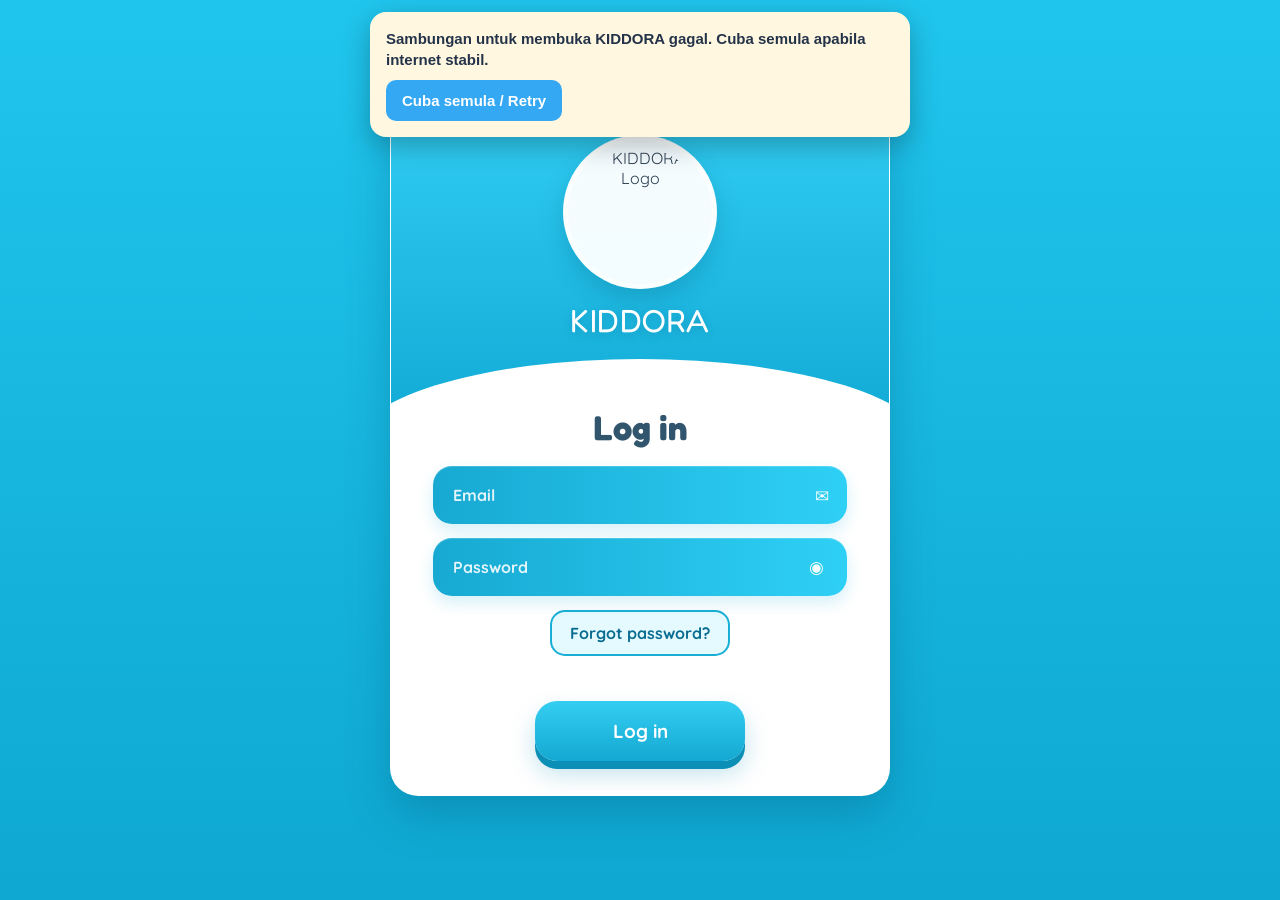
==== index.html @ 29994ead "Update index.html" ====
<!DOCTYPE html>
<html lang="en">
<head>
    <meta charset="UTF-8">
    <meta name="viewport" content="width=device-width, initial-scale=1.0, maximum-scale=1.0, user-scalable=no">
    <title>KIDDORA - Kids Education App</title>
    <!-- KIDDORA Unified Voice: semua suara BM & English guna suara jelas yang sama -->
    <script src="scripts/app-01.js"></script>
<script src="audio/suara-melayu-01.js"></script>
<script src="audio/suara-melayu-02.js"></script>
<script src="audio/suara-melayu-03.js"></script>
<script src="audio/suara-melayu-04.js"></script>
<script src="audio/suara-melayu-05.js"></script>
<script src="audio/suara-melayu-06.js"></script>
<script src="audio/suara-melayu-07.js"></script>
<script src="audio/suara-melayu-08.js"></script>
<script src="audio/suara-melayu-09.js"></script>
<script src="audio/suara-melayu-10.js"></script>
<script src="audio/suara-melayu-11.js"></script>
<script src="audio/suara-melayu-12.js"></script>
<script src="audio/suara-melayu-13.js"></script>
<script src="audio/suara-melayu-14.js"></script>
<script src="audio/suara-melayu-15.js"></script>
<script src="audio/suara-melayu-16.js"></script>
<script src="audio/suara-melayu-17.js"></script>
<script src="audio/suara-melayu-18.js"></script>
<script src="audio/suara-melayu-19.js"></script>
<script src="audio/suara-melayu-20.js"></script>
<script src="audio/suara-melayu-21.js"></script>
<script src="audio/suara-melayu-22.js"></script>
<script src="audio/suara-melayu-23.js"></script>
<script src="audio/suara-melayu-24.js"></script>
<script src="audio/suara-melayu-25.js"></script>
<script src="audio/suara-melayu-26.js"></script>
<script src="audio/suara-melayu-27.js"></script>
<script src="audio/suara-melayu-28.js"></script>
<script src="audio/suara-melayu-29.js"></script>
<script src="audio/suara-melayu-30.js"></script>
<script src="audio/suara-melayu-31.js"></script>
<script src="audio/suara-melayu-32.js"></script>
<script src="audio/suara-melayu-33.js"></script>
<script src="scripts/app-02.js"></script>

    <!-- KIDDORA Home Screen / PWA Icon -->
    <link rel="apple-touch-icon" sizes="180x180" href="icon-180.png">
    <link rel="icon" type="image/png" sizes="192x192" href="icon-192.png">
    <link rel="icon" type="image/png" sizes="512x512" href="icon-512.png">
    <link rel="manifest" href="manifest.json">
    <meta name="apple-mobile-web-app-capable" content="yes">
    <meta name="apple-mobile-web-app-status-bar-style" content="default">
    <meta name="apple-mobile-web-app-title" content="KIDDORA">
    <meta name="theme-color" content="#35A8F4">
    <!-- Google Fonts -->
    <link href="https://fonts.googleapis.com/css2?family=Fredoka+One&family=Quicksand:wght@500;700&display=swap" rel="stylesheet">
    <link rel="stylesheet" href="styles/app-01.css">
<style id="body-label-exercise-style">
#lb-picture{position:relative;width:100%;max-width:1100px;margin:16px auto;isolation:isolate;container-type:inline-size;line-height:0}
#lb-picture>img{width:100%;height:auto;display:block;user-select:none;pointer-events:none;border-radius:16px}
#lb-picture .lb-target{position:absolute;box-sizing:border-box;border:2px dashed #7750c9;border-radius:12px;background:#fff;color:#67449d;display:flex;flex-direction:column;align-items:center;justify-content:center;padding:0 2px;line-height:1.05;font:700 clamp(9px,2.3cqw,18px)/1.05 Quicksand,sans-serif;cursor:pointer;z-index:2;margin:0;box-shadow:0 0 0 2px white;min-width:0;min-height:0;transform:none}
#lb-picture .lb-target small{font-size:.72em;margin-top:2px}
#lb-picture .lb-target.lb-filled{border:2px solid #398e39;background:#eaffdf;color:#194d19;cursor:default}
#lb-picture .lb-target.lb-over{background:#f3e5ff;border-style:solid;box-shadow:0 0 0 3px #bd9af2}
#lb-picture .lb-target.lb-wrong{background:#ffe0e0;border-color:#dd3d3d}
#lb-bank{display:flex;flex-wrap:wrap;gap:10px;justify-content:center;background:#f3ecff;padding:16px;border-radius:18px;margin:10px auto 22px;max-width:1100px}
.lb-choice{touch-action:none;user-select:none;border:2px solid #8e64dc;border-radius:12px;background:white;color:#48277e;font:700 16px Quicksand,sans-serif;padding:10px 14px;cursor:grab;display:flex;flex-direction:column;align-items:center;gap:3px;box-shadow:0 3px 0 #d2b9f4}
.lb-choice small{font-size:12px;font-weight:600}.lb-choice[aria-pressed="true"]{background:#e0ceff;outline:3px solid #703cc4}.lb-choice:disabled{opacity:.45;cursor:default;box-shadow:none}.lb-ghost{position:fixed;z-index:2147483647;pointer-events:none;transform:translate(-50%,-50%);box-shadow:0 5px 20px #0003}#lb-message{min-height:2.5em;font-weight:700;color:#583490}#label-body-screen .action-btn{margin:5px}

body.lb-wide .main-content .container{max-width:none!important;width:100%!important;box-sizing:border-box}
body.lb-wide #label-body-screen{max-width:none!important;width:100%!important;padding:12px 4px!important;box-sizing:border-box}
#lb-picture{max-width:none!important;margin:10px auto!important}
#lb-bank{max-width:none!important;position:sticky;bottom:0;z-index:10;border:2px solid #d7bffa;max-height:26vh;overflow-y:auto;padding:12px;box-sizing:border-box}
#lb-picture .lb-target{cursor:default;font-size:clamp(10px,2.6cqw,28px)}
#lb-done[hidden]{display:none!important}#lb-done{position:fixed;inset:0;z-index:2147483646;background:#1b104bbd;display:flex;align-items:center;justify-content:center;text-align:center}
#lb-done .pz-pop-card{background:white;border:6px solid #b88aff;border-radius:30px;padding:35px 55px;box-shadow:0 15px 65px #0004;color:#6839c2;font:700 clamp(26px,5vw,56px) 'Fredoka One',sans-serif;animation:lb-pop .3s ease-out}
#lb-done .pz-stars{font-size:clamp(30px,6vw,65px);margin-bottom:15px}
@keyframes lb-pop{from{transform:scale(.65)}to{transform:scale(1)}}
@media(max-width:600px){body.lb-wide .main-content,body.lb-wide .main-content .container{padding-left:2px!important;padding-right:2px!important}#lb-bank{gap:7px;padding:8px}.lb-choice{font-size:15px;padding:10px 12px}#lb-done .pz-pop-card{padding:25px}}

#label-body-screen .lb-choice{touch-action:none!important;-webkit-user-select:none!important;user-select:none!important;-webkit-touch-callout:none;pointer-events:auto!important}
#lb-picture .lb-target{pointer-events:auto!important;touch-action:none}
.lb-choice.lb-dragging{opacity:.35}
.lb-ghost{pointer-events:none!important;touch-action:none!important;transform:translate(-50%,-50%)!important;margin:0!important;opacity:1!important;cursor:grabbing!important}
#lb-picture .lb-target.lb-over{background:#d8f9c7;border:3px solid #48a329;box-shadow:0 0 0 4px #9aeb71}
body.lb-wide{overscroll-behavior:none}

/* Match the uploaded reference, scoped to the label activity. */
#label-body-screen #lb-picture{aspect-ratio:573 / 849;overflow:hidden;border-radius:18px;background:#fff}
#label-body-screen #lb-picture>img{position:absolute;width:102.792321%;max-width:none;height:auto;left:-1.396161%;top:-17.432273%;border-radius:0}
#label-body-screen #lb-picture .lb-target{border:2px dashed #7925c7;border-radius:clamp(8px,2.6cqw,22px);background:#f9f3ff;box-shadow:0 0 0 2px #fff;font-size:clamp(10px,3.5cqw,34px);padding:0 3px}
#label-body-screen #lb-picture .lb-target.lb-filled{border:2px solid #398e39;background:#eaffdf;color:#194d19}
#label-body-screen #lb-picture .lb-target.lb-over{background:#d8f9c7;border:3px solid #48a329;box-shadow:0 0 0 4px #9aeb71}
#label-body-screen #lb-picture .lb-target.lb-wrong{background:#ffe0e0;border-color:#dd3d3d}
</style>
<style id="eh-style">
html.eh-lock, html.eh-lock body { overflow: hidden !important; }
#emergency-hero:not([open]), #emergency-hero [hidden] { display: none !important; }
#emergency-hero {
  --eh-ink: #08265a;
  --eh-art: url('[data-uri]');
  box-sizing: border-box; position: fixed; inset: 0; margin: 0;
  width: 100%; max-width: none; height: 100%; height: 100dvh; max-height: none;
  overflow: auto; overscroll-behavior: contain; padding: 0; border: 0;
  background: #087dbd; color: var(--eh-ink);
  font: 700 16px Quicksand, system-ui, sans-serif; text-align: center;
}
#emergency-hero::backdrop { background: #08265a; }
#emergency-hero *, #emergency-hero *::before { box-sizing: border-box; }
#emergency-hero button { font: inherit; cursor: pointer; touch-action: manipulation; }
#emergency-hero button:focus-visible { outline: 3px solid #08265a; outline-offset: 2px; }
#emergency-hero .eh-board {
  width: min(100%, 590px); min-height: 100%; margin: auto; position: relative; isolation: isolate;
  background: linear-gradient(#09a5ec, #67d4ff 60%, #fbebd6 92%);
  box-shadow: 0 0 55px #03386569;
}
#eh-play {
  display: grid; gap: clamp(6px, 1.25dvh, 12px);
  min-height: 100dvh; align-content: center;
  padding: env(safe-area-inset-top) clamp(9px, 2.6vw, 20px) max(5px, env(safe-area-inset-bottom));
}
#emergency-hero .eh-header {
  display: grid; grid-template-columns: 1fr 2.5fr 1fr; align-items: center;
  margin-inline: calc(-1 * clamp(9px, 2.6vw, 20px)); padding-inline: clamp(8px, 2vw, 16px);
  isolation: isolate; position: relative;
}
#emergency-hero .eh-header::before {
  content: ''; position: absolute; inset: 65% 0 auto; height: 13%;
  background: repeating-linear-gradient(125deg, #24324c 0 12px, #ffdc41 12px 24px);
  box-shadow: 0 3px 0 #063d7066; z-index: -1;
}
#emergency-hero .eh-logo, #emergency-hero .eh-vehicle { background-image: var(--eh-art); background-repeat: no-repeat; }
#emergency-hero .eh-logo { justify-self: center; width: clamp(115px, 41vw, 190px); aspect-ratio: 280 / 172; background-size: 257.14286% 744.18605%; background-position: 50.00000% 0.00000%; }
#emergency-hero .eh-tools { display: flex; gap: 5px; justify-content: flex-end; }
#emergency-hero .eh-round {
  display: grid; place-content: center; padding: 0; justify-self: start;
  width: clamp(36px, 10vw, 49px); height: clamp(36px, 10vw, 49px);
  border: 3px solid #fff; border-radius: 50%; color: white;
  font-size: clamp(19px, 5.4vw, 28px); text-shadow: 0 2px 2px #052d5b77;
  box-shadow: 0 3px 0 #093b7180, inset 0 0 0 2px #fff6;
}
#emergency-hero .eh-back { background: linear-gradient(#ff6b56, #d91824); }
#emergency-hero .eh-sound { background: linear-gradient(#7869ff, #4732cd); }
#emergency-hero .eh-help { background: linear-gradient(#ffde52, #f4a404); }
#emergency-hero .eh-meter { display: grid; grid-template-columns: 1fr auto; gap: clamp(7px, 3vw, 20px); align-items: stretch; }
#emergency-hero .eh-progress, #emergency-hero .eh-score {
  border: 2px solid white; box-shadow: 0 3px 0 #0050987d, inset 0 -3px 0 #b6c8da;
}
#emergency-hero .eh-progress { padding: 0 9px 5px; border-radius: 21px; background: #fcfdff; }
#emergency-hero .eh-progress-line { display: flex; justify-content: space-between; align-items: center; gap: 5px; }
#eh-question-label { background: #ffda28; border-radius: 15px; padding: 1px 10px; font-size: .79em; }
#eh-count { font-family: 'Fredoka One', system-ui, sans-serif; }
#eh-steps { display: grid; grid-template-columns: repeat(10, 1fr); gap: 3px; margin-top: 4px; }
#eh-steps i { height: clamp(6px, 1.1dvh, 10px); border-radius: 20px; background: #bdcbd8; }
#eh-steps .eh-current { background: linear-gradient(#fff080, #faaa08); box-shadow: inset 0 0 0 1px #e48b09; }
#eh-steps .eh-passed { background: #40b879; }
#emergency-hero .eh-score {
  display: flex; align-items: center; justify-content: center; gap: 7px; min-width: clamp(53px, 15vw, 93px);
  padding: 0 7px; border: 3px solid #ffdc47; border-radius: 15px;
  background: linear-gradient(#1764c8, #0b2c76); color: white;
  font: 400 clamp(17px, 5.5vw, 28px) 'Fredoka One', system-ui, sans-serif;
  box-shadow: 0 3px 0 #b77415, inset 0 0 0 2px #071f5d;
}
#emergency-hero .eh-score span { color: #ffdc42; text-shadow: 0 2px 0 #ca740b; }
#emergency-hero .eh-prompt {
  display: flex; align-items: center; justify-content: center; gap: 6px;
  background: #fffbef; margin: 0; padding: 5px 7px; border: 3px solid #f0474d;
  outline: 2px solid #fff; border-radius: 22px; box-shadow: 0 4px 0 #12628e8c;
  font: 400 clamp(14px, 3.8vw, 22px)/1.15 'Fredoka One', system-ui, sans-serif;
}
#emergency-hero .eh-prompt span:first-child { font-size: 1.5em; }
#emergency-hero .eh-scene {
  display: grid; grid-template-rows: minmax(0, 1fr) auto;
  height: clamp(156px, 46dvh, 450px); overflow: hidden; margin: 0;
  border: 4px solid #ffda31; outline: 2px solid white; border-radius: clamp(17px, 5vw, 30px);
  background: #0d3758; box-shadow: 0 5px 0 #17699595;
}
#eh-image { display: block; width: 100%; height: 100%; object-fit: contain; background: #146093; }
#eh-situation {
  background: #fff6cd; padding: 4px 7px; font-size: clamp(12px, 3.4vw, 17px); line-height: 1.15;
}
#emergency-hero .eh-answers { display: grid; grid-template-columns: repeat(3, minmax(0, 1fr)); gap: clamp(5px, 1.5vw, 11px); }
#emergency-hero .eh-answers button {
  --eh-choice: #0765c7; --eh-dark: #064280;
  display: grid; grid-template-rows: auto 1fr; justify-items: stretch; min-width: 0;
  background: linear-gradient(#fff, #fff8ee); padding: 4px;
  border: 3px solid var(--eh-choice); outline: 2px solid white;
  border-radius: clamp(13px, 4vw, 25px); color: white;
  box-shadow: 0 4px 0 var(--eh-dark), inset 0 0 0 2px #fff;
}
#emergency-hero .eh-answers button[data-answer="fire"] { --eh-choice: #d82331; --eh-dark: #93131d; }
#emergency-hero .eh-answers button[data-answer="ambulance"] { --eh-choice: #087e29; --eh-dark: #04551f; }
#emergency-hero .eh-answers b {
  display: grid; place-items: center; min-height: 26px; padding: 3px 2px; border-radius: 14px;
  background: var(--eh-choice); font: 400 clamp(10px, 3vw, 17px)/1.1 'Fredoka One', system-ui, sans-serif;
}
#emergency-hero .eh-vehicle { display: block; width: min(100%, 17dvh); justify-self: center; }
#emergency-hero .eh-police { aspect-ratio: 211 / 128; background-size: 341.23223% 1000.00000%; background-position: 5.10806% 83.24653%; }
#emergency-hero .eh-fire { aspect-ratio: 199 / 128; background-size: 361.80905% 1000.00000%; background-position: 50.09597% 83.24653%; }
#emergency-hero .eh-ambulance { aspect-ratio: 203 / 128; background-size: 354.67980% 1000.00000%; background-position: 94.58414% 83.24653%; }
#emergency-hero .eh-answers button[data-wrong] { box-shadow: 0 0 0 3px #e14746, inset 0 0 0 2px #fff; }
#emergency-hero .eh-footer { display: grid; grid-template-columns: 1fr auto; align-items: center; }
#eh-message { margin: 0; padding-left: 35px; font-size: .88em; }
#eh-language {
  border: 2px solid #fff; border-radius: 15px; background: #0b4c99; color: white; min-width: 42px; min-height: 32px;
}
#eh-popup {
  position: fixed; inset: 0; z-index: 1; display: grid; place-items: center;
  padding: 14px; background: #072b5ba1;
}
#emergency-hero .eh-popup-card {
  width: min(100%, 370px); padding: 20px; border-radius: 28px;
  background: #fff7df; border: 5px solid #ffd332; box-shadow: 0 8px 0 #bd801b, 0 16px 36px #05224576;
}
#eh-popup-icon { font-size: 45px; }
#eh-popup-title { margin: 5px 0; font: 400 clamp(23px, 8vw, 39px) 'Fredoka One', system-ui, sans-serif; }
#eh-popup-copy { margin: 8px 0 12px; }
#eh-popup-copy:empty { display: none; }
#emergency-hero .eh-popup-card button {
  display: block; width: 100%; margin-top: 9px; padding: 9px; min-height: 44px;
  border-radius: 16px; border: 2px solid #fff; background: #0b5bbb; color: white;
}
#emergency-hero .eh-popup-card #eh-popup-back { color: var(--eh-ink); background: #ffdc42; }
@media (orientation: landscape) and (max-height: 540px) {
  #emergency-hero .eh-board { width: min(100%, 730px); }
  #eh-play { grid-template-columns: 1.2fr 1fr; grid-template-rows: auto auto auto 1fr auto; align-content: start; }
  #emergency-hero .eh-header { grid-column: 1 / -1; }
  #emergency-hero .eh-logo { width: 110px; }
  #emergency-hero .eh-meter, #emergency-hero .eh-prompt, #emergency-hero .eh-answers, #emergency-hero .eh-footer { grid-column: 2; }
  #emergency-hero .eh-scene { grid-column: 1; grid-row: 2 / 6; height: clamp(150px, 70dvh, 330px); }
  #emergency-hero .eh-answers { align-self: end; }
}
</style>
</head>
<body class="login-mode">

    <!-- MOBILE TOGGLE BUTTON -->
    <button class="mobile-toggle" id="mobile-toggle-btn" type="button" aria-label="Open menu" aria-controls="sidebar" aria-expanded="false" onclick="toggleSidebar(event)">☰</button>

    <!-- BACKGROUND MUSIC: IKON SPEAKER SENTIASA ADA PADA SETIAP PAPARAN -->
    <button id="bg-music-toggle" type="button" aria-label="Turn background music on or off" title="Background Music" onclick="toggleBgMusic()">🔊</button>

    <!-- SIDEBAR -->
    <div class="sidebar" id="sidebar">
        <div class="sidebar-logo">
            <img src="https://i.imgur.com/TIS0Z4X.jpeg" alt="KIDDORA Logo">
        </div>
        <div class="sidebar-title">KIDDORA</div>
        <div class="sidebar-subtitle">Kids Education App</div>
        <!-- OVERLAY / BACKDROP SKRIN BELAKANG -->

        <!-- BUTTON PILIHAN BAHASA -->
        <div class="sidebar-language-container">
            <span>🌐 Language / Bahasa</span>
            <div class="sidebar-lang-buttons">
                <button id="lang-btn-en" class="lang-btn active" onclick="playClickSound(); setGlobalLanguage('en')">English</button>
                <button id="lang-btn-ms" class="lang-btn" onclick="playClickSound(); setGlobalLanguage('ms')">Melayu</button>
            </div>
        </div>

        <audio id="login-welcome-audio" preload="auto" src="audio/asset-23873aac38ac7875.mp3"></audio>
        <!-- AUDIO ELEMENT -->
        <audio id="bg-music-player" loop preload="auto">
            <source src="audio/asset-f86a0e446eec4a29.mp3" type="audio/mpeg">
        </audio>
        <ul class="nav-menu" id="nav-menu" style="display: none;">
            <li class="nav-item active" id="nav-home-text" onclick="playClickSound(); navigateTo('home-screen', this)">
                📚 Home
            </li>
            <li class="nav-item" id="nav-profile-text" onclick="playClickSound(); navigateTo('profile-view-screen', this)">
                👤 Profiles
            </li>
            <li class="nav-item" id="nav-scores-text" onclick="playClickSound(); navigateTo('scores-screen', this)">
                🏆 Scores
            </li>
            <li class="nav-item" id="nav-install-text" onclick="playClickSound(); navigateTo('install-app-screen', this)">
                📲 Add this app to home screen
            </li>
            <a href="https://wa.me/60196818139" target="_blank" class="nav-item whatsapp-btn" onclick="playClickSound(); closeSidebar();">
                💬 WhatsApp 
            </a>
            <li class="nav-item logout-btn" id="nav-logout-text" onclick="playClickSound(); logout()">
                🚪 Logout
            </li>
        </ul>
    </div>

    <!-- MAIN CONTENT AREA -->
    <div class="sidebar-overlay" id="sidebar-overlay" onclick="closeSidebar()"></div>
    <div class="main-content">
        <div class="container">

            <!-- 1. LOGIN SCREEN -->
            <div id="login-screen" class="card active login-kiddora-card">
                <div class="login-hero">
                    <div class="login-logo-wrap">
                        <img src="https://i.imgur.com/TIS0Z4X.jpeg" alt="KIDDORA Logo">
                    </div>
                    <div class="login-brand">KIDDORA</div>
                </div>

                <div class="login-form-area">
                    <h1 class="login-title">Log in</h1>

                    <div class="login-field">
                        <input type="email" id="login-email" class="form-input" placeholder="Email" autocomplete="email" aria-label="Email">
                        <span class="login-field-icon">✉</span>
                    </div>

                    <div class="login-field">
                        <input type="password" id="login-password" class="form-input" placeholder="Password" autocomplete="current-password" aria-label="Password">
                        <button type="button" class="login-field-icon password-toggle" aria-label="Show or hide password" onclick="toggleLoginPassword()">◉</button>
                    </div>

                    <div class="forgot-password-row">
                        <button type="button" id="forgot-password-btn" class="forgot-password-btn" onclick="playClickSound(); handleForgotPassword()">Forgot password?</button>
                    </div>
                    <p id="forgot-password-status" class="forgot-password-status" role="status" aria-live="polite"></p>
                    <button class="login-submit" onclick="playClickSound(); handleLogin()">Log in</button>
                </div>
            </div>

            <!-- 2. PROFILE SELECTION SCREEN -->
            <div id="profile-selection-screen" class="card">
                <h2>Who is Learning Today? 🧒👧</h2>
                <p style="color: #444; font-weight: 700; margin-top: 5px;">Select a kid profile or add a new one.</p>
                
                <div class="profile-list-box" id="profile-selection-list"></div>

                <div style="margin-top: 20px; border-top: 2px dashed rgba(0,0,0,0.15); padding-top: 15px;">
                    <h3 style="color: #333;">Add New Kid Profile</h3>
                    <div class="input-group">
                        <input type="text" id="new-profile-name" class="form-input" placeholder="Enter kid name..." maxlength="20">
                    </div>
                    <button class="action-btn" style="display:inline-block;" onclick="playClickSound(); addNewProfile()">Add Profile ➕</button>
                </div>
            </div>

            <!-- 3. HOME SCREEN -->
            <div id="home-screen" class="card">
                <div class="home-header">
                    <img src="https://i.imgur.com/TIS0Z4X.jpeg" alt="KIDDORA Logo" class="home-app-logo">
                    <h2 class="home-intro-title" id="home-greeting">Hi Kid! 👋</h2>
                    
                   

                    <p class="home-intro-subtitle" id="home-subtitle-text">Pick a fun module below to start learning!</p>
                </div>

                <div class="topic-grid">
                    <button class="topic-btn" onclick="playClickSound(); openABCMenu()">
                        <img src="https://i.imgur.com/XQM6gzO.jpeg" alt="ABC Character">
                    </button>
                    <button class="topic-btn" onclick="playClickSound(); open123Menu()">
                        <img src="https://i.imgur.com/wCYEQ1v.jpeg" alt="Number 123">
                    </button>
                    <button class="topic-btn" onclick="playClickSound(); openAnimalMenu()">
                        <img src="https://i.imgur.com/ikz5Mwy.jpeg" alt="Animal">
                    </button>
                    <button class="topic-btn" onclick="playClickSound(); openColourMenu()">
                        <img src="https://i.imgur.com/h4uIaWT.jpeg" alt="Colour">
                    </button>
                    <button class="topic-btn" onclick="playClickSound(); openBodyPartMenu()">
                        <img src="https://i.imgur.com/TetkDJI.jpeg" alt="Body Part">
                    </button>
                    <button class="topic-btn" onclick="playClickSound(); openShapeMenu()" aria-label="Shape">
                        <img src="https://i.imgur.com/fvlduDc.jpeg" alt="Shape">
                    </button>
                    <button class="topic-btn" type="button" onclick="playClickSound(); openTransportMenu()" aria-label="Transport">
                        <img src="https://i.imgur.com/th93Z82.jpeg" alt="Transport">
                    </button>
                    <button class="topic-btn" type="button" onclick="playClickSound(); openFoodMenu()" aria-label="Food">
                        <img src="https://i.imgur.com/jkLpmgg.jpeg" alt="Food">
                    </button>
                    <button class="topic-btn" type="button" onclick="playClickSound(); openJobsMenu()" aria-label="Jobs & Profession">
                        <img src="https://i.imgur.com/8Ydw8ml.jpeg" alt="Jobs & Profession">
                    </button>
                    <button class="topic-btn" type="button" onclick="playClickSound(); openColouringMenu()" aria-label="Colouring">
                        <img src="https://i.imgur.com/iVfjkWt.jpeg" alt="Colouring">
                    </button>
                    <button class="topic-btn" type="button" onclick="playClickSound(); openSpaceAdventure()" aria-label="Space Adventure"><img src="https://i.imgur.com/SfSGq5V.jpeg" alt="Space Adventure"></button>
<button class="topic-btn" type="button" onclick="playClickSound(); openPuzzleModule()" aria-label="Puzzle">
                        <img src="https://i.imgur.com/LPiXmPE.jpeg" alt="Puzzle">
                    </button>
                
<button class="topic-btn" type="button" id="kiddyreads-open" aria-label="KiddyReads">
    <img src="https://i.imgur.com/iAMEAgl.jpeg" alt="KiddyReads">
</button>
<button class="topic-btn" type="button" id="eh-open" aria-label="Emergency Hero">
    <img src="[data-uri]" alt="Emergency Hero">
</button>
<button class="topic-btn" type="button" id="lme-module-button" data-lme-open="true" aria-label="Little Money Explorer"><img src="[data-uri]" alt="Little Money Explorer"></button>
</div>
            </div>


            <div id="jobs-menu-screen" class="card">
                <h2 class="jobs-heading" id="jobs-menu-title">Jobs & Profession 👩‍⚕️</h2>
                <p id="jobs-menu-desc">Choose an activity!</p>
                <div class="transport-menu-grid">
                    <button class="transport-menu-btn" onclick="playClickSound(); startJobsLearn()" aria-label="Jobs"><img src="https://i.imgur.com/Wfb2jD6.jpeg" alt="Jobs"></button>
                    <button class="transport-menu-btn" onclick="playClickSound(); startJobsQuiz('choose')" aria-label="Choose the correct job"><img src="https://i.imgur.com/HKVlnKW.jpeg" alt="Choose the correct job"></button>
                    <button class="transport-menu-btn" onclick="playClickSound(); startJobsQuiz('who')" aria-label="Who am I?"><img src="https://i.imgur.com/uT8eBj3.jpeg" alt="Who am I?"></button>
                </div>
                <button class="action-btn home-btn" onclick="playClickSound(); navigateTo('home-screen')">Back to Home 🏠</button>
            </div>
            <div id="jobs-learn-screen" class="card">
                <h2 class="jobs-heading" id="jobs-learn-title">Jobs</h2>
                <p id="jobs-progress"></p>
                <div class="flashcard-box">
                    <div class="flashcard-img-container"><img id="jobs-image" src="" alt="Job"></div>
                    <div class="flashcard-text" id="jobs-caption"></div>
                    <button class="sound-btn" onclick="speakCurrentJob()">🔊 Listen / Dengar</button>
                </div>
                <div class="flashcard-nav">
                    <button class="action-btn" id="jobs-prev" onclick="playClickSound(); moveJobsLearn(-1)">⬅ Prev</button>
                    <button class="action-btn home-btn" onclick="playClickSound(); openJobsMenu()">Back ↩️</button>
                    <button class="action-btn" id="jobs-next" onclick="playClickSound(); moveJobsLearn(1)">Next ➡</button>
                </div>
            </div>
            <div id="jobs-quiz-screen" class="card">
                <h2 class="jobs-heading" id="jobs-quiz-title"></h2>
                <p id="jobs-quiz-status"></p>
                <div class="transport-guess-grid" id="jobs-quiz-grid"></div>
                <button class="action-btn home-btn" onclick="playClickSound(); openJobsMenu()">Back ↩️</button>
            </div>
            <div class="jobs-pop" id="jobs-pop" hidden role="status" aria-live="polite">
                <div class="jobs-pop-inner"><img id="jobs-pop-image" alt=""><strong id="jobs-pop-name"></strong></div>
            </div>

            <!-- COLOURING MODULE (added) -->
            <div id="colouring-menu-screen" class="card">
                <h2 class="clr-heading" id="clr-menu-title">Colouring 🖍️</h2>
                <p class="clr-sub" id="clr-menu-desc">Choose a theme to colour!</p>
                <div class="clr-grid" id="clr-theme-grid"></div>
                <button class="action-btn home-btn" id="clr-menu-back" type="button" onclick="playClickSound(); navigateTo('home-screen')">Back to Home 🏠</button>
            </div>
            <div id="colouring-pick-screen" class="card">
                <h2 class="clr-heading" id="clr-pick-title"></h2>
                <p class="clr-sub" id="clr-pick-desc">Choose a picture!</p>
                <div class="clr-grid clr-pic-grid" id="clr-pic-grid"></div>
                <button class="action-btn home-btn" type="button" onclick="playClickSound(); openColouringMenu()">Back ↩️</button>
            </div>
            <div id="colouring-draw-screen" class="card">
                <div class="clr-draw">
                    <div class="clr-bar" role="toolbar" aria-label="Colouring tools">
                        <button type="button" class="clr-ibtn" id="clr-draw-back"><span>↩️</span><b>Back</b></button>
                        <button type="button" class="clr-ibtn clr-tool active" data-tool="brush"><span>🖌️</span><b id="clr-t-brush">Brush</b></button>
                        <button type="button" class="clr-ibtn clr-tool" data-tool="fill"><span>🪣</span><b id="clr-t-fill">Tap-Fill</b></button>
                        <button type="button" class="clr-ibtn clr-tool" data-tool="eraser"><span>🧽</span><b id="clr-t-eraser">Eraser</b></button>
                        <button type="button" class="clr-ibtn" id="clr-size-btn"><span><i class="clr-size-dot" id="clr-size-dot"></i></span><b id="clr-t-size">Size</b></button>
                        <button type="button" class="clr-ibtn clr-colour-btn" id="clr-colour-btn"><span><i class="clr-cur" id="clr-cur"></i></span><b id="clr-t-colour">Colour</b></button>
                        <button type="button" class="clr-ibtn" id="clr-undo"><span>↶</span><b id="clr-t-undo">Undo</b></button>
                        <button type="button" class="clr-ibtn" id="clr-clear"><span>🗑️</span><b id="clr-t-clear">Clear</b></button>
                    </div>
                    <div class="clr-stage-wrap" id="clr-stage-wrap">
                        <div class="clr-stage" id="clr-stage">
                            <canvas id="clr-paint" width="1000" height="1000"></canvas>
                            <canvas id="clr-lines" width="1000" height="1000"></canvas>
                        </div>
                    </div>
                </div>
                <div class="clr-pop" id="clr-pop" hidden>
                    <div class="clr-pop-box" role="dialog" aria-modal="true" aria-labelledby="clr-pop-title">
                        <div class="clr-pop-title" id="clr-pop-title">Pick a colour 🎨</div>
                        <div class="clr-palette" id="clr-palette"></div>
                        <button type="button" class="action-btn" id="clr-pop-close">OK ✔️</button>
                    </div>
                </div>
            </div>
            <!-- END COLOURING MODULE -->

            <!-- ABC MODULE MENU SCREEN -->
            <div id="abc-menu-screen" class="card">
                <h2 style="color: #ffff00; font-family: 'Fredoka One', cursive;" id="abc-menu-title">ABC Modules 🔤</h2>
                <p style="color: #000000; font-weight: 700; margin-top: 5px;" id="abc-menu-desc">Choose your preferred activity to learn the alphabet!</p>
                
                <div class="abc-menu-grid">
                    <button class="abc-sub-btn abc-image-btn" onclick="playClickSound(); startABC()" aria-label="Learn ABC">
                        <img src="https://i.imgur.com/fyaaTIo.jpeg" alt="Learn ABC">
                        <span id="abc-main-icon" style="display:none;">🇬🇧 / 🇲🇾</span>
                        <span id="abc-dynamic-btn-text" style="display:none;">Learn ABC</span>
                    </button>
                    <button class="abc-sub-btn abc-image-btn" onclick="playClickSound(); openMatchLettersCountScreen()" aria-label="Match the Letters">
                        <img src="https://i.imgur.com/6TJk4XH.jpeg" alt="Match the Letters">
                        <span style="display:none;">🔠 ➔ 🔤</span>
                        <span id="match-letters-menu-text" style="display:none;">Match the Letters</span>
                    </button>
                    <button class="abc-sub-btn abc-image-btn" onclick="playClickSound(); startFindLetterModule()" aria-label="Find the Letter">
                        <img src="https://i.imgur.com/d1wtdH5.jpeg" alt="Find the Letter">
                        <span style="display:none;">🍎 ➔ 🔤</span>
                        <span id="find-letter-menu-text" style="display:none;">Find the Letter</span>
                    </button>
                    <button class="abc-sub-btn abc-image-btn" onclick="playClickSound(); startSpellItRight()" aria-label="Spell it Right">
                        <img src="https://i.imgur.com/T2THSLa.jpeg" alt="Spell it Right">
                        <span style="display:none;">🔊 🔤</span>
                        <span style="display:none;">Spell it Right</span>
                    </button>

                    <button class="abc-sub-btn abc-image-btn" onclick="playClickSound(); kiddoraTrace.abc.open()" aria-label="ABC Tracing">
                        <img src="https://i.imgur.com/Njh66tz.jpeg" alt="ABC Tracing">
                        <span style="display:none;">ABC Tracing</span>
                    </button>
                    <button class="abc-sub-btn abc-image-btn" onclick="playClickSound(); startCompleteABC()" aria-label="Complete the ABC">
                        <img src="https://i.imgur.com/uapKKll.jpeg" alt="Complete the ABC">
                        <span style="display:none;">Complete the ABC</span>
                    </button>
                    <button class="abc-sub-btn abc-image-btn" onclick="playClickSound(); startChooABC()" aria-label="Choo-Choo ABC">
                        <img src="https://i.imgur.com/ggyCTZS.jpeg" alt="Choo-Choo ABC">
                    </button>
                    <button class="abc-sub-btn abc-image-btn" onclick="playClickSound(); openBijakSukuKataMenu()" aria-label="Bijak Suku Kata">
                        <img src="https://i.imgur.com/0DEjycu.jpeg" alt="Bijak Suku Kata">
                        <span style="display:none;">Bijak Suku Kata</span>
                    </button>

                </div>
    
                <br>
                <button class="action-btn home-btn" id="abc-back-home-btn" onclick="playClickSound(); navigateTo('home-screen')">Back to Home 🏠</button>
            </div>

            <!-- BIJAK SUKU KATA ACTIVITY MENU -->
            <div id="bijak-suku-kata-menu-screen" class="card">
                <h2 id="suku-menu-title" style="color:#ffff00;font-family:'Fredoka One',cursive;text-shadow:2px 2px 0 #5E17EB;">Bijak Suku Kata 📖</h2>
                <p id="suku-menu-desc" style="color:#111;font-weight:800;margin:6px 0;">Pilih aktiviti yang ingin dimainkan.</p>
                <div class="suku-activity-grid">
                    <button id="suku-activity2-btn" class="suku-activity-btn" type="button" onclick="playClickSound(); startBijakSukuKata2()">Aktiviti 1</button>
                </div>
                <button id="suku-menu-back" class="action-btn home-btn" onclick="playClickSound(); openABCMenu()">Kembali ke ABC 🔤</button>
            </div>

            <!-- BIJAK SUKU KATA: AKTIVITI 1 -->
            <div id="bijak-suku-kata-2-screen" class="card">
                <div class="suku2-match-layout">
                    <div class="quiz-header suku2-topbar">
                        <span id="suku2-title">Aktiviti 1</span>
                        <span id="suku2-set-label">Set <span id="suku2-set-progress">1 / 5</span></span>
                        <span>⭐ <span id="suku2-score">0</span></span>
                    </div>
                    <p id="suku2-instruction" class="suku2-instruction">Tarik suku kata kedua yang betul untuk melengkapkan perkataan!</p>
                    <div id="suku2-board" class="suku2-board">

                    </div>
                    <div id="suku2-message" style="min-height:28px;font-weight:800;margin-top:10px;color:#334155;"></div>
                </div>
                <button id="suku2-back" class="action-btn home-btn" onclick="playClickSound(); openBijakSukuKataMenu()">Kembali ↩️</button>
            </div>
            <div id="suku-pop" class="suku-pop"><div id="suku-pop-inner" class="suku-pop-inner"></div></div>

            <!-- COMPLETE THE ABC SCREEN -->
            <div id="complete-abc-screen" class="card">
                <h2 id="complete-abc-title" style="color:#ffff00;font-family:'Fredoka One',cursive;text-shadow:2px 2px 0 #5E17EB;">Complete the ABC 🔤</h2>
                <p id="complete-abc-instruction" style="color:#111;font-weight:800;margin:6px 0;">Drag the missing letters into the correct boxes.</p>
                <div id="complete-abc-progress" class="complete-abc-progress">Question 1 / 5</div>
                <div class="complete-abc-board">
                    <div id="complete-abc-route-label" class="complete-abc-route-label">Help the bee reach the hive!</div>
                    <div id="complete-abc-path" class="complete-abc-path"></div>
                    <div id="complete-options-title" class="complete-options-title">Drag the letters into the empty circles</div>
                    <div id="complete-abc-options" class="complete-abc-options"></div>
                </div>
                <div id="complete-abc-message" style="min-height:28px;font-weight:800;color:#365314;margin:8px 0;"></div>
                <button class="action-btn home-btn" id="complete-abc-back" onclick="playClickSound(); openABCMenu()">Back to ABC 🔤</button>
            </div>

            <!-- SPELL IT RIGHT SCREEN -->
            <div id="spell-it-right-screen" class="card">
                <h2 style="color:#ffff00;font-family:'Fredoka One',cursive;text-shadow:2px 2px 0 #5E17EB;">Spell it Right ✏️</h2>
                <p style="color:#111;font-weight:800;margin:6px 0 14px;">Listen carefully, then spell the word.</p>

                <div id="spell-count-selection" class="spell-card">
                    <h3 style="font-family:'Fredoka One',cursive;color:#5E17EB;font-size:1.45rem;">Choose Number of Questions</h3>
                    <p style="font-weight:800;margin-top:6px;">How many words do you want to spell?</p>
                    <div class="spell-count-grid">
                        <button class="spell-count-btn" onclick="beginSpellSession(5)">5</button>
                        <button class="spell-count-btn" onclick="beginSpellSession(10)">10</button>
                        <button class="spell-count-btn" onclick="beginSpellSession(15)">15</button>
                        <button class="spell-count-btn" onclick="beginSpellSession(20)">20</button>
                    </div>
                </div>

                <div id="spell-game-area" style="display:none;">
                    <div class="spell-topbar">
                        <span>Word <span id="spell-progress">1 / 5</span></span>
                        <span>⭐ <span id="spell-score">0</span></span>
                    </div>

                    <div class="spell-card">
                        <div id="spell-picture" class="spell-picture" aria-label="word picture"><img src="" alt=""></div>
                        <div id="spell-learning-word" class="spell-learning-word"></div>
                        <div id="spell-instruction" class="spell-instruction"></div>

                        <button class="sound-btn" onclick="replaySpellWord()">🔊 Hear again</button>

                        <div id="spell-answer-slots" class="spell-answer-slots"></div>
                        <div id="spell-letter-bank" class="spell-letter-bank"></div>
                        <div id="spell-feedback" class="spell-feedback"></div>

                        <button id="spell-next-btn" class="action-btn" style="display:none;" onclick="nextSpellWord()">Next ➡</button>
                        <button id="spell-retry-btn" class="action-btn" style="display:none;background:#7ED957;box-shadow:0 5px 0 #4fa837;" onclick="resetCurrentSpellAttempt()">Try Again 🔄</button>
                    </div>
                </div>

                <button class="action-btn home-btn" onclick="playClickSound(); openABCMenu()">Back to ABC 🔤</button>
            </div>




            <!-- ABC TRACING SCREEN -->
            <div id="abc-tracing-screen" class="card">
                <h2 style="color:#ffff00;font-family:'Fredoka One',cursive;text-shadow:2px 2px 0 #5E17EB;">ABC Tracing ✏️</h2>
                <p style="color:#111;font-weight:800;margin:6px 0 10px;">Trace the dotted letter with your finger or mouse.</p>

                <div class="tracing-toolbar">
                    <button id="trace-uppercase-btn" class="trace-case-btn active" onclick="setTraceCase('upper')">ABC • Uppercase</button>
                    <button id="trace-lowercase-btn" class="trace-case-btn" onclick="setTraceCase('lower')">abc • Lowercase</button>
                </div>

                <div class="tracing-board">
                    <div id="trace-letter-display" class="trace-letter-display">Uppercase A</div>
                    <div class="trace-canvas-wrap" id="trace-canvas-wrap">
                        <canvas id="abc-trace-guide"></canvas>
                        <canvas id="abc-trace-draw"></canvas>
                    </div>

                    <div class="trace-nav-row">
                        <button class="action-btn home-btn" onclick="previousTraceLetter()">⬅ Previous</button>
                        <div class="trace-progress" id="trace-progress">A • 1 / 26</div>
                        <button class="action-btn" onclick="nextTraceLetter()">Next ➡</button>
                        <button class="action-btn trace-clear-btn" onclick="clearTraceDrawing()">🧽 Clear</button>
                    </div>
                </div>

                <button class="action-btn home-btn" onclick="playClickSound(); openABCMenu()">Back to ABC 🔤</button>
            </div>

                        <!-- 123 MODULE MENU SCREEN -->
            <div id="num123-menu-screen" class="card">
                <h2 id="num123-menu-title" style="color:#FFDE59;font-family:'Fredoka One',cursive;text-shadow:2px 2px 0 #5E17EB;">123 Module 🔢</h2>
                <p id="num123-menu-desc" style="color:#111;font-weight:800;margin-top:5px;">Choose a fun number activity!</p>
                <div class="num123-menu-grid">
                    <button class="num123-menu-btn" onclick="playClickSound(); startLearn123()" aria-label="Learn 123">
                        <img src="https://i.imgur.com/ieRpdVr.jpeg" alt="Learn 123">
                    </button>
                    <button class="num123-menu-btn" onclick="playClickSound(); startMatchNumber()" aria-label="Match the Number">
                        <img src="https://i.imgur.com/AdML2d9.jpeg" alt="Match the Number">
                    </button>
                    <button class="num123-menu-btn" onclick="playClickSound(); startLetsCount()" aria-label="Let's Count">
                        <img src="https://i.imgur.com/TG1VQD3.jpeg" alt="Let's Count">
                    </button>
                    <button class="num123-menu-btn" onclick="playClickSound(); startFindNumber()" aria-label="Find the Number">
                        <img src="https://i.imgur.com/BORHmid.jpeg" alt="Find the Number">
                    </button>
                    <button class="num123-menu-btn" onclick="playClickSound(); kiddoraTrace.num.open()" aria-label="123 Tracing">
                        <img src="https://i.imgur.com/m1Qh3mO.jpeg" alt="123 Tracing">
                    </button>
                    <button class="num123-menu-btn" onclick="playClickSound(); startAddThemUp()" aria-label="Add Them Up">
                        <img src="https://i.imgur.com/2HkHYvL.jpeg" alt="Add Them Up">
                    </button>
                    <button class="num123-menu-btn" onclick="playClickSound(); startChoo123()" aria-label="Choo Choo 123">
                        <img src="https://i.imgur.com/1ue9Ka8.jpeg" alt="Choo Choo 123">
                    </button>
                    <button class="num123-menu-btn" onclick="playClickSound(); openTakingAwayCountScreen()" aria-label="Taking Away">
                        <img src="https://i.imgur.com/JPautVP.jpeg" alt="Taking Away">
                    </button>
                    <button class="num123-menu-btn" onclick="playClickSound(); openColumnMath('addition')" aria-label="Addition"><img src="https://i.imgur.com/CbOQujc.jpeg" alt="Addition"></button>
                    <button class="num123-menu-btn" onclick="playClickSound(); openColumnMath('subtraction')" aria-label="Subtraction"><img src="https://i.imgur.com/HoZ9lCi.jpeg" alt="Subtraction"></button>
                </div>
                <button class="action-btn home-btn" id="num123-home-btn" onclick="playClickSound(); navigateTo('home-screen')">Back to Home 🏠</button>
            </div>

            <!-- COLUMN ADDITION AND SUBTRACTION -->
            <div id="column-count-screen" class="card">
                <h2 id="column-count-title">Addition ➕</h2>
                <p id="column-count-prompt" style="font-weight:900">Choose the number of questions</p>
                <div class="question-count-grid">
                    <button class="count-btn" onclick="startColumnMath(5)">5</button><button class="count-btn" onclick="startColumnMath(10)">10</button>
                    <button class="count-btn" onclick="startColumnMath(15)">15</button><button class="count-btn" onclick="startColumnMath(20)">20</button>
                </div>
                <button class="action-btn home-btn" onclick="open123Menu()" id="column-count-back">Back ↩️</button>
            </div>
            <div id="column-math-screen" class="card">
                <h2 id="column-math-title">Addition ➕</h2>
                <div class="num-progress-pill" id="column-progress"></div>
                <p id="column-instruction" class="column-instruction"></p>
                <div class="column-board">
                    <div class="column-row"><span></span><span id="column-top-ten"></span><span id="column-top-one"></span></div>
                    <div class="column-row column-bottom"><span id="column-sign"></span><span id="column-bottom-ten"></span><span id="column-bottom-one"></span></div>
                    <div class="column-row column-answer"><span>&nbsp;</span><button type="button" id="column-tens" class="column-digit" onclick="selectColumnDigit('tens')" aria-label="Tens" disabled></button><button type="button" id="column-ones" class="column-digit active" onclick="selectColumnDigit('ones')" aria-label="Ones"></button></div>
                </div>
                <p id="column-hint" class="column-hint"></p>
                <div id="column-number-board" class="column-number-board" aria-label="Number board"></div>
                <button id="column-check" class="action-btn" onclick="checkColumnMath()">Check ✅</button>
                <button class="action-btn home-btn" id="column-back" onclick="open123Menu()">Back ↩️</button>
            </div>
            <div id="column-modal" class="column-overlay" role="dialog" aria-modal="true" aria-labelledby="column-modal-title" hidden>
                <div class="column-dialog"><h2 id="column-modal-title"></h2><p id="column-modal-answer"></p><div id="column-modal-actions"></div></div>
            </div>
            <!-- 123 TRACING SCREEN -->
            <div id="num123-tracing-screen" class="card">
                <h2 style="color:#ffff00;font-family:'Fredoka One',cursive;text-shadow:2px 2px 0 #5E17EB;">123 Tracing ✏️</h2>
                <p style="color:#111;font-weight:800;margin:6px 0 10px;">Trace the dotted number with your finger or mouse.</p>

                <div class="tracing-board">
                    <div id="num-trace-display" class="trace-letter-display">Number 1</div>
                    <div class="trace-canvas-wrap" id="num-trace-canvas-wrap">
                        <canvas id="num-trace-guide"></canvas>
                        <canvas id="num-trace-draw"></canvas>
                    </div>

                    <div class="trace-nav-row">
                        <button class="action-btn home-btn" onclick="previousTraceNumber()">⬅ Previous</button>
                        <div class="trace-progress" id="num-trace-progress">1 • 1 / 10</div>
                        <button class="action-btn" onclick="nextTraceNumber()">Next ➡</button>
                        <button class="action-btn trace-clear-btn" onclick="clearNumberTraceDrawing()">🧽 Clear</button>
                    </div>
                </div>

                <button class="action-btn home-btn" onclick="playClickSound(); open123Menu()">Back to 123 🔢</button>
            </div>

            <!-- LEARN 123 SCREEN -->
            <div id="learn123-screen" class="card">
                <h2 id="learn123-title" style="color:#5E17EB;font-family:'Fredoka One',cursive;">Learn 123 🔢</h2>
                <div class="num-progress-pill" id="learn123-progress">Number 1 of 20</div>
                <div class="learn123-board">
                    <div class="learn123-number" id="learn123-number" onclick="speakLearn123()">1</div>
                    <div class="learn123-word" id="learn123-word">One</div>
                    <div class="learn123-dots" id="learn123-dots"></div>
                    <button class="sound-btn" id="learn123-listen-btn" onclick="speakLearn123()">🔊 Listen</button>
                </div>
                <div class="flashcard-nav">
                    <button class="action-btn" id="learn123-prev" style="background:#E74C3C;box-shadow:0 5px 0 #922B21;" onclick="playClickSound(); prevLearn123()">⬅ Prev</button>
                    <button class="action-btn home-btn" id="learn123-back-btn" onclick="playClickSound(); open123Menu()">Back ↩️</button>
                    <button class="action-btn" id="learn123-next" style="background:var(--primary-green);box-shadow:0 5px 0 #4d9d31;" onclick="playClickSound(); nextLearn123()">Next ➡</button>
                </div>
            </div>

            <!-- MATCH THE NUMBER SCREEN -->
            <div id="match123-screen" class="card">
                <h2 id="match123-title" style="color:#5E17EB;font-family:'Fredoka One',cursive;">Match the Number 🔢</h2>
                <div class="num-progress-pill"><span id="match123-progress">Question 1 of 5</span> · ⭐ <span id="match123-score">0</span></div>
                <p class="match123-tip" id="match123-tip">Tap the objects to hear counting, then drag the object box to the correct number.</p>
                <div class="match123-stage">
                    <div class="match123-object-box" id="match123-object-box"></div>
                    <div class="match123-number-list" id="match123-number-list"></div>
                </div>
                <button class="action-btn home-btn" id="match123-back-btn" onclick="playClickSound(); open123Menu()">Back ↩️</button>
            </div>

            <!-- LET'S COUNT SCREEN -->
            <div id="lets-count-screen" class="card">
                <h2 id="count123-title" style="color:#5E17EB;font-family:'Fredoka One',cursive;">Let's Count 🍎</h2>
                <div class="num-progress-pill"><span id="count123-progress">Question 1 of 10</span> · ⭐ <span id="count123-score">0</span></div>
                <div class="count123-equation" id="count123-equation">2 + 3 = ?</div>
                <p id="count123-instruction" style="font-weight:800;color:#444;">Drag the apples into each box. Then choose the answer!</p>
                <div class="count123-workspace">
                    <div class="count123-bank" id="count123-bank"></div>
                    <div class="count123-groups">
                        <div class="count123-dropzone" id="count123-zone-a" data-zone="a"><div class="count123-drop-label" id="count123-label-a">Drag 2 apples here</div></div>
                        <div class="count123-dropzone" id="count123-zone-b" data-zone="b"><div class="count123-drop-label" id="count123-label-b">Drag 3 apples here</div></div>
                    </div>
                    <div class="count123-status" id="count123-status"></div>
                    <button class="count123-reset" id="count123-reset-btn" onclick="resetCount123Drag()">↻ Reset Apples</button>
                    <div class="count123-answers" id="count123-answers"></div>
                </div>
                <button class="action-btn home-btn" id="count123-back-btn" onclick="playClickSound(); open123Menu()">Back ↩️</button>
            </div>

            <!-- ADD THEM UP SCREEN -->
            <div id="add-them-up-screen" class="card">
                <h2 id="addup-title" style="color:#5E17EB;font-family:'Fredoka One',cursive;">Add Them Up! ➕</h2>
                <div class="num-progress-pill"><span id="addup-progress">Set 1 / 5</span> · ⭐ <span id="addup-score">0</span></div>
                <div class="addup-board">
                    <p class="addup-instruction" id="addup-instruction">Count the objects. Drag the correct number into each answer box.</p>
                    <div class="addup-questions" id="addup-questions"></div>
                    <div class="addup-answer-bank" id="addup-answer-bank"></div>
                    <div class="addup-status" id="addup-status"></div>
                </div>
                <button class="action-btn home-btn" id="addup-back-btn" onclick="playClickSound(); open123Menu()">Back ↩️</button>
            </div>

            <!-- CHOO-CHOO ABC -->
            <div id="chooabc-screen" class="card">
                <h2 id="lb-title" style="color:#5E17EB;font-family:'Fredoka One',cursive;">🚂 Choo-Choo ABC</h2>
                <div class="num-progress-pill"><span id="chooabc-progress">Question 1 / 5</span> · ⭐ <span id="chooabc-score">0</span></div>
                <div class="choo-board">
                    <p class="choo-instruction" id="chooabc-instruction">Drag the letters into the empty carriages in order.</p>
                    <div class="choo-train" id="chooabc-train"></div>
                </div>
                <div class="choo-bank" id="chooabc-bank"></div>
                <div class="choo-status" id="chooabc-status" role="status" aria-live="polite"></div>
                <button class="action-btn home-btn" id="chooabc-back-btn" onclick="playClickSound(); openABCMenu()">Back ↩️</button>
            </div>

            <!-- CHOO CHOO 123 -->
            <div id="choo123-screen" class="card">
                <h2 style="color:#5E17EB;font-family:'Fredoka One',cursive;">🚂 Choo Choo 123</h2>
                <div class="num-progress-pill"><span id="choo-progress">Question 1 / 5</span> · ⭐ <span id="choo-score">0</span></div>
                <div class="choo-board">
                    <p class="choo-instruction" id="choo-instruction">Drag the numbers into the empty carriages in order.</p>
                    <div class="choo-train" id="choo-train"></div>
                </div>
                <div class="choo-bank" id="choo-bank"></div>
                <div class="choo-status" id="choo-status" role="status" aria-live="polite"></div>
                <button class="action-btn home-btn" id="choo-back-btn" onclick="playClickSound(); open123Menu()">Back ↩️</button>
            </div>

            <!-- TAKING AWAY QUESTION COUNT -->
            <div id="taking-away-count-screen" class="card">
                <h2 id="takeaway-count-title" style="color:#5E17EB;font-family:'Fredoka One',cursive;">Taking Away ➖</h2>
                <p id="takeaway-count-text" style="font-weight:900;">Choose the number of questions</p>
                <div class="question-count-grid">
                    <button class="count-btn" onclick="playClickSound(); startTakingAway(5)">5</button>
                    <button class="count-btn" onclick="playClickSound(); startTakingAway(10)">10</button>
                    <button class="count-btn" onclick="playClickSound(); startTakingAway(15)">15</button>
                    <button class="count-btn" onclick="playClickSound(); startTakingAway(20)">20</button>
                </div>
                <button class="action-btn home-btn" id="takeaway-count-back" onclick="playClickSound(); open123Menu()">Back ↩️</button>
            </div>

            <!-- TAKING AWAY SCREEN -->
            <div id="taking-away-screen" class="card">
                <h2 id="takeaway-title" style="color:#5E17EB;font-family:'Fredoka One',cursive;">Taking Away ➖</h2>
                <div class="num-progress-pill"><span id="takeaway-progress">Set 1 / 5</span> · ⭐ <span id="takeaway-score">0</span></div>
                <div class="takeaway-board">
                    <p class="takeaway-instruction" id="takeaway-instruction">Drag the objects into the basket. Count what remains, then drag the correct answer into the box.</p>
                    <div class="takeaway-questions" id="takeaway-questions"></div>
                    <div class="takeaway-answer-bank" id="takeaway-answer-bank"></div>
                    <div class="takeaway-status" id="takeaway-status"></div>
                </div>
                <button class="action-btn home-btn" id="takeaway-back-btn" onclick="playClickSound(); open123Menu()">Back ↩️</button>
            </div>

            <!-- FIND THE NUMBER SCREEN -->
            <div id="find123-screen" class="card">
                <h2 id="find123-title" style="color:#5E17EB;font-family:'Fredoka One',cursive;">Find the Number 🔎</h2>
                <div class="num-progress-pill"><span id="find123-progress">Question 1 / 20</span> · ⭐ <span id="find123-score">0</span></div>
                <div class="find123-board">
                    <div class="find123-question" id="find123-question">Which one is number two?</div>
                    <button class="sound-btn" id="find123-listen-btn" onclick="speakFind123Question()">🔊 Listen</button>
                    <div class="find123-options" id="find123-options"></div>
                </div>
                <button class="action-btn home-btn" id="find123-back-btn" onclick="playClickSound(); open123Menu()">Back ↩️</button>
            </div>

            

            <!-- COLOUR MODULE MENU SCREEN -->
            <div id="colour-menu-screen" class="card">
                <h2 id="colour-menu-title" style="color:#FFDE59;font-family:'Fredoka One',cursive;text-shadow:2px 2px 0 #5E17EB;">Colour Module 🎨</h2>
                <p id="colour-menu-desc" style="color:#111;font-weight:800;margin-top:5px;">Choose a fun colour activity!</p>
                <div class="colour-menu-grid">
                    <button class="colour-menu-btn" type="button" onclick="playClickSound(); startPairSocks()" aria-label="Pair the Socks"><img src="https://i.imgur.com/Gu8qUZX.jpeg" alt="Pair the Socks" onerror="this.style.display='none'"></button>
                    <button class="colour-menu-btn crayon-topic-button" type="button" onclick="playClickSound(); startMatchCrayon()" aria-label="Match the Crayon"><img src="https://i.imgur.com/HkmOQcW.jpeg" alt="" onerror="this.style.display='none'"></button>
                    <button class="colour-menu-btn" onclick="playClickSound(); startLearnColour()" aria-label="Learn Colour"><img src="https://i.imgur.com/IDy8xfB.jpeg" alt="Learn Colour"></button>
                    <button class="colour-menu-btn" onclick="playClickSound(); startPopBalloon()" aria-label="Pop the Balloon"><img src="https://i.imgur.com/8IJqqXN.jpeg" alt="Pop the Balloon"></button>
                    <button class="colour-menu-btn" onclick="playClickSound(); startMatchColour()" aria-label="Match the Colour"><img src="https://i.imgur.com/gcLU4jh.jpeg" alt="Match the Colour"></button>
                    <button class="colour-menu-btn" onclick="playClickSound(); startFindColour()" aria-label="Find the Colour"><img src="https://i.imgur.com/1tkkVaG.jpeg" alt="Find the Colour"></button>
                    <button class="colour-menu-btn" onclick="playClickSound(); startMatchPaint()" aria-label="Match the Paint"><img src="https://i.imgur.com/9Wr0IGb.jpeg" alt="Match the Paint"></button>
                </div>
                <button class="action-btn home-btn" id="colour-home-btn" onclick="playClickSound(); navigateTo('home-screen')">Back to Home 🏠</button>
            </div>

            <div id="learn-colour-screen" class="card">
                <h2 id="learn-colour-title" style="color:#5E17EB;font-family:'Fredoka One',cursive;">Learn Colour 🎨</h2>
                <div class="colour-progress" id="learn-colour-progress">Colour 1 of 10</div>
                <div class="colour-board">
                    <div id="learn-colour-swatch" class="learn-colour-swatch"></div>
                    <div id="learn-colour-name" class="learn-colour-name">Red</div>
                    <button id="learn-colour-listen" class="sound-btn" onclick="speakLearnColour()">🔊 Listen</button>
                </div>
                <div class="flashcard-nav">
                    <button class="action-btn" id="learn-colour-prev" style="background:#E74C3C;box-shadow:0 5px 0 #922B21;" onclick="playClickSound(); prevLearnColour()">⬅ Prev</button>
                    <button class="action-btn home-btn" id="learn-colour-back" onclick="playClickSound(); openColourMenu()">Back ↩️</button>
                    <button class="action-btn" id="learn-colour-next" style="background:var(--primary-green);box-shadow:0 5px 0 #4d9d31;" onclick="playClickSound(); nextLearnColour()">Next ➡</button>
                </div>
            </div>

            <div id="pop-balloon-screen" class="card">
                <h2 id="pop-balloon-title" style="color:#5E17EB;font-family:'Fredoka One',cursive;">Pop the Balloon 🎈</h2>
                <div class="colour-progress"><span id="pop-balloon-progress">Question 1 / 10</span> · ⭐ <span id="pop-balloon-score">0</span></div>
                <div class="colour-board">
                    <div id="pop-balloon-question" class="colour-question">Pop the red balloon!</div>
                    <button id="pop-balloon-listen" class="sound-btn" onclick="speakPopBalloonQuestion()">🔊 Listen</button>
                    <div id="balloon-field" class="balloon-field"></div>
                </div>
                <button class="action-btn home-btn" id="pop-balloon-back" onclick="playClickSound(); openColourMenu()">Back ↩️</button>
            </div>

            <div id="match-colour-screen" class="card">
                <h2 id="match-colour-title" style="color:#5E17EB;font-family:'Fredoka One',cursive;">Match the Colour 🎨</h2>
                <div class="colour-progress"><span id="match-colour-progress">Set 1 / 2</span> · ⭐ <span id="match-colour-score">0</span></div>
                <p id="match-colour-instruction" style="font-weight:800;color:#444;">Drag a colour word to the correct colour.</p>
                <div class="match-wrapper colour-match-wrapper" id="colour-match-wrapper">
                    <canvas id="colour-match-canvas" class="match-canvas"></canvas>
                    <div class="match-container colour-match-container">
                        <div id="colour-match-left" class="match-column colour-match-col"></div>
                        <div id="colour-match-right" class="match-column colour-match-col"></div>
                    </div>
                </div>
                <button class="action-btn home-btn" id="match-colour-back" onclick="playClickSound(); openColourMenu()">Back ↩️</button>
            </div>

            <div id="match-paint-screen" class="card">
                <h2 id="match-paint-title">Match the Paint 🎨</h2>
                <div class="colour-progress" id="match-paint-progress">Set 1 / 5 · ⭐ 0</div>
                <p id="match-paint-instruction">Drag a paint tube onto another tube to swap their places and match the colours below.</p>
                <div id="match-paint-board" class="paint-board" style="background:#ffebbd;border:4px solid #dfa45c;border-radius:26px;box-shadow:0 8px 0 #c88d49,0 16px 28px #725b4460"></div>
                <p id="match-paint-feedback" aria-live="polite"></p>
                <button class="action-btn home-btn" onclick="playClickSound(); openColourMenu()">Back ↩️</button>
            </div>

            <div id="pair-socks-screen" class="card">
                <h2 id="pair-socks-title">Pair the Socks 🧦</h2>
                <div class="colour-progress" id="pair-socks-progress">Set 1 / 3</div>
                <p id="pair-socks-instruction">Drag a sock onto another sock to swap them. Match all nine pairs!</p>
                <div id="pair-socks-board" class="socks-board" aria-label="Eighteen socks hanging on three clotheslines"></div>
                <p id="pair-socks-feedback" aria-live="polite"></p>
                <button class="action-btn home-btn" onclick="playClickSound(); openColourMenu()">Back ↩️</button>
            </div>

            <div id="match-crayon-screen" class="card">
                <h2 id="crayon-title">Match the Crayon 🖍️</h2>
                <div class="colour-progress" id="crayon-progress">Question 1 / 5</div>
                <p id="crayon-instruction">Drag each crayon into the box above its matching colour.</p>
                <div class="crayon-stage">
                    <div class="crayon-box" aria-label="Crayon box with five colour slots">
                        <span class="crayon-box-side left" aria-hidden="true"></span><span class="crayon-box-side right" aria-hidden="true"></span>
                        <div id="crayon-slots" class="crayon-slot-row"></div>
                        <div class="crayon-box-cover" aria-hidden="true"></div>
                        <div class="crayon-box-front"><div id="crayon-front-colours" class="crayon-front-colours"></div></div>
                    </div>
                    <div id="crayon-bank" class="crayon-bank" aria-label="Crayons to match"></div>
                </div>
                <p id="crayon-feedback" class="crayon-feedback" aria-live="polite"></p>
                <button class="action-btn home-btn" onclick="playClickSound(); openColourMenu()">Back ↩️</button>
            </div>

            <div id="find-colour-screen" class="card">
                <h2 id="find-colour-title" style="color:#5E17EB;font-family:'Fredoka One',cursive;">Find the Colour 🔎</h2>
                <div class="colour-progress"><span id="find-colour-progress">Question 1 / 10</span> · ⭐ <span id="find-colour-score">0</span></div>
                <div class="colour-board">
                    <div id="find-colour-question" class="colour-question">Which one is red?</div>
                    <button id="find-colour-listen" class="sound-btn" onclick="speakFindColourQuestion()">🔊 Listen</button>
                    <div id="find-colour-options" class="find-colour-options"></div>
                </div>
                <button class="action-btn home-btn" id="find-colour-back" onclick="playClickSound(); openColourMenu()">Back ↩️</button>
            </div>



            <!-- BODY PART MODULE -->
            <div id="body-part-menu-screen" class="card">
                <h2 id="body-menu-title" style="color:#5E17EB;font-family:'Fredoka One',cursive;">Body Part Module 🧒</h2>
                <p id="body-menu-desc" style="color:#111;font-weight:800;margin-top:5px;">Choose a body part activity!</p>
                <div class="body-menu-grid">
                    <button class="body-menu-btn" onclick="playClickSound(); startLearnBodyPart()" aria-label="Learn the Body Part">
                        <img src="https://i.imgur.com/hme8ZmC.jpeg" alt="Learn the Body Part">
                    </button>
                    <button class="body-menu-btn" onclick="playClickSound(); startChooseBodyPart()" aria-label="Choose the Body Part">
                        <img src="https://i.imgur.com/cOFXTxN.jpeg" alt="Choose the Body Part">
                    </button>
                    <button class="body-menu-btn" onclick="playClickSound(); openMatchBodyCountScreen()" aria-label="Match the Body Part">
                        <img src="https://i.imgur.com/zFSPyNc.jpeg" alt="Match the Body Part">
                    </button>
                    <button class="body-menu-btn" type="button" onclick="playClickSound(); openBodyLabelExercise()" aria-label="Label the Body Part"><img src="https://i.imgur.com/a2fnp6s.jpeg" alt="Label the Body Part"></button>
                </div>
                <button class="action-btn home-btn" id="body-menu-back" onclick="playClickSound(); navigateTo('home-screen')">Back to Home 🏠</button>
            </div>

            <div id="learn-body-screen" class="card">
                <h2 id="learn-body-title" style="color:#5E17EB;font-family:'Fredoka One',cursive;">Learn the Body Part 🧒</h2>
                <div class="body-progress" id="learn-body-progress">Body Part 1 / 15</div>
                <div class="body-learn-card"><div class="body-learn-visual" id="body-learn-visual">👀</div><div class="body-learn-name" id="body-learn-name">Eyes</div><div class="body-learn-desc" id="body-learn-desc"></div><button class="sound-btn" id="body-learn-listen" onclick="speakCurrentBodyPart()">🔊 Listen</button></div>
                <div class="flashcard-nav"><button class="action-btn" onclick="playClickSound(); prevBodyPart()">⬅ Prev</button><button class="action-btn home-btn" onclick="playClickSound(); openBodyPartMenu()">Back ↩️</button><button class="action-btn" style="background-color:var(--primary-green);box-shadow:0 5px 0 #5aa33d" onclick="playClickSound(); nextBodyPart()">Next ➡</button></div>
            </div>

            <div id="choose-body-screen" class="card">
                <h2 id="choose-body-title" style="color:#5E17EB;font-family:'Fredoka One',cursive;">Choose the Body Part 🔎</h2>
                <div class="body-progress"><span id="choose-body-progress">Question 1 / 10</span> · ⭐ <span id="choose-body-score">0</span></div>
                <div class="body-question" id="choose-body-question">Which one is the nose?</div><button class="sound-btn" id="choose-body-listen" onclick="speakChooseBodyQuestion()">🔊 Listen</button>
                <div class="find-body-grid" id="choose-body-options"></div>
                <button class="action-btn home-btn" onclick="playClickSound(); openBodyPartMenu()">Back ↩️</button>
            </div>

            <!-- MATCH THE BODY PART SET SELECTION SCREEN -->
            <div id="match-body-count-screen" class="card">
                <h2 id="match-body-count-title" style="color:#5E17EB;font-family:'Fredoka One',cursive;">Match the Body Part 🧩</h2>
                <p id="match-body-count-desc" style="color:#444;font-weight:700;margin-top:5px;">Select how many pages/sets you want to play:</p>
                <div class="question-count-grid">
                    <button class="count-btn" onclick="playClickSound(); startMatchBody(5)">5</button>
                    <button class="count-btn" onclick="playClickSound(); startMatchBody(10)">10</button>
                    <button class="count-btn" onclick="playClickSound(); startMatchBody(15)">15</button>
                    <button class="count-btn" onclick="playClickSound(); startMatchBody(20)">20</button>
                </div>
                <br>
                <button class="action-btn home-btn" id="match-body-count-back" onclick="playClickSound(); openBodyPartMenu()">Back ↩️</button>
            </div>

            <!-- MATCH THE BODY PART GAME SCREEN -->
            <div id="match-body-game-screen" class="card">
                <div class="quiz-header">
                    <span id="match-body-header-title">Match Body Part</span>
                    <span><span id="match-body-page-label">Page</span>: <span id="match-body-current-page">1</span>/<span id="match-body-total-pages">5</span></span>
                    <span><span id="match-body-score-label">Score</span>: <span id="match-body-score">0</span></span>
                </div>
                <p style="font-weight:700;color:#444;margin-bottom:15px;" id="match-body-instruction">Drag a line from the body part name to the correct picture!</p>
                <div class="match-wrapper" id="match-body-wrapper">
                    <canvas id="match-body-canvas" class="match-canvas"></canvas>
                    <div class="match-container">
                        <div class="match-column" id="match-body-left-column"></div>
                        <div class="match-column" id="match-body-right-column"></div>
                    </div>
                </div>
                <div class="quiz-action-container" style="margin-top:20px;">
                    <button id="match-body-next-btn" class="action-btn" style="display:none;background-color:var(--primary-green);box-shadow:0 5px 0 #5aa33d,0 8px 20px rgba(0,0,0,.15);" onclick="playClickSound(); nextMatchBodyPage()">Next Page ➔</button>
                    <button class="action-btn home-btn" id="match-body-back" onclick="playClickSound(); openBodyPartMenu()">Back ↩️</button>
                </div>
            </div>

            <div id="label-body-screen" class="card">
<h2 style="color:#5E17EB;font-family:'Fredoka One',cursive">Label the Body Part 🏷️</h2>
<p id="lb-instruction">Seret jawapan ke kotak anggota badan yang betul.</p>
<div class="body-progress" id="lb-progress" aria-live="polite">0 / 14</div>
<div id="lb-picture"><img draggable="false" alt="Kanak-kanak dengan anak panah menunjukkan 14 anggota badan / Child with arrows pointing to 14 body parts" src="[data-uri]"></div>
<p id="lb-message" role="status" aria-live="polite">Pilih jawapan di bawah / Choose an answer below</p>
<div id="lb-bank" aria-label="Pilihan jawapan / Answer choices"></div>
<button class="action-btn clear-btn" type="button" id="lb-reset" onclick="openBodyLabelExercise()">Ulang 🔄</button>
<button class="action-btn home-btn" type="button" id="lb-back" onclick="stopBodyLabelExercise()">Kembali ↩️</button>
</div>


            <!-- ANIMAL MODULE MENU SCREEN -->
            <div id="animal-menu-screen" class="card">
                <h2 style="color: #7ED957; font-family: 'Fredoka One', cursive;" id="animal-menu-title">Animal Module 🦁</h2>
                <p style="color: #000000; font-weight: 700; margin-top: 5px;" id="animal-menu-desc">Choose an activity to explore the animal kingdom!</p>
                
                <div class="abc-menu-grid">
                    <button class="abc-sub-btn abc-image-btn" onclick="playClickSound(); openLearnAnimalCategoryScreen()" aria-label="Learn Animal">
                        <img src="https://i.imgur.com/yLhIlZr.jpeg" alt="Learn Animal">
                        <span id="learn-animal-btn-text" style="display:none;">1) Learn Animal</span>
                    </button>
                    <button class="abc-sub-btn abc-image-btn" onclick="playClickSound(); openMatchAnimalCountScreen()" aria-label="Match the Animals">
                        <img src="https://i.imgur.com/aKbStTW.jpeg" alt="Match the Animals">
                        <span id="match-animal-btn-text" style="display:none;">2) Match the Animal</span>
                    </button>
                    <button class="abc-sub-btn abc-image-btn" onclick="playClickSound(); openFindAnimalCountScreen()" aria-label="Find the Animals">
                        <img src="https://i.imgur.com/HgSkVGn.jpeg" alt="Find the Animals">
                        <span id="find-animal-btn-text" style="display:none;">3) Find the Animal</span>
                    </button>
                    <button class="abc-sub-btn abc-image-btn" onclick="playClickSound(); startCompleteAnimal()" aria-label="Complete the Animal">
                        <img src="https://i.imgur.com/BH5D2zB.jpeg" alt="Complete the Animal">
                        <span id="complete-animal-btn-text" style="display:none;">4) Complete the Animal</span>
                    </button>
                </div>
    
                <br>
                <button class="action-btn home-btn" onclick="playClickSound(); navigateTo('home-screen')">Back to Home 🏠</button>
            </div>

            <!-- LEARN ANIMAL CATEGORIES SCREEN -->
            <div id="learn-animal-cat-screen" class="card">
                <h2 style="color: #5E17EB; font-family: 'Fredoka One', cursive;">Learn Animal Categories 🐾</h2>
                <p style="color: #444; font-weight: 700; margin-top: 5px;">Select a category to learn animal names!</p>

                <div class="animal-cat-grid" id="animal-categories-container">
                    <!-- Populated dynamically -->
                </div>

                <br>
                <button class="action-btn home-btn" onclick="playClickSound(); openAnimalMenu()">Back ↩️</button>
            </div>

            <!-- LEARN ANIMAL FLASHCARD SCREEN -->
            <div id="learn-animal-flash-screen" class="card">
                <h2 id="animal-cat-display-title" style="color: #333; margin-bottom: 5px; font-family: 'Fredoka One', cursive;">Haiwan Ladang</h2>
                <p style="color: #444; font-weight: 700; font-size: 0.9rem;" id="animal-flash-progress">Animal 1 of 14</p>

                <div class="flashcard-box">
                    <div class="flashcard-img-container" style="width: 220px; height: 220px;">
                        <img id="animal-flash-image" src="" alt="Animal Image">
                    </div>
                    <div class="flashcard-text" id="animal-flash-name-bm" style="color: #5E17EB; font-size: 2rem;">Lembu</div>
                    <div style="font-size: 1.3rem; font-weight: 700; color: #777; margin-top: -5px;" id="animal-flash-name-en">Cow</div>
                    <button class="sound-btn" onclick="playAnimalFlashSound()">🔊 Listen / Dengar</button>
                </div>

                <div class="flashcard-nav">
                    <button class="action-btn" style="background-color: #E74C3C; box-shadow: 0 5px 0 #922B21, 0 8px 20px rgba(0,0,0,0.15);" onclick="playClickSound(); prevAnimalFlash() " id="prev-animal-btn">⬅ Prev</button>
                    <button class="action-btn home-btn" onclick="playClickSound(); openLearnAnimalCategoryScreen()">Back ↩️</button>
                    <button class="action-btn" style="background-color: var(--primary-green); box-shadow: 0 5px 0 #5aa33d, 0 8px 20px rgba(0,0,0,0.15);" onclick="playClickSound(); nextAnimalFlash()" id="next-animal-btn">Next ➡</button>
                </div>
            </div>

            <!-- MATCH ANIMAL SET SELECTION SCREEN -->
            <div id="match-animal-count-screen" class="card">
                <h2 style="color: #5E17EB; font-family: 'Fredoka One', cursive;">Match the Animal 🖼️</h2>
                <p style="color: #444; font-weight: 700; margin-top: 5px;">Select how many pages/sets you want to play:</p>
                
                <div class="question-count-grid">
                    <button class="count-btn" onclick="playClickSound(); startMatchAnimal(5)">5</button>
                    <button class="count-btn" onclick="playClickSound(); startMatchAnimal(10)">10</button>
                    <button class="count-btn" onclick="playClickSound(); startMatchAnimal(15)">15</button>
                    <button class="count-btn" onclick="playClickSound(); startMatchAnimal(20)">20</button>
                </div>
    
                <br>
                <button class="action-btn home-btn" onclick="playClickSound(); openAnimalMenu()">Back ↩️</button>
            </div>

            <!-- MATCH ANIMAL GAME SCREEN -->
            <div id="match-animal-game-screen" class="card">
                <div class="quiz-header">
                    <span>Match Animal</span>
                    <span>Page: <span id="match-animal-current-page">1</span>/<span id="match-animal-total-pages">5</span></span>
                    <span>Score: <span id="match-animal-score">0</span></span>
                </div>
                <p style="font-weight: 700; color: #444; margin-bottom: 15px;" id="match-animal-instruction">Tarik garis (drag) dari Nama Haiwan ke Gambar Haiwan yang betul!</p>

                <div class="match-wrapper" id="match-animal-wrapper">
                    <canvas id="match-animal-canvas" class="match-canvas"></canvas>
                    <div class="match-container">
                        <div class="match-column" id="match-animal-left-column"></div>
                        <div class="match-column" id="match-animal-right-column"></div>
                    </div>
                </div>

                <div class="quiz-action-container" style="margin-top: 20px;">
                    <button id="match-animal-next-btn" class="action-btn" style="display:none; background-color: var(--primary-green); box-shadow: 0 5px 0 #5aa33d, 0 8px 20px rgba(0,0,0,0.15);" onclick="playClickSound(); nextMatchAnimalPage()">Next Page ➔</button>
                    <button class="action-btn home-btn" onclick="playClickSound(); openAnimalMenu()">Back ↩️</button>
                </div>
            </div>

            <!-- COMPLETE THE ANIMAL: 22 unique animal pictures across five sets -->
            <div id="complete-animal-screen" class="card">
                <h2 id="complete-animal-title" style="color:#5E17EB;font-family:'Fredoka One',cursive;">Complete the Animal 🐾</h2>
                <p id="complete-animal-instruction">Drag the right half to complete the animal on the left.</p>
                <p><span id="complete-animal-set-label">Set</span> <span id="complete-animal-set">1</span>/5 · <span id="complete-animal-matched">0</span>/<span id="complete-animal-set-size">5</span></p>
                <div class="complete-animal-board">
                    <div id="complete-animal-left" class="complete-animal-column"></div>
                    <div id="complete-animal-right" class="complete-animal-column"></div>
                </div>
                <div class="quiz-action-container"><button class="action-btn home-btn" onclick="playClickSound(); leaveCompleteAnimal()" id="complete-animal-back">Back ↩️</button></div>
            </div>

            <!-- FIND ANIMAL SET SELECTION SCREEN -->
            <div id="find-animal-count-screen" class="card">
                <h2 style="color: #5E17EB; font-family: 'Fredoka One', cursive;">Find the Animal 🔍</h2>
                <p style="color: #444; font-weight: 700; margin-top: 5px;">Select how many questions you want to play:</p>
                
                <div class="question-count-grid">
                    <button class="count-btn" onclick="playClickSound(); startFindAnimal(5)">5</button>
                    <button class="count-btn" onclick="playClickSound(); startFindAnimal(10)">10</button>
                    <button class="count-btn" onclick="playClickSound(); startFindAnimal(15)">15</button>
                    <button class="count-btn" onclick="playClickSound(); startFindAnimal(20)">20</button>
                </div>
    
                <br>
                <button class="action-btn home-btn" onclick="playClickSound(); openAnimalMenu()">Back ↩️</button>
            </div>

            <!-- FIND ANIMAL GAME SCREEN -->
            <div id="find-animal-game-screen" class="card">
                <div class="quiz-header">
                    <span>Find the Animal</span>
                    <span>Question: <span id="find-animal-q-num">1</span>/<span id="find-animal-total-q">5</span></span>
                    <span>Score: <span id="find-animal-score">0</span></span>
                </div>

                <div style="display: flex; align-items: center; justify-content: center; gap: 10px; margin-bottom: 10px;">
                    <div id="find-animal-question-text" class="question-box" style="margin: 0; width: 100%;">Yang mana satu Ayam?</div>
                    <button class="sound-btn" style="padding: 10px; font-size: 1.1rem; margin-top: 0;" onclick="playFindAnimalQuestionAudio()">🔊</button>
                </div>

                <div class="find-animal-grid" id="find-animal-cards-container">
                    <!-- 4 Animal Cards will be dynamically inserted -->
                </div>

                <div class="quiz-action-container">
                    <button id="find-animal-next-btn" class="action-btn" style="display:none; background-color: var(--primary-green); box-shadow: 0 5px 0 #5aa33d, 0 8px 20px rgba(0,0,0,0.15);" onclick="playClickSound(); nextFindAnimalQuestion()">Next Question ➔</button>
                    <button class="action-btn home-btn" onclick="playClickSound(); openAnimalMenu()">Back ↩️</button>
                </div>
            </div>

            <!-- MATCH LETTERS SET SELECTION SCREEN -->
            <div id="match-count-screen" class="card">
                <h2 style="color: #5E17EB; font-family: 'Fredoka One', cursive;" id="match-count-title">Match the Letters 🔠</h2>
                <p style="color: #444; font-weight: 700; margin-top: 5px;" id="match-count-desc">Select how many pages/sets you want to play:</p>
                
                <div class="question-count-grid">
                    <button class="count-btn" onclick="playClickSound(); startMatchLetters(5)"><span id="set-5-text">5</span></button>
                    <button class="count-btn" onclick="playClickSound(); startMatchLetters(10)"><span id="set-10-text">10</span></button>
                    <button class="count-btn" onclick="playClickSound(); startMatchLetters(15)"><span id="set-15-text">15</span></button>
                    <button class="count-btn" onclick="playClickSound(); startMatchLetters(20)"><span id="set-20-text">20</span></button>
                </div>
    
                <br>
                <button class="action-btn home-btn" id="match-count-back-btn" onclick="playClickSound(); openABCMenu()">Back ↩️</button>
            </div>

            <!-- MATCH LETTERS GAME SCREEN (DRAG & SUAUKAN LINE CANVAS) -->
            <div id="match-game-screen" class="card">
                <div class="quiz-header">
                    <span id="match-header-title">Match Letters</span>
                    <span><span id="match-page-label">Page</span>: <span id="match-current-page">1</span>/<span id="match-total-pages">5</span></span>
                    <span><span id="match-score-label">Score</span>: <span id="match-score">0</span></span>
                </div>
                <p id="match-instruction-desc" style="font-weight: 700; color: #444; margin-bottom: 15px;">Suaikan huruf kecil di sebelah kiri dengan huruf besar di sebelah kanan dengan menarik garis (drag)!</p>

                <!-- CONTAINER INTERAKTIF UNTUK SUAIAKAN KOTAK & LUKIS GARIS -->
                <div class="match-wrapper" id="match-wrapper">
                    <canvas id="match-canvas" class="match-canvas"></canvas>
                    <div class="match-container">
                        <div class="match-column" id="match-left-column"></div>
                        <div class="match-column" id="match-right-column"></div>
                    </div>
                </div>

                <div class="quiz-action-container" style="margin-top: 20px;">
                    <button id="match-next-btn" class="action-btn" style="display:none; background-color: var(--primary-green); box-shadow: 0 5px 0 #5aa33d, 0 8px 20px rgba(0,0,0,0.15);" onclick="playClickSound(); nextMatchPage()"><span id="match-next-page-text">Next Page ➔</span></button>
                    <button class="action-btn home-btn" id="match-home-btn" onclick="playClickSound(); openABCMenu()">Back ↩️</button>
                </div>
            </div>

            <!-- FIND THE LETTER GAME SCREEN -->
            <div id="find-letter-screen" class="card">
                <div class="quiz-header">
                    <span id="find-header-title">Find the Letter 🍎</span>
                    <span><span id="find-round-label">Round</span>: <span id="find-round-num">1</span>/5</span>
                    <span><span id="find-score-label">Score</span>: <span id="find-score">0</span></span>
                </div>
                
                <div style="display: flex; align-items: center; justify-content: center; gap: 10px; margin-bottom: 5px;">
                    <p id="find-instruction-text" style="font-weight: 700; font-size: 1.1rem; color: #2C3E50;">Tolong masukkan huruf A ke dalam bakul</p>
                    <button class="sound-btn" style="padding: 5px 12px; font-size: 0.9rem;" onclick="playFindInstructionAudio()">🔊</button>
                </div>

                <div class="apple-tree-container">
                    <div class="tree-canopy"></div>
                    <div class="tree-trunk"></div>
                    <div class="apples-grid" id="apples-grid-container"></div>
                    <div class="basket-area" id="basket-area-container"></div>
                </div>

                <div class="quiz-action-container" style="margin-top: 15px;">
                    <button id="find-next-round-btn" class="action-btn" style="display:none; background-color: var(--primary-green); box-shadow: 0 5px 0 #5aa33d, 0 8px 20px rgba(0,0,0,0.15);" onclick="playClickSound(); nextFindRound()"><span id="find-next-round-text">Next ➔</span></button>
                    <button class="action-btn home-btn" id="find-back-btn" onclick="playClickSound(); openABCMenu()">Back ↩️</button>
                </div>
            </div>

            <!-- ABC INTERACTIVE FLASHCARD SCREEN -->
            <div id="abc-flashcard-screen" class="card">
                <h2 id="abc-screen-title" style="color: #333; margin-bottom: 5px; font-family: 'Fredoka One', cursive;">Learn ABC</h2>
                <p style="color: #444; font-weight: 700; font-size: 0.9rem;" id="abc-progress-indicator">Letter A of Z</p>

                <div class="flashcard-box">
                    <div class="flashcard-letter" id="abc-letter">A</div>
                    <div class="flashcard-img-container">
                        <img id="abc-image" src="" alt="ABC Item">
                    </div>
                    <div class="flashcard-text" id="abc-caption">A for Apple</div>
                    <button class="sound-btn" id="abc-sound-btn" onclick="playABCSound()">🔊 Listen / Dengar</button>
                </div>

                <div class="flashcard-nav">
                    <button class="action-btn" style="background-color: #E74C3C; box-shadow: 0 5px 0 #922B21, 0 8px 20px rgba(0,0,0,0.15);" onclick="playClickSound(); prevABCLetter()" id="prev-abc-btn">⬅ Prev</button>
                    <button class="action-btn home-btn" id="abc-flash-back-btn" onclick="playClickSound(); openABCMenu()">Back ↩️</button>
                    <button class="action-btn" style="background-color: var(--primary-green); box-shadow: 0 5px 0 #5aa33d, 0 8px 20px rgba(0,0,0,0.15);" onclick="playClickSound(); nextABCLetter()" id="next-abc-btn">Next ➡</button>
                </div>
            </div>

            <!-- LESSON SCREEN -->
            <div id="lesson-screen" class="card">
                <h2 style="color: #333; font-family: 'Fredoka One', cursive;" id="lesson-main-title">Lesson Time! 📖</h2>
                <div class="lesson-box">
                    <div class="lesson-title" id="lesson-title">Topic Title</div>
                    <div class="lesson-desc" id="lesson-desc">Lesson explanation content goes here...</div>
                    <div class="lesson-example">
                        <strong id="lesson-examples-label">Examples:</strong>
                        <div id="lesson-examples">Examples go here...</div>
                    </div>
                </div>
                <button class="action-btn" id="lesson-choose-q-btn" style="display:inline-block; background-color: var(--primary-green); box-shadow: 0 5px 0 #5aa33d, 0 8px 20px rgba(0,0,0,0.15);" onclick="playClickSound(); proceedToQuestionCount()">Choose Questions 🚀</button>
                <br>
                <button class="action-btn home-btn" id="lesson-home-btn" style="margin-top: 10px;" onclick="playClickSound(); navigateTo('home-screen')">Home 🏠</button>
            </div>

            <!-- SCREEN PILIH BILANGAN SOALAN -->
            <div id="count-selection-screen" class="card">
                <h2 style="color: #5E17EB; font-family: 'Fredoka One', cursive;" id="count-sel-title">Select Question Count 📝</h2>
                <p style="color: #444; font-weight: 700; margin-top: 5px;" id="count-sel-desc">How many questions would you like to answer?</p>
                
                <div class="question-count-grid">
                    <button class="count-btn" onclick="playClickSound(); startQuizWithCount(5)"><span id="q-5-text">5 Questions</span></button>
                    <button class="count-btn" onclick="playClickSound(); startQuizWithCount(10)"><span id="q-10-text">10 Questions</span></button>
                </div>
                <br>
                <button class="action-btn home-btn" id="count-sel-back-btn" onclick="playClickSound(); openABCMenu()">Back ↩️</button>
            </div>

            <!-- PROFILES & ACCOUNT MANAGEMENT SCREEN -->
            <div id="profile-view-screen" class="card">
                <h2 style="font-family: 'Fredoka One', cursive; color: #333;" id="profile-acc-title">Account & Profiles 👤</h2>
                <div class="profile-card-details">
                    <p><strong id="acc-email-label">Account Email:</strong> <span id="acc-email-val" style="color: #5E17EB;">-</span></p>
                    <p><strong id="active-kid-label">Active Kid Profile:</strong> <span id="active-profile-val" style="color: #FF5757; font-weight: bold;">-</span></p>
                </div>

                <button class="action-btn" id="switch-add-prof-btn" style="display:none; background-color: var(--primary-purple); box-shadow: 0 5px 0 #8d5cc4, 0 8px 20px rgba(0,0,0,0.15); width: 100%; margin-bottom: 15px;" onclick="playClickSound(); showScreen('profile-selection-screen')">Switch / Add Profiles 🔄</button>
                
                <div style="background: rgba(240, 244, 248, 0.95); padding: 15px; border-radius: 15px; border: 2px solid var(--primary-blue); text-align: left; margin-bottom: 15px;">
                    <h3 style="color: #2C3E50; font-size: 1.1rem; margin-bottom: 8px;" id="manage-prof-title">✏️ Manage Profiles (Edit / Delete)</h3>
                    <div id="manage-profiles-list" style="max-height: 150px; overflow-y: auto; margin-top: 10px;"></div>
                </div>

                <div style="background: rgba(255, 249, 196, 0.95); padding: 15px; border-radius: 15px; border: 2px dashed #FBC02D; text-align: left; margin-bottom: 15px; box-shadow: 0 6px 15px rgba(0,0,0,0.08);">
                    <h3 style="color: #D35400; font-size: 1.1rem; margin-bottom: 8px;" id="change-pass-title">🔐 Change Password</h3>
                    <div class="input-group" style="margin: 10px 0;">
                        <label for="current-password-input" id="curr-pass-label">Current Password</label>
                        <input type="password" id="current-password-input" class="form-input" placeholder="Enter current password">
                    </div>
                    <div class="input-group" style="margin: 10px 0;">
                        <label for="new-password-input" id="new-pass-label">New Password (Min. 6 characters)</label>
                        <input type="password" id="new-password-input" class="form-input" placeholder="Enter new password">
                    </div>
                    <button class="action-btn" id="update-pass-btn" style="background-color: #E67E22; box-shadow: 0 5px 0 #B9770E, 0 8px 20px rgba(0,0,0,0.15); width: 100%; margin-top: 5px;" onclick="playClickSound(); handlePasswordChange()">Update Password 🔑</button>
                </div>

                <button class="action-btn home-btn" id="profile-home-btn" style="width: 100%; margin: 0;" onclick="playClickSound(); navigateTo('home-screen')">Back to Home 🏠</button>
            </div>

            <!-- SCORES HISTORY SCREEN -->
            <div id="scores-screen" class="card">
                <h2 style="color: #333; font-family: 'Fredoka One', cursive;" id="scores-history-title">🏆 Quiz Attempt History</h2>
                <p style="color: #444; font-weight: 700; margin-top: 5px;" id="scores-history-desc">Records of every quiz session completed!</p>
                
                <div class="table-container">
                    <table class="record-table">
                        <thead>
                            <tr>
                                <th id="th-no">No.</th>
                                <th id="th-module">Module</th>
                                <th id="th-score">Score (%)</th>
                                <th id="th-date">Date & Time</th>
                            </tr>
                        </thead>
                        <tbody id="score-records-body"></tbody>
                    </table>
                </div>
                <br>
                <button class="action-btn home-btn" id="scores-home-btn" onclick="playClickSound(); navigateTo('home-screen')">Back to Home 🏠</button>
                <button class="action-btn clear-btn" id="clear-history-btn" onclick="playClickSound(); clearHistory()">Clear History 🗑️</button>
            </div>




            <!-- TRANSPORT MODULE MENU SCREEN -->
            <!-- FOOD MODULE MENU -->
            <div id="food-menu-screen" class="card">
                <h2 id="food-menu-title" style="color:#7ED957;font-family:'Fredoka One',cursive;">Food Module 🍎🥕</h2>
                <p id="food-menu-desc" style="color:#111;font-weight:800;margin-top:5px;">Choose a fun food activity!</p>
                <div class="abc-menu-grid">
                    <button class="abc-sub-btn abc-image-btn" onclick="playClickSound(); startLearnFood('fruit')" aria-label="Fruit">
                        <img src="https://i.imgur.com/SoeEBF6.jpeg" alt="Fruit">
                    </button>
                    <button class="abc-sub-btn abc-image-btn" onclick="playClickSound(); startLearnFood('vegetable')" aria-label="Vegetable">
                        <img src="https://i.imgur.com/Kwz0y34.jpeg" alt="Vegetable">
                    </button>
                    <button class="abc-sub-btn abc-image-btn" onclick="playClickSound(); startSortFood()" aria-label="Fruit or Vegetable?">
                        <img src="https://i.imgur.com/o2W4ZTq.jpeg" alt="Fruit or Vegetable?">
                    </button>
                </div>
                <button class="action-btn home-btn" id="food-menu-home-btn" onclick="playClickSound(); navigateTo('home-screen')">Back to Home 🏠</button>
            </div>

            <!-- LEARN FRUIT / VEGETABLE: same flashcard format as Learn Animal -->
            <div id="learn-food-screen" class="card">
                <h2 id="learn-food-title" style="color:#333;margin-bottom:5px;font-family:'Fredoka One',cursive;">Learn Fruit 🍎</h2>
                <p id="learn-food-progress" style="color:#444;font-weight:700;font-size:.9rem;">Fruit 1 of 10</p>
                <div class="flashcard-box">
                    <div class="flashcard-img-container" style="width:220px;height:220px;">
                        <img id="learn-food-image" src="" alt="Food Image" referrerpolicy="no-referrer">
                    </div>
                    <div class="flashcard-text" id="learn-food-name-bm" style="color:#5E17EB;font-size:2rem;">Epal</div>
                    <div id="learn-food-name-en" style="font-size:1.3rem;font-weight:700;color:#777;margin-top:-5px;">Apple</div>
                    <button class="sound-btn" id="learn-food-listen" onclick="playFoodSound()">🔊 Listen / Dengar</button>
                </div>
                <div class="flashcard-nav">
                    <button class="action-btn" id="prev-food-btn" style="background-color:#E74C3C;box-shadow:0 5px 0 #922B21,0 8px 20px rgba(0,0,0,.15);" onclick="playClickSound(); prevFoodFlash()">⬅ Prev</button>
                    <button class="action-btn home-btn" id="learn-food-back" onclick="playClickSound(); openFoodMenu()">Back ↩️</button>
                    <button class="action-btn" id="next-food-btn" style="background-color:var(--primary-green);box-shadow:0 5px 0 #5aa33d,0 8px 20px rgba(0,0,0,.15);" onclick="playClickSound(); nextFoodFlash()">Next ➡</button>
                </div>
            </div>

            <!-- FRUIT OR VEGETABLE: same format and box sizes as Sort the Transport -->
            <div id="sort-food-screen" class="card">
                <h2 id="sort-food-title" style="color:#FFDE59;font-family:'Fredoka One',cursive;text-shadow:2px 2px 0 #123F7A;">Fruit or Vegetable? 🍎🥕</h2>
                <p id="sort-food-desc" style="color:#111;font-weight:800;margin:6px 0 8px;">Drag all 4 real pictures into the correct box.</p>
                <div class="transport-sort-status">
                    <span><span id="sort-food-set-label">Set</span>: <span id="sort-food-set">1</span>/5</span>
                    <span><span id="sort-food-left-label">Left</span>: <span id="sort-food-left">6</span></span>
                </div>
                <div class="transport-sort-bank" id="food-sort-bank"></div>
                <div class="transport-sort-zones" style="grid-template-columns:repeat(2,minmax(0,1fr));">
                    <div class="transport-sort-zone food-sort-zone" data-cat="fruit"><div class="transport-zone-title" id="food-zone-fruit">🍎 Fruit</div><div class="transport-zone-items"></div></div>
                    <div class="transport-sort-zone food-sort-zone" data-cat="vegetable"><div class="transport-zone-title" id="food-zone-vegetable">🥕 Vegetable</div><div class="transport-zone-items"></div></div>
                </div>
                <div class="transport-feedback" id="sort-food-feedback"></div>
                <button class="action-btn home-btn" id="sort-food-back" onclick="playClickSound(); openFoodMenu()">Back ↩️</button>
            </div>

            <div id="transport-menu-screen" class="card">
                <h2 id="transport-menu-title" style="color:#FFDE59;font-family:'Fredoka One',cursive;text-shadow:2px 2px 0 #123F7A;">Transport Module 🚗</h2>
                <p id="transport-menu-desc" style="color:#111;font-weight:800;margin-top:5px;">Choose a fun transport activity!</p>
                <div class="transport-menu-grid">
                    <button class="transport-menu-btn" onclick="playClickSound(); openLearnTransportCategoryScreen()" aria-label="Let's Learn Transport">
                        <img src="https://i.imgur.com/zlJPZca.jpeg" alt="Let's Learn Transport">
                    </button>
                    <button class="transport-menu-btn" onclick="playClickSound(); startSortTransport()" aria-label="Sort the Transport">
                        <img src="https://i.imgur.com/8AzPReh.jpeg" alt="Sort the Transport">
                    </button>
                    <button class="transport-menu-btn" onclick="playClickSound(); startGuessTransport()" aria-label="Guess the Transport">
                        <img src="https://i.imgur.com/ZMWtANh.jpeg" alt="Guess the Transport">
                    </button>
                <button class="transport-menu-btn" id="mt-menu-button" type="button" onclick="playClickSound(); startMatchTransport()" aria-label="Match the Transport"><img src="https://i.imgur.com/CXfYR4j.jpeg" alt="Match the Transport" referrerpolicy="no-referrer"></button></div>
                <button class="action-btn home-btn" id="transport-menu-home-btn" onclick="playClickSound(); navigateTo('home-screen')">Back to Home 🏠</button>
            </div>

            
<div id="match-transport-screen" class="card">
<h2 id="mt-title"></h2>
<div class="mt-status"><span id="mt-set"></span><span id="mt-score"></span></div>
<div id="mt-board"><svg id="mt-lines" aria-hidden="true"></svg><div class="mt-column" id="mt-left"></div><div class="mt-column" id="mt-right"></div></div>
<p id="mt-feedback" role="status" aria-live="polite"></p>
<div id="mt-actions"><button id="mt-next" class="action-btn" type="button" hidden></button>
<button id="mt-back" class="action-btn home-btn" type="button"></button></div>
</div>
<!-- LEARN TRANSPORT CATEGORIES -->
            <div id="learn-transport-cat-screen" class="card">
                <h2 id="learn-transport-cat-title" style="color:#5E17EB;font-family:'Fredoka One',cursive;">Let's Learn Transport 🚗✈️🚢</h2>
                <p id="learn-transport-cat-desc" style="color:#111;font-weight:800;margin-top:5px;">Choose a transport category.</p>
                <div class="transport-cat-grid" id="transport-categories-container"></div>
                <button class="action-btn home-btn" id="learn-transport-cat-back" onclick="playClickSound(); openTransportMenu()">Back ↩️</button>
            </div>

            <!-- LEARN TRANSPORT FLASHCARD -->
            <div id="learn-transport-flash-screen" class="card">
                <h2 id="transport-cat-display-title" style="color:#333;margin-bottom:5px;font-family:'Fredoka One',cursive;">Land Transport</h2>
                <p style="color:#444;font-weight:700;font-size:.9rem;" id="transport-flash-progress">Transport 1 of 9</p>
                <div class="flashcard-box">
                    <div class="flashcard-img-container" style="width:220px;height:220px;">
                        <img id="transport-flash-image" src="" alt="Transport Image" referrerpolicy="no-referrer">
                    </div>
                    <div class="flashcard-text" id="transport-flash-name-bm" style="color:#5E17EB;font-size:2rem;">Kereta</div>
                    <div style="font-size:1.3rem;font-weight:700;color:#777;margin-top:-5px;" id="transport-flash-name-en">Car</div>
                    <button class="sound-btn" id="transport-flash-listen" onclick="playTransportFlashSound()">🔊 Listen / Dengar</button>
                </div>
                <div class="flashcard-nav">
                    <button class="action-btn" id="prev-transport-btn" style="background-color:#E74C3C;box-shadow:0 5px 0 #922B21,0 8px 20px rgba(0,0,0,.15);" onclick="playClickSound(); prevTransportFlash()">⬅ Prev</button>
                    <button class="action-btn home-btn" id="transport-flash-back" onclick="playClickSound(); openLearnTransportCategoryScreen()">Back ↩️</button>
                    <button class="action-btn" id="next-transport-btn" style="background-color:var(--primary-green);box-shadow:0 5px 0 #5aa33d,0 8px 20px rgba(0,0,0,.15);" onclick="playClickSound(); nextTransportFlash()">Next ➡</button>
                </div>
            </div>

            <!-- SORT THE TRANSPORT -->
            <div id="sort-transport-screen" class="card">
                <h2 id="sort-transport-title" style="color:#FFDE59;font-family:'Fredoka One',cursive;text-shadow:2px 2px 0 #123F7A;">Sort the Transport 🚗✈️🚢</h2>
                <p id="sort-transport-desc" style="color:#111;font-weight:800;margin:6px 0 8px;">Drag all 6 transport pictures into the correct box.</p>
                <div class="transport-sort-status">
                    <span><span id="sort-transport-set-label">Set</span>: <span id="sort-transport-set">1</span>/5</span>
                    <span><span id="sort-transport-left-label">Left</span>: <span id="sort-transport-left">6</span></span>
                </div>
                <div class="transport-sort-bank" id="transport-sort-bank"></div>
                <div class="transport-sort-zones">
                    <div class="transport-sort-zone" data-cat="land"><div class="transport-zone-title" id="transport-zone-land">🚗 Land</div><div class="transport-zone-items"></div></div>
                    <div class="transport-sort-zone" data-cat="air"><div class="transport-zone-title" id="transport-zone-air">✈️ Air</div><div class="transport-zone-items"></div></div>
                    <div class="transport-sort-zone" data-cat="water"><div class="transport-zone-title" id="transport-zone-water">🚢 Water</div><div class="transport-zone-items"></div></div>
                </div>
                <div class="transport-feedback" id="sort-transport-feedback"></div>
                <button class="action-btn" id="sort-transport-next" style="display:none;background:var(--primary-green);box-shadow:0 5px 0 #4d9d31;" onclick="playClickSound(); nextSortTransportSet()">Next Set ➡</button>
                <button class="action-btn home-btn" id="sort-transport-back" onclick="playClickSound(); openTransportMenu()">Back ↩️</button>
            </div>

            <!-- GUESS THE TRANSPORT -->
            <div id="guess-transport-screen" class="card">
                <h2 id="guess-transport-title" style="color:#FFDE59;font-family:'Fredoka One',cursive;text-shadow:2px 2px 0 #123F7A;">Guess the Transport ✅</h2>
                <p id="guess-transport-desc" style="color:#111;font-weight:800;margin:6px 0 8px;">Look at each picture and tick the correct transport name.</p>
                <div class="transport-guess-status">
                    <span><span id="guess-transport-set-label">Set</span>: <span id="guess-transport-set">1</span>/5</span>
                    <span><span id="guess-transport-score-label">Score</span>: <span id="guess-transport-score">0</span>/20</span>
                </div>
                <div class="transport-guess-grid" id="transport-guess-grid"></div>
                <div class="transport-feedback" id="guess-transport-feedback"></div>
                <button class="action-btn" id="guess-transport-next" style="display:none;background:var(--primary-green);box-shadow:0 5px 0 #4d9d31;" onclick="playClickSound(); nextGuessTransportSet()">Next Set ➡</button>
                <button class="action-btn home-btn" id="guess-transport-back" onclick="playClickSound(); openTransportMenu()">Back ↩️</button>
            </div>


            <!-- SHAPE MODULE MENU SCREEN -->
            <div id="shape-menu-screen" class="card">
                <h2 id="shape-menu-title" style="color:#FFDE59;font-family:'Fredoka One',cursive;text-shadow:2px 2px 0 #5E17EB;">Shape Module 🔷</h2>
                <p id="shape-menu-desc" style="color:#111;font-weight:800;margin-top:5px;">Choose a fun shape activity!</p>
                <div class="shape-menu-grid">
                    <button class="shape-menu-btn" onclick="playClickSound(); startLearnShape()" aria-label="Learn the Shape">
                        <img src="https://i.imgur.com/c2hS0lO.jpeg" alt="Learn the Shape">
                    </button>
                    <button class="shape-menu-btn" onclick="playClickSound(); startMatchShape()" aria-label="Match the Shape">
                        <img src="https://i.imgur.com/4zwKTwi.jpeg" alt="Match the Shape">
                    </button>
                    <button class="shape-menu-btn" onclick="playClickSound(); startDrawShape()" aria-label="Draw the Shape">
                        <img src="https://i.imgur.com/PSLPIgV.jpeg" alt="Draw the Shape">
                    </button>
                    <button class="shape-menu-btn" onclick="playClickSound(); startMatchMe()" aria-label="Match Me">
                        <img src="https://i.imgur.com/sZ9ddY8.jpeg" alt="Match Me">
                    </button>
                </div>
                <button class="action-btn home-btn" id="shape-menu-home-btn" onclick="playClickSound(); navigateTo('home-screen')">Back to Home 🏠</button>
            </div>

            <!-- LEARN THE SHAPE -->
            <div id="learn-shape-screen" class="card">
                <h2 id="learn-shape-title" style="color:#5E17EB;font-family:'Fredoka One',cursive;">Learn the Shape 🔷</h2>
                <div class="shape-progress-pill" id="learn-shape-progress">Shape 1 / 15</div>
                <div class="shape-learn-card">
                    <div class="shape-learn-visual" id="shape-learn-visual"></div>
                    <div class="shape-learn-name" id="shape-learn-name">Square</div>
                    <button class="sound-btn" id="shape-learn-listen" onclick="speakCurrentShape()">🔊 Listen</button>
                </div>
                <div class="flashcard-nav">
                    <button class="action-btn" id="shape-learn-prev" onclick="playClickSound(); prevShape()">⬅ Prev</button>
                    <button class="action-btn home-btn" id="shape-learn-back" onclick="playClickSound(); openShapeMenu()">Back ↩️</button>
                    <button class="action-btn" id="shape-learn-next" style="background:var(--primary-green);box-shadow:0 5px 0 #4d9d31;" onclick="playClickSound(); nextShape()">Next ➡</button>
                </div>
            </div>

            <!-- MATCH THE SHAPE -->
            <div id="match-shape-screen" class="card">
                <h2 id="match-shape-title" style="color:#FFDE59;font-family:'Fredoka One',cursive;text-shadow:2px 2px 0 #5E17EB;">Match the Shape 🔷</h2>
                <p class="shape-match-instruction" id="match-shape-instruction">Match each shape name with the correct shape.</p>
                <div class="shape-match-status">
                    <span><span id="match-shape-round-label">Set</span>: <span id="match-shape-round">1</span>/5</span>
                    <span><span id="match-shape-score-label">Score</span>: <span id="match-shape-score">0</span></span>
                </div>
                <div class="shape-match-wrapper" id="match-shape-wrapper">
                    <canvas class="shape-match-canvas" id="match-shape-canvas"></canvas>
                    <div class="shape-match-container">
                        <div class="shape-match-column left" id="match-shape-left"></div>
                        <div class="shape-match-column right" id="match-shape-right"></div>
                    </div>
                </div>
                <button class="action-btn" id="match-shape-next" style="display:none;" onclick="playClickSound(); nextMatchShapeSet()">Next Set ➡</button>
                <button class="action-btn home-btn" id="match-shape-back" onclick="playClickSound(); openShapeMenu()">Back ↩️</button>
            </div>

            <!-- DRAW THE SHAPE -->
            <div id="draw-shape-screen" class="card">
                <h2 id="draw-shape-title" style="color:#FFDE59;font-family:'Fredoka One',cursive;text-shadow:2px 2px 0 #5E17EB;">Draw the Shape ✏️</h2>
                <p id="draw-shape-desc" style="color:#111;font-weight:800;margin:6px 0 10px;">Trace the dotted shape with your finger or mouse.</p>
                <div class="shape-tracing-board">
                    <div class="shape-trace-name" id="shape-trace-name">Square</div>
                    <div class="shape-trace-canvas-wrap" id="shape-trace-canvas-wrap">
                        <canvas id="shape-trace-guide"></canvas>
                        <canvas id="shape-trace-draw"></canvas>
                    </div>
                    <div class="shape-trace-row">
                        <button class="action-btn home-btn" id="shape-trace-prev" onclick="previousTraceShape()">⬅ Previous</button>
                        <div class="trace-progress" id="shape-trace-progress">1 / 15</div>
                        <button class="action-btn" id="shape-trace-next" onclick="nextTraceShape()">Next ➡</button>
                        <button class="action-btn trace-clear-btn" id="shape-trace-clear" onclick="clearShapeTraceDrawing()">🧽 Clear</button>
                    </div>
                </div>
                <button class="action-btn home-btn" id="shape-draw-back" onclick="playClickSound(); openShapeMenu()">Back to Shape 🔷</button>
            </div>

            <!-- MATCH ME -->
            <div id="match-me-screen" class="card">
                <h2 id="match-me-title" style="color:#FFDE59;font-family:'Fredoka One',cursive;text-shadow:2px 2px 0 #5E17EB;">Match Me 🎨</h2>
                <p class="shape-match-instruction" id="match-me-instruction">Match the coloured shape with the same black-and-white shape.</p>
                <div class="shape-match-status">
                    <span><span id="match-me-round-label">Set</span>: <span id="match-me-round">1</span>/5</span>
                    <span><span id="match-me-score-label">Score</span>: <span id="match-me-score">0</span></span>
                </div>
                <div class="shape-match-wrapper" id="match-me-wrapper">
                    <canvas class="shape-match-canvas" id="match-me-canvas"></canvas>
                    <div class="shape-match-container">
                        <div class="shape-match-column left" id="match-me-left"></div>
                        <div class="shape-match-column right" id="match-me-right"></div>
                    </div>
                </div>
                <button class="action-btn" id="match-me-next" style="display:none;" onclick="playClickSound(); nextMatchMeSet()">Next Set ➡</button>
                <button class="action-btn home-btn" id="match-me-back" onclick="playClickSound(); openShapeMenu()">Back ↩️</button>
            </div>

            <!-- QUIZ SCREEN -->

            <!-- ADD APP TO HOME SCREEN TUTORIAL -->
            <div id="install-app-screen" class="card">
                <div class="install-tutorial-wrap">
                    <h2 id="install-title" class="home-intro-title">📲 Add this app to Home Screen</h2>
                    <p id="install-desc" class="home-intro-subtitle">Choose your device and follow the simple steps below.</p>
                    <div class="install-device-tabs">
                        <button id="install-ios-btn" class="install-device-btn active" onclick="playClickSound(); showInstallGuide('ios')">🍎 iOS / iPhone</button>
                        <button id="install-android-btn" class="install-device-btn" onclick="playClickSound(); showInstallGuide('android')">🤖 Android</button>
                    </div>
                    <div id="install-ios-guide" class="install-guide active">
                        <div class="install-step"><span class="install-step-number">1</span><p id="ios-step-1">Open this link using the Safari browser! 🌐</p><img src="https://i.imgur.com/18WLT7x.jpeg" alt="iOS Safari tutorial step 1"></div>
                        <div class="install-step"><span class="install-step-number">2</span><p id="ios-step-2">Tap the Share button at the bottom of the screen. ↗️</p><img src="https://i.imgur.com/5WQwodj.jpeg" alt="iOS Share tutorial step 2"></div>
                        <div class="install-step"><span class="install-step-number">3</span><p id="ios-step-3">Scroll down and select “Add to Home Screen”. 📱</p><img src="https://i.imgur.com/9WefyQN.jpeg" alt="iOS Add to Home Screen tutorial step 3"></div>
                        <div class="install-step"><span class="install-step-number">4</span><p id="ios-step-4">Tap Add in the top right corner! 🎉</p><img src="https://i.imgur.com/lnhQmkv.jpeg" alt="iOS Add tutorial step 4"></div>
                    </div>
                    <div id="install-android-guide" class="install-guide">
                        <div class="install-step"><span class="install-step-number">1</span><p id="android-step-1">Open this link using the Google Chrome browser! 🌐 Tap the Menu icon (three dots) in the top right corner. 👆</p><img src="https://i.imgur.com/sdo0zoH.jpeg" alt="Android Chrome tutorial step 1"></div>
                        <div class="install-step"><span class="install-step-number">2</span><p id="android-step-2">Select “Install” or “Create shortcut”. 🌟</p><img src="https://i.imgur.com/1RynpbK.jpeg" alt="Android install tutorial step 2"></div>
                        <div class="install-step"><span class="install-step-number">3</span><p id="android-step-3">Select “Install”. 😍</p><img src="https://i.imgur.com/BgHQuJj.jpeg" alt="Android install tutorial step 3"></div>
                        <div class="install-step"><span class="install-step-number">4</span><p id="android-step-4">Tap Install to confirm. Yay! 🥳</p><img src="https://i.imgur.com/LlqzTlh.jpeg" alt="Android confirm install tutorial step 4"></div>
                    </div>
                    <button id="install-home-btn" class="action-btn home-btn" onclick="playClickSound(); showScreen('home-screen')">Back to Home 🏠</button>
                </div>
            </div>

            <div id="quiz-screen" class="card">
                <div class="quiz-header">
                    <span id="topic-title">Module</span>
                    <span><span id="quiz-q-label">Question</span>: <span id="question-num">1</span>/<span id="total-q-num">10</span></span>
                    <span><span id="quiz-score-label">Score</span>: <span id="current-score">0</span></span>
                </div>

                <div id="question-text" class="question-box">Question content goes here...</div>

                <div id="options-container" class="options-grid"></div>

                <div class="quiz-action-container">
                    <button id="next-btn" class="action-btn" style="display:none;" onclick="playClickSound(); nextQuestion()"><span id="quiz-next-btn-text">Next Question ➔</span></button>
                    <button class="action-btn home-btn" id="quiz-home-btn" onclick="playClickSound(); confirmBackToHome()">Home 🏠</button>
                </div>
            </div>

            <!-- RESULT SCREEN -->
            <div id="result-screen" class="card">
                <h2 style="font-family: 'Fredoka One', cursive; color: #333;" id="result-title">Awesome Job! 🎉</h2>
                <p style="font-weight: 700; color: #444;" id="result-desc">You have completed the quiz!</p>
                <div class="result-score" id="final-score">0%</div>
                <div class="completion-time" id="completion-time">📅 Completed on: -</div>
                <p id="feedback-message" style="font-weight: 700; color: #333;"></p>
                <br>
                <button class="action-btn home-btn" id="result-menu-btn" style="display:inline-block;" onclick="playClickSound(); navigateTo('home-screen')">Back to Menu 🏠</button>
            </div>

        </div>
    </div>

    <div id="kiddora-load-error" role="alert" aria-live="assertive">
      <span id="kiddora-load-error-text"></span><br>
      <button type="button" onclick="location.reload()">Cuba semula / Retry</button>
    </div>
    <script src="scripts/app-03.js"></script>
    <!-- FIREBASE SDKs -->
    <script type="module" src="scripts/app-04.js"></script>

    <script src="scripts/app-05-transport-20261024.js"></script>


<!-- UNIVERSAL ACTIVITY COMPLETION POPUP: uses the same theme as Bijak Suku Kata -->
<div id="universal-completion-pop" class="suku-pop" aria-hidden="true">
  <div class="suku-pop-inner" style="max-width:560px;width:calc(100% - 30px);">
    <div id="universal-completion-title" style="font-size:clamp(2rem,7vw,3.6rem);margin-bottom:12px;">🎉 DONE! 🎉</div>
    <div id="universal-completion-detail" style="font-family:'Quicksand',sans-serif;font-size:1.05rem;color:#2C3E50;margin-bottom:18px;font-weight:800;"></div>
    <button id="universal-completion-close" class="action-btn home-btn" type="button" style="font-size:1rem;">Close ✖️</button>
  </div>
</div>
<script src="scripts/app-06.js"></script>

<link rel="stylesheet" href="styles/app-02.css">
<div id="topic-image-loader" role="dialog" aria-modal="true" aria-live="polite" aria-labelledby="topic-loader-title">
  <div class="loading-card">
    <svg class="monster" viewBox="0 0 180 180" role="img" aria-label="Blue jumping monster" xmlns="http://www.w3.org/2000/svg">
      <ellipse cx="89" cy="165" rx="55" ry="8" fill="#252d7b" opacity=".25"/>
      <path d="M49 66 Q38 36 53 24 Q65 39 71 48 Q91 36 111 47 Q117 31 135 26 Q139 48 126 69 Q145 89 135 127 Q129 150 105 154 L70 154 Q43 147 39 123 Q32 87 49 66Z" fill="#28a8f6" stroke="#0a69c9" stroke-width="5"/>
      <path d="M45 104 Q16 87 17 110 Q22 123 42 122 M135 104 Q165 85 163 107 Q160 124 138 122" fill="#28a8f6" stroke="#0a69c9" stroke-width="5"/>
      <path d="M67 151 L59 166 L80 164 L83 152 M101 152 L105 165 L124 165 L114 147" fill="#178ee8" stroke="#0a69c9" stroke-width="4"/>
      <ellipse cx="69" cy="86" rx="15" ry="19" fill="white"/><ellipse cx="109" cy="86" rx="15" ry="19" fill="white"/>
      <circle cx="72" cy="88" r="6" fill="#203056"/><circle cx="107" cy="88" r="6" fill="#203056"/>
      <path d="M64 113 Q90 142 116 112 Q94 120 64 113Z" fill="#1b3167" stroke="#1160ae" stroke-width="3"/>
      <path d="M76 117 L81 128 L87 119 M98 119 L105 128 L109 117" fill="white"/>
      <ellipse cx="49" cy="107" rx="9" ry="5" fill="#ff93d5" opacity=".7"/><ellipse cx="129" cy="107" rx="9" ry="5" fill="#ff93d5" opacity=".7"/>
    </svg>
    <h2 class="loader-title" id="topic-loader-title">Loading pictures...</h2>
    <p class="loader-detail" id="topic-loader-detail">Getting the activity ready</p>
    <div class="loader-track" role="progressbar" aria-valuemin="0" aria-valuemax="100" aria-valuenow="0" id="topic-loader-progress"><div class="loader-fill" id="topic-loader-fill"></div></div>
    <div class="loader-count" id="topic-loader-count">0 / 0</div>
    <div class="loader-actions" id="topic-loader-actions"><button type="button" id="topic-loader-retry">Try again</button><button type="button" class="loader-continue" id="topic-loader-continue">Open activity</button></div>
  </div>
</div>
<script src="scripts/app-07.js"></script>
<!-- COLOURING MODULE (added): styles + logic, self-contained -->
<link rel="stylesheet" href="styles/app-03.css">
<script src="scripts/app-08.js"></script>
<!-- END COLOURING MODULE -->

<!-- PUZZLE MODULE: external image URLs; existing modules are unchanged. -->
<link rel="stylesheet" href="styles/app-04.css">
<div id="pz-pop" role="dialog" aria-modal="true" aria-labelledby="pz-pop-title" hidden><div class="pz-pop-card"><div class="pz-stars">🌟 🎉 🌟</div><div id="pz-pop-title">Excellent!</div></div></div>
<script src="scripts/app-09.js"></script>
<script id="puzzle-home-icon-fix">
(function(){
'use strict';
const button=document.getElementById('pz-home');
if(!button)return;
// Use the same plain text, emoji and button classes as the Animal module.
const animalHome=document.querySelector('#animal-menu-screen .action-btn.home-btn');
const label='Back to Home 🏠';
function matchAnimalHome(){
 const classes=animalHome?animalHome.className:'action-btn home-btn';
 if(button.className!==classes)button.className=classes;
 if(button.textContent!==label||button.children.length)button.textContent=label;
}
new MutationObserver(matchAnimalHome).observe(button,{childList:true,characterData:true,subtree:true});
matchAnimalHome();
})();
</script>
<style id="puzzle-home-plain-style">
/* The house is already part of the button text, matching the Animal module. */
#pz-home::before,#pz-home::after{content:none!important;display:none!important}
</style>
<!-- END PUZZLE MODULE -->

<!-- SPACE ADVENTURE: isolated module, all learning assets drawn locally. -->
<link rel="stylesheet" href="styles/app-05.css">
<script id="space-data" type="application/json">{"planets": [{"id": "mercury", "ms": "Utarid", "en": "Mercury", "diameter": 4879, "colour": "#a49a91", "facts": [{"ms": "Planet paling dekat dengan Matahari.", "en": "The closest planet to the Sun."}, {"ms": "Planet paling kecil dalam Sistem Suria.", "en": "The smallest planet in the Solar System."}, {"ms": "Mengelilingi Matahari dalam kira-kira 88 hari Bumi.", "en": "Travels around the Sun in about 88 Earth days."}, {"ms": "Permukaannya berbatu dan mempunyai banyak kawah.", "en": "Its rocky surface has many craters."}, {"ms": "Tiada bulan semula jadi.", "en": "It has no natural moons."}], "narration": {"ms": ["Hai, penjelajah kecil! Astro di sini! Jom melawat Utarid.", "Kita singgah di Utarid, planet yang paling dekat dengan Matahari.", "Comelnya saiz Utarid! Inilah planet paling kecil dalam Sistem Suria.", "Lajunya perjalanan kita! Utarid mengelilingi Matahari dalam kira-kira 88 hari Bumi.", "Lihat permukaannya. Utarid berbatu dan dipenuhi banyak kawah.", "Cuba cari bulannya. Utarid sebenarnya tidak mempunyai bulan semula jadi!", "Walaupun paling dekat dengan Matahari, Utarid bukan planet paling panas. Zuhrah ialah planet paling panas.", "Hebat, kan? Jom teroka planet lain!"], "en": ["Hello, little explorer! Astro here! Let’s visit Mercury.", "Our first stop is Mercury, the closest planet to the Sun.", "Look how small it is! Mercury is the smallest planet in the Solar System.", "Mercury travels around the Sun in just about 88 Earth days.", "Look at its rocky surface. Can you spot all those craters?", "Looking for a moon? Mercury has no natural moons!", "Even though Mercury is closest to the Sun, Venus is the hottest planet.", "Amazing! Let’s explore another planet!"]}, "illustration": "images/asset-c8d3e67b9a3d93c9.webp", "bodyIllustration": "images/asset-0be70d8d8afcef95.webp"}, {"id": "venus", "ms": "Zuhrah", "en": "Venus", "diameter": 12104, "colour": "#e8b76f", "facts": [{"ms": "Planet kedua dari Matahari.", "en": "The second planet from the Sun."}, {"ms": "Planet paling panas dalam Sistem Suria.", "en": "The hottest planet in the Solar System."}, {"ms": "Saiznya hampir sama dengan Bumi.", "en": "It is similar in size to Earth."}, {"ms": "Atmosferanya sangat tebal dan memerangkap haba.", "en": "Its very thick atmosphere traps heat."}, {"ms": "Berputar pada arah bertentangan berbanding kebanyakan planet.", "en": "It spins in the opposite direction to most planets."}], "narration": {"ms": ["Hai, penjelajah kecil! Astro di sini! Jom melawat Zuhrah.", "Jom singgah di Zuhrah, planet kedua dari Matahari.", "Wah, Zuhrah ialah planet paling panas dalam Sistem Suria!", "Saiz Zuhrah hampir sama dengan Bumi, rumah kita.", "Selimut atmosferanya sangat tebal dan memerangkap haba. Itulah sebabnya Zuhrah begitu panas.", "Ada lagi kejutan! Zuhrah berputar pada arah bertentangan berbanding kebanyakan planet.", "Hebat, kan? Jom teroka planet lain!"], "en": ["Hello, little explorer! Astro here! Let’s visit Venus.", "Let’s visit Venus, the second planet from the Sun.", "Here’s a surprise! Venus is the hottest planet in the Solar System.", "Venus is similar in size to our home, Earth.", "Its very thick atmosphere traps heat, making Venus so hot.", "And here’s another surprise! Venus spins in the opposite direction to most planets.", "Amazing! Let’s explore another planet!"]}, "illustration": "images/asset-9fc2bdef0454804a.webp", "bodyIllustration": "images/asset-aff72ba9c7ce9289.webp"}, {"id": "earth", "ms": "Bumi", "en": "Earth", "diameter": 12756, "colour": "#4098ef", "facts": [{"ms": "Planet ketiga dari Matahari.", "en": "The third planet from the Sun."}, {"ms": "Satu-satunya planet yang diketahui mempunyai kehidupan.", "en": "The only planet known to have life."}, {"ms": "Sebahagian besar permukaannya dilitupi air.", "en": "Most of its surface is covered by water."}, {"ms": "Mempunyai satu bulan semula jadi.", "en": "It has one natural moon."}, {"ms": "Mengelilingi Matahari dalam kira-kira 365 hari.", "en": "Travels around the Sun in about 365 days."}], "narration": {"ms": ["Hai, penjelajah kecil! Astro di sini! Jom melawat Bumi.", "Inilah Bumi, rumah kita yang istimewa dan planet ketiga dari Matahari.", "Setakat yang kita tahu, Bumi ialah satu-satunya planet yang mempunyai kehidupan.", "Lihat warna birunya! Sebahagian besar permukaan Bumi dilitupi air.", "Bumi juga mempunyai seorang teman, iaitu satu bulan semula jadi.", "Satu perjalanan Bumi mengelilingi Matahari mengambil masa kira-kira 365 hari.", "Hebat, kan? Jom teroka planet lain!"], "en": ["Hello, little explorer! Astro here! Let’s visit Earth.", "This is Earth, our special home and the third planet from the Sun.", "Earth is the only planet known to have life.", "Look at its blue colour! Most of Earth’s surface is covered by water.", "Earth has a companion too: one natural moon.", "One trip around the Sun takes Earth about 365 days.", "Amazing! Let’s explore another planet!"]}, "illustration": "images/asset-b580088de0f5504c.webp", "bodyIllustration": "images/asset-f43f2cf5dab62e05.webp"}, {"id": "mars", "ms": "Marikh", "en": "Mars", "diameter": 6792, "colour": "#da7456", "facts": [{"ms": "Planet keempat dari Matahari.", "en": "The fourth planet from the Sun."}, {"ms": "Dikenali sebagai Planet Merah.", "en": "Known as the Red Planet."}, {"ms": "Warna merahnya berasal daripada mineral besi berkarat pada permukaan.", "en": "Its reddish colour comes from rusty iron minerals on its surface."}, {"ms": "Mempunyai dua bulan kecil, Phobos dan Deimos.", "en": "It has two small moons, Phobos and Deimos."}, {"ms": "Mempunyai gunung berapi gergasi bernama Olympus Mons.", "en": "It has a giant volcano called Olympus Mons."}], "narration": {"ms": ["Hai, penjelajah kecil! Astro di sini! Jom melawat Marikh.", "Destinasi kita sekarang ialah Marikh, planet keempat dari Matahari.", "Lihat warnanya! Marikh dikenali sebagai Planet Merah.", "Warna kemerahan itu datang daripada mineral besi berkarat pada permukaannya.", "Marikh mempunyai dua bulan kecil. Nama mereka Phobos dan Deimos.", "Wah, di Marikh ada gunung berapi gergasi bernama Olympus Mons!", "Hebat, kan? Jom teroka planet lain!"], "en": ["Hello, little explorer! Astro here! Let’s visit Mars.", "Our next destination is Mars, the fourth planet from the Sun.", "Look at that colour! Mars is known as the Red Planet.", "Its reddish colour comes from rusty iron minerals on its surface.", "Mars has two small moons called Phobos and Deimos.", "And look! Mars has a giant volcano called Olympus Mons.", "Amazing! Let’s explore another planet!"]}, "illustration": "images/asset-fac5025296dae85d.webp", "bodyIllustration": "images/asset-c60d47abb1e43166.webp"}, {"id": "jupiter", "ms": "Musytari", "en": "Jupiter", "diameter": 142984, "colour": "#e2ad89", "facts": [{"ms": "Planet kelima dari Matahari.", "en": "The fifth planet from the Sun."}, {"ms": "Planet paling besar dalam Sistem Suria.", "en": "The largest planet in the Solar System."}, {"ms": "Merupakan planet gergasi gas.", "en": "It is a gas giant."}, {"ms": "Tompok Merah Besarnya ialah ribut gergasi.", "en": "Its Great Red Spot is a giant storm."}, {"ms": "Mempunyai Ganymede, bulan paling besar dalam Sistem Suria.", "en": "It has Ganymede, the largest moon in the Solar System."}], "narration": {"ms": ["Hai, penjelajah kecil! Astro di sini! Jom melawat Musytari.", "Mari berkenalan dengan Musytari, planet kelima dari Matahari.", "Besarnya Musytari! Inilah planet paling besar dalam Sistem Suria.", "Musytari ialah planet gergasi gas.", "Nampak Tompok Merah Besar itu? Itulah ribut gergasi di Musytari.", "Musytari juga ditemani Ganymede, bulan paling besar dalam Sistem Suria.", "Hebat, kan? Jom teroka planet lain!"], "en": ["Hello, little explorer! Astro here! Let’s visit Jupiter.", "Say hello to Jupiter, the fifth planet from the Sun.", "Wow, it is huge! Jupiter is the largest planet in the Solar System.", "Jupiter is a gas giant.", "Can you spot the Great Red Spot? It is a giant storm!", "Jupiter also has Ganymede, the largest moon in the Solar System.", "Amazing! Let’s explore another planet!"]}, "illustration": "images/asset-1ffeaf2ada39a971.webp", "bodyIllustration": "images/asset-60c148555a8ea35c.webp"}, {"id": "saturn", "ms": "Zuhal", "en": "Saturn", "diameter": 120536, "colour": "#ead49c", "facts": [{"ms": "Planet keenam dari Matahari.", "en": "The sixth planet from the Sun."}, {"ms": "Planet kedua paling besar dalam Sistem Suria.", "en": "The second-largest planet in the Solar System."}, {"ms": "Terkenal dengan sistem cincinnya yang jelas kelihatan.", "en": "Famous for its prominent ring system."}, {"ms": "Cincinnya terdiri daripada banyak ketulan ais dan batu.", "en": "Its rings contain many pieces of ice and rock."}, {"ms": "Merupakan planet gergasi gas.", "en": "It is a gas giant."}], "narration": {"ms": ["Hai, penjelajah kecil! Astro di sini! Jom melawat Zuhal.", "Kita sudah sampai di Zuhal, planet keenam dari Matahari.", "Zuhal ialah planet kedua paling besar dalam Sistem Suria.", "Wah, cantiknya cincin Zuhal! Sistem cincinnya jelas kelihatan.", "Cincin itu mengandungi banyak ketulan ais dan batu.", "Seperti Musytari, Zuhal juga merupakan planet gergasi gas.", "Hebat, kan? Jom teroka planet lain!"], "en": ["Hello, little explorer! Astro here! Let’s visit Saturn.", "We have reached Saturn, the sixth planet from the Sun.", "Saturn is the second-largest planet in the Solar System.", "Look at those beautiful rings! Saturn is famous for its prominent ring system.", "Those rings contain many pieces of ice and rock.", "Like Jupiter, Saturn is a gas giant too.", "Amazing! Let’s explore another planet!"]}, "illustration": "images/asset-fd42486b0a158a74.webp", "bodyIllustration": "images/asset-ca5ac1c40ae63042.webp"}, {"id": "uranus", "ms": "Uranus", "en": "Uranus", "diameter": 51118, "colour": "#8ddcde", "facts": [{"ms": "Planet ketujuh dari Matahari.", "en": "The seventh planet from the Sun."}, {"ms": "Merupakan planet gergasi ais.", "en": "It is an ice giant."}, {"ms": "Kelihatan berwarna biru kehijauan.", "en": "It appears blue-green."}, {"ms": "Metana dalam atmosferanya menyumbang kepada warnanya.", "en": "Methane in its atmosphere contributes to its colour."}, {"ms": "Paksi putarannya sangat condong, seolah-olah berputar mengiring.", "en": "Its rotation axis is so tilted that it spins almost on its side."}], "narration": {"ms": ["Hai, penjelajah kecil! Astro di sini! Jom melawat Uranus.", "Jom melawat Uranus, planet ketujuh dari Matahari.", "Uranus ialah planet gergasi ais.", "Lihat warnanya yang biru kehijauan!", "Gas metana dalam atmosferanya menyumbang kepada warna itu.", "Paling menarik, paksi putaran Uranus sangat condong. Ia seolah-olah berputar mengiring!", "Hebat, kan? Jom teroka planet lain!"], "en": ["Hello, little explorer! Astro here! Let’s visit Uranus.", "Let’s explore Uranus, the seventh planet from the Sun.", "Uranus is an ice giant.", "Look at its lovely blue-green colour!", "Methane in its atmosphere contributes to that colour.", "Here is something unusual! Its rotation axis is so tilted that Uranus spins almost on its side.", "Amazing! Let’s explore another planet!"]}, "illustration": "images/asset-6493a86798e22a3f.webp", "bodyIllustration": "images/asset-0acd3ebe479f90c4.webp"}, {"id": "neptune", "ms": "Neptun", "en": "Neptune", "diameter": 49528, "colour": "#4a76df", "facts": [{"ms": "Planet kelapan dari Matahari.", "en": "The eighth planet from the Sun."}, {"ms": "Planet paling jauh dari Matahari antara lapan planet.", "en": "The farthest from the Sun of the eight planets."}, {"ms": "Merupakan planet gergasi ais.", "en": "It is an ice giant."}, {"ms": "Mempunyai angin yang sangat kencang.", "en": "It has extremely strong winds."}, {"ms": "Mengelilingi Matahari dalam kira-kira 165 tahun Bumi.", "en": "Travels around the Sun in about 165 Earth years."}], "narration": {"ms": ["Hai, penjelajah kecil! Astro di sini! Jom melawat Neptun.", "Perjalanan kita membawa kita ke Neptun, planet kelapan dari Matahari.", "Antara lapan planet, Neptunlah yang paling jauh dari Matahari.", "Seperti Uranus, Neptun ialah planet gergasi ais.", "Wah, angin di Neptun sangat kencang!", "Satu perjalanan Neptun mengelilingi Matahari mengambil masa kira-kira 165 tahun Bumi.", "Hebat, kan? Jom teroka planet lain!"], "en": ["Hello, little explorer! Astro here! Let’s visit Neptune.", "Our journey takes us to Neptune, the eighth planet from the Sun.", "Of all eight planets, Neptune is the farthest from the Sun.", "Like Uranus, Neptune is an ice giant.", "Wow! Neptune has extremely strong winds.", "One trip around the Sun takes Neptune about 165 Earth years.", "Amazing! Let’s explore another planet!"]}, "illustration": "images/asset-99e718e7c1d2d071.webp", "bodyIllustration": "images/asset-16ed868f22dcea99.webp"}], "questions": [{"id": "Q01", "ms": "Planet manakah paling dekat dengan Matahari?", "en": "Which planet is closest to the Sun?", "options": [{"id": "Q01-0", "ms": "Utarid", "en": "Mercury"}, {"id": "Q01-1", "ms": "Bumi", "en": "Earth"}, {"id": "Q01-2", "ms": "Marikh", "en": "Mars"}, {"id": "Q01-3", "ms": "Zuhal", "en": "Saturn"}], "correctOptionId": "Q01-0"}, {"id": "Q02", "ms": "Planet manakah paling kecil dalam Sistem Suria?", "en": "Which is the smallest planet in the Solar System?", "options": [{"id": "Q02-0", "ms": "Neptun", "en": "Neptune"}, {"id": "Q02-1", "ms": "Utarid", "en": "Mercury"}, {"id": "Q02-2", "ms": "Zuhrah", "en": "Venus"}, {"id": "Q02-3", "ms": "Uranus", "en": "Uranus"}], "correctOptionId": "Q02-1"}, {"id": "Q03", "ms": "Berapa lama Utarid mengelilingi Matahari?", "en": "How long does Mercury take to orbit the Sun?", "options": [{"id": "Q03-0", "ms": "Kira-kira 365 hari Bumi", "en": "About 365 Earth days"}, {"id": "Q03-1", "ms": "Kira-kira 165 tahun Bumi", "en": "About 165 Earth years"}, {"id": "Q03-2", "ms": "Kira-kira 88 hari Bumi", "en": "About 88 Earth days"}, {"id": "Q03-3", "ms": "Kira-kira 12 tahun Bumi", "en": "About 12 Earth years"}], "correctOptionId": "Q03-2"}, {"id": "Q04", "ms": "Bagaimanakah permukaan Utarid?", "en": "What is Mercury’s surface like?", "options": [{"id": "Q04-0", "ms": "Diliputi hutan", "en": "Covered in forests"}, {"id": "Q04-1", "ms": "Diliputi lautan", "en": "Covered in oceans"}, {"id": "Q04-2", "ms": "Lembut seperti kapas", "en": "Soft like cotton"}, {"id": "Q04-3", "ms": "Berbatu dan berkawah", "en": "Rocky and cratered"}], "correctOptionId": "Q04-3"}, {"id": "Q05", "ms": "Berapakah bilangan bulan semula jadi Utarid?", "en": "How many natural moons does Mercury have?", "options": [{"id": "Q05-0", "ms": "Tiada", "en": "None"}, {"id": "Q05-1", "ms": "Satu", "en": "One"}, {"id": "Q05-2", "ms": "Dua", "en": "Two"}, {"id": "Q05-3", "ms": "Tiga", "en": "Three"}], "correctOptionId": "Q05-0"}, {"id": "Q06", "ms": "Planet manakah paling panas dalam Sistem Suria?", "en": "Which is the hottest planet in the Solar System?", "options": [{"id": "Q06-0", "ms": "Utarid", "en": "Mercury"}, {"id": "Q06-1", "ms": "Zuhrah", "en": "Venus"}, {"id": "Q06-2", "ms": "Marikh", "en": "Mars"}, {"id": "Q06-3", "ms": "Neptun", "en": "Neptune"}], "correctOptionId": "Q06-1"}, {"id": "Q07", "ms": "Zuhrah ialah planet ke berapa dari Matahari?", "en": "What is Venus’s position from the Sun?", "options": [{"id": "Q07-0", "ms": "Pertama", "en": "First"}, {"id": "Q07-1", "ms": "Keempat", "en": "Fourth"}, {"id": "Q07-2", "ms": "Kedua", "en": "Second"}, {"id": "Q07-3", "ms": "Kelapan", "en": "Eighth"}], "correctOptionId": "Q07-2"}, {"id": "Q08", "ms": "Saiz Zuhrah hampir sama dengan planet mana?", "en": "Venus is similar in size to which planet?", "options": [{"id": "Q08-0", "ms": "Musytari", "en": "Jupiter"}, {"id": "Q08-1", "ms": "Zuhal", "en": "Saturn"}, {"id": "Q08-2", "ms": "Neptun", "en": "Neptune"}, {"id": "Q08-3", "ms": "Bumi", "en": "Earth"}], "correctOptionId": "Q08-3"}, {"id": "Q09", "ms": "Apakah yang memerangkap banyak haba di Zuhrah?", "en": "What traps a lot of heat on Venus?", "options": [{"id": "Q09-0", "ms": "Atmosfera yang sangat tebal", "en": "Its very thick atmosphere"}, {"id": "Q09-1", "ms": "Cincin ais", "en": "Icy rings"}, {"id": "Q09-2", "ms": "Hutan yang luas", "en": "Vast forests"}, {"id": "Q09-3", "ms": "Lautan air", "en": "Water oceans"}], "correctOptionId": "Q09-0"}, {"id": "Q10", "ms": "Bagaimanakah arah putaran Zuhrah berbanding kebanyakan planet?", "en": "How does Venus spin compared with most planets?", "options": [{"id": "Q10-0", "ms": "Ia tidak berputar", "en": "It does not spin"}, {"id": "Q10-1", "ms": "Pada arah bertentangan", "en": "In the opposite direction"}, {"id": "Q10-2", "ms": "Arahnya berubah setiap hari", "en": "Its direction changes daily"}, {"id": "Q10-3", "ms": "Sentiasa sama dengan semua planet", "en": "Always the same as every planet"}], "correctOptionId": "Q10-1"}, {"id": "Q11", "ms": "Bumi ialah planet ke berapa dari Matahari?", "en": "What is Earth’s position from the Sun?", "options": [{"id": "Q11-0", "ms": "Pertama", "en": "First"}, {"id": "Q11-1", "ms": "Kedua", "en": "Second"}, {"id": "Q11-2", "ms": "Ketiga", "en": "Third"}, {"id": "Q11-3", "ms": "Kelima", "en": "Fifth"}], "correctOptionId": "Q11-2"}, {"id": "Q12", "ms": "Planet manakah satu-satunya yang diketahui mempunyai kehidupan?", "en": "Which is the only planet known to have life?", "options": [{"id": "Q12-0", "ms": "Utarid", "en": "Mercury"}, {"id": "Q12-1", "ms": "Zuhrah", "en": "Venus"}, {"id": "Q12-2", "ms": "Zuhal", "en": "Saturn"}, {"id": "Q12-3", "ms": "Bumi", "en": "Earth"}], "correctOptionId": "Q12-3"}, {"id": "Q13", "ms": "Apakah yang meliputi sebahagian besar permukaan Bumi?", "en": "What covers most of Earth’s surface?", "options": [{"id": "Q13-0", "ms": "Air", "en": "Water"}, {"id": "Q13-1", "ms": "Pasir", "en": "Sand"}, {"id": "Q13-2", "ms": "Lava", "en": "Lava"}, {"id": "Q13-3", "ms": "Ais sahaja", "en": "Only ice"}], "correctOptionId": "Q13-0"}, {"id": "Q14", "ms": "Berapakah bilangan bulan semula jadi Bumi?", "en": "How many natural moons does Earth have?", "options": [{"id": "Q14-0", "ms": "Tiada", "en": "None"}, {"id": "Q14-1", "ms": "Satu", "en": "One"}, {"id": "Q14-2", "ms": "Dua", "en": "Two"}, {"id": "Q14-3", "ms": "Empat", "en": "Four"}], "correctOptionId": "Q14-1"}, {"id": "Q15", "ms": "Berapa lama Bumi mengelilingi Matahari?", "en": "How long does Earth take to orbit the Sun?", "options": [{"id": "Q15-0", "ms": "Kira-kira 88 hari", "en": "About 88 days"}, {"id": "Q15-1", "ms": "Kira-kira 30 hari", "en": "About 30 days"}, {"id": "Q15-2", "ms": "Kira-kira 365 hari", "en": "About 365 days"}, {"id": "Q15-3", "ms": "Kira-kira 10 hari", "en": "About 10 days"}], "correctOptionId": "Q15-2"}, {"id": "Q16", "ms": "Planet manakah dikenali sebagai Planet Merah?", "en": "Which planet is known as the Red Planet?", "options": [{"id": "Q16-0", "ms": "Zuhal", "en": "Saturn"}, {"id": "Q16-1", "ms": "Bumi", "en": "Earth"}, {"id": "Q16-2", "ms": "Uranus", "en": "Uranus"}, {"id": "Q16-3", "ms": "Marikh", "en": "Mars"}], "correctOptionId": "Q16-3"}, {"id": "Q17", "ms": "Marikh ialah planet ke berapa dari Matahari?", "en": "What is Mars’s position from the Sun?", "options": [{"id": "Q17-0", "ms": "Keempat", "en": "Fourth"}, {"id": "Q17-1", "ms": "Kedua", "en": "Second"}, {"id": "Q17-2", "ms": "Keenam", "en": "Sixth"}, {"id": "Q17-3", "ms": "Kelapan", "en": "Eighth"}], "correctOptionId": "Q17-0"}, {"id": "Q18", "ms": "Apakah yang menyebabkan warna kemerahan Marikh?", "en": "What causes Mars’s reddish colour?", "options": [{"id": "Q18-0", "ms": "Daun merah", "en": "Red leaves"}, {"id": "Q18-1", "ms": "Mineral besi berkarat", "en": "Rusty iron minerals"}, {"id": "Q18-2", "ms": "Lautan merah", "en": "Red oceans"}, {"id": "Q18-3", "ms": "Lampu merah", "en": "Red lights"}], "correctOptionId": "Q18-1"}, {"id": "Q19", "ms": "Apakah nama dua bulan kecil Marikh?", "en": "What are the names of Mars’s two small moons?", "options": [{"id": "Q19-0", "ms": "Titan dan Ganymede", "en": "Titan and Ganymede"}, {"id": "Q19-1", "ms": "Bulan dan Triton", "en": "The Moon and Triton"}, {"id": "Q19-2", "ms": "Phobos dan Deimos", "en": "Phobos and Deimos"}, {"id": "Q19-3", "ms": "Europa dan Titan", "en": "Europa and Titan"}], "correctOptionId": "Q19-2"}, {"id": "Q20", "ms": "Apakah nama gunung berapi gergasi di Marikh?", "en": "What is the giant volcano on Mars called?", "options": [{"id": "Q20-0", "ms": "Gunung Everest", "en": "Mount Everest"}, {"id": "Q20-1", "ms": "Gunung Fuji", "en": "Mount Fuji"}, {"id": "Q20-2", "ms": "Gunung Kinabalu", "en": "Mount Kinabalu"}, {"id": "Q20-3", "ms": "Olympus Mons", "en": "Olympus Mons"}], "correctOptionId": "Q20-3"}, {"id": "Q21", "ms": "Planet manakah paling besar dalam Sistem Suria?", "en": "Which is the largest planet in the Solar System?", "options": [{"id": "Q21-0", "ms": "Musytari", "en": "Jupiter"}, {"id": "Q21-1", "ms": "Bumi", "en": "Earth"}, {"id": "Q21-2", "ms": "Utarid", "en": "Mercury"}, {"id": "Q21-3", "ms": "Marikh", "en": "Mars"}], "correctOptionId": "Q21-0"}, {"id": "Q22", "ms": "Musytari ialah planet ke berapa dari Matahari?", "en": "What is Jupiter’s position from the Sun?", "options": [{"id": "Q22-0", "ms": "Ketiga", "en": "Third"}, {"id": "Q22-1", "ms": "Kelima", "en": "Fifth"}, {"id": "Q22-2", "ms": "Ketujuh", "en": "Seventh"}, {"id": "Q22-3", "ms": "Kelapan", "en": "Eighth"}], "correctOptionId": "Q22-1"}, {"id": "Q23", "ms": "Apakah jenis planet Musytari?", "en": "What type of planet is Jupiter?", "options": [{"id": "Q23-0", "ms": "Planet berbatu", "en": "Rocky planet"}, {"id": "Q23-1", "ms": "Planet kerdil", "en": "Dwarf planet"}, {"id": "Q23-2", "ms": "Gergasi gas", "en": "Gas giant"}, {"id": "Q23-3", "ms": "Bintang", "en": "Star"}], "correctOptionId": "Q23-2"}, {"id": "Q24", "ms": "Apakah sebenarnya Tompok Merah Besar Musytari?", "en": "What is Jupiter’s Great Red Spot?", "options": [{"id": "Q24-0", "ms": "Sebuah gunung", "en": "A mountain"}, {"id": "Q24-1", "ms": "Sebuah lautan", "en": "An ocean"}, {"id": "Q24-2", "ms": "Sebuah kawah", "en": "A crater"}, {"id": "Q24-3", "ms": "Ribut gergasi", "en": "A giant storm"}], "correctOptionId": "Q24-3"}, {"id": "Q25", "ms": "Bulan terbesar dalam Sistem Suria yang mengorbit Musytari ialah?", "en": "Which moon orbiting Jupiter is the largest in the Solar System?", "options": [{"id": "Q25-0", "ms": "Ganymede", "en": "Ganymede"}, {"id": "Q25-1", "ms": "Phobos", "en": "Phobos"}, {"id": "Q25-2", "ms": "Deimos", "en": "Deimos"}, {"id": "Q25-3", "ms": "Bulan Bumi", "en": "Earth’s Moon"}], "correctOptionId": "Q25-0"}, {"id": "Q26", "ms": "Planet manakah terkenal dengan cincinnya yang jelas kelihatan?", "en": "Which planet is famous for its prominent rings?", "options": [{"id": "Q26-0", "ms": "Marikh", "en": "Mars"}, {"id": "Q26-1", "ms": "Zuhal", "en": "Saturn"}, {"id": "Q26-2", "ms": "Bumi", "en": "Earth"}, {"id": "Q26-3", "ms": "Utarid", "en": "Mercury"}], "correctOptionId": "Q26-1"}, {"id": "Q27", "ms": "Zuhal ialah planet ke berapa dari Matahari?", "en": "What is Saturn’s position from the Sun?", "options": [{"id": "Q27-0", "ms": "Keempat", "en": "Fourth"}, {"id": "Q27-1", "ms": "Kelima", "en": "Fifth"}, {"id": "Q27-2", "ms": "Keenam", "en": "Sixth"}, {"id": "Q27-3", "ms": "Ketujuh", "en": "Seventh"}], "correctOptionId": "Q27-2"}, {"id": "Q28", "ms": "Cincin Zuhal mengandungi banyak bahan apa?", "en": "What materials are found in Saturn’s rings?", "options": [{"id": "Q28-0", "ms": "Kayu dan daun", "en": "Wood and leaves"}, {"id": "Q28-1", "ms": "Kertas dan kain", "en": "Paper and cloth"}, {"id": "Q28-2", "ms": "Pasir dan rumput", "en": "Sand and grass"}, {"id": "Q28-3", "ms": "Ais dan batu", "en": "Ice and rock"}], "correctOptionId": "Q28-3"}, {"id": "Q29", "ms": "Planet manakah kedua paling besar dalam Sistem Suria?", "en": "Which is the second-largest planet in the Solar System?", "options": [{"id": "Q29-0", "ms": "Zuhal", "en": "Saturn"}, {"id": "Q29-1", "ms": "Bumi", "en": "Earth"}, {"id": "Q29-2", "ms": "Zuhrah", "en": "Venus"}, {"id": "Q29-3", "ms": "Marikh", "en": "Mars"}], "correctOptionId": "Q29-0"}, {"id": "Q30", "ms": "Apakah jenis planet Zuhal?", "en": "What type of planet is Saturn?", "options": [{"id": "Q30-0", "ms": "Planet berbatu", "en": "Rocky planet"}, {"id": "Q30-1", "ms": "Gergasi gas", "en": "Gas giant"}, {"id": "Q30-2", "ms": "Planet kerdil", "en": "Dwarf planet"}, {"id": "Q30-3", "ms": "Bintang", "en": "Star"}], "correctOptionId": "Q30-1"}, {"id": "Q31", "ms": "Uranus ialah planet ke berapa dari Matahari?", "en": "What is Uranus’s position from the Sun?", "options": [{"id": "Q31-0", "ms": "Kelima", "en": "Fifth"}, {"id": "Q31-1", "ms": "Keenam", "en": "Sixth"}, {"id": "Q31-2", "ms": "Ketujuh", "en": "Seventh"}, {"id": "Q31-3", "ms": "Kelapan", "en": "Eighth"}], "correctOptionId": "Q31-2"}, {"id": "Q32", "ms": "Apakah jenis planet Uranus?", "en": "What type of planet is Uranus?", "options": [{"id": "Q32-0", "ms": "Planet berbatu", "en": "Rocky planet"}, {"id": "Q32-1", "ms": "Planet kerdil", "en": "Dwarf planet"}, {"id": "Q32-2", "ms": "Bintang", "en": "Star"}, {"id": "Q32-3", "ms": "Gergasi ais", "en": "Ice giant"}], "correctOptionId": "Q32-3"}, {"id": "Q33", "ms": "Apakah warna umum Uranus?", "en": "What colour does Uranus generally appear?", "options": [{"id": "Q33-0", "ms": "Biru kehijauan", "en": "Blue-green"}, {"id": "Q33-1", "ms": "Merah terang", "en": "Bright red"}, {"id": "Q33-2", "ms": "Kuning keemasan", "en": "Golden yellow"}, {"id": "Q33-3", "ms": "Jingga terang", "en": "Bright orange"}], "correctOptionId": "Q33-0"}, {"id": "Q34", "ms": "Gas manakah menyumbang kepada warna Uranus?", "en": "Which gas contributes to Uranus’s colour?", "options": [{"id": "Q34-0", "ms": "Oksigen", "en": "Oxygen"}, {"id": "Q34-1", "ms": "Metana", "en": "Methane"}, {"id": "Q34-2", "ms": "Karbon dioksida", "en": "Carbon dioxide"}, {"id": "Q34-3", "ms": "Nitrogen", "en": "Nitrogen"}], "correctOptionId": "Q34-1"}, {"id": "Q35", "ms": "Apakah yang istimewa tentang paksi putaran Uranus?", "en": "What is unusual about Uranus’s rotation axis?", "options": [{"id": "Q35-0", "ms": "Sentiasa tegak tanpa kecondongan", "en": "It is always upright with no tilt"}, {"id": "Q35-1", "ms": "Berubah arah setiap minit", "en": "It changes direction every minute"}, {"id": "Q35-2", "ms": "Sangat condong sehingga berputar hampir mengiring", "en": "It is so tilted that it spins almost on its side"}, {"id": "Q35-3", "ms": "Uranus tidak mempunyai paksi putaran", "en": "Uranus has no rotation axis"}], "correctOptionId": "Q35-2"}, {"id": "Q36", "ms": "Neptun ialah planet ke berapa dari Matahari?", "en": "What is Neptune’s position from the Sun?", "options": [{"id": "Q36-0", "ms": "Kelima", "en": "Fifth"}, {"id": "Q36-1", "ms": "Keenam", "en": "Sixth"}, {"id": "Q36-2", "ms": "Ketujuh", "en": "Seventh"}, {"id": "Q36-3", "ms": "Kelapan", "en": "Eighth"}], "correctOptionId": "Q36-3"}, {"id": "Q37", "ms": "Antara lapan planet, yang manakah paling jauh dari Matahari?", "en": "Which of the eight planets is farthest from the Sun?", "options": [{"id": "Q37-0", "ms": "Neptun", "en": "Neptune"}, {"id": "Q37-1", "ms": "Utarid", "en": "Mercury"}, {"id": "Q37-2", "ms": "Bumi", "en": "Earth"}, {"id": "Q37-3", "ms": "Zuhrah", "en": "Venus"}], "correctOptionId": "Q37-0"}, {"id": "Q38", "ms": "Bagaimanakah angin di Neptun?", "en": "What are the winds on Neptune like?", "options": [{"id": "Q38-0", "ms": "Sentiasa tiada angin", "en": "There is never any wind"}, {"id": "Q38-1", "ms": "Sangat kencang", "en": "Extremely strong"}, {"id": "Q38-2", "ms": "Sama seperti kipas kecil", "en": "Like a small fan"}, {"id": "Q38-3", "ms": "Hanya bertiup di dalam bangunan", "en": "They only blow indoors"}], "correctOptionId": "Q38-1"}, {"id": "Q39", "ms": "Berapa lama Neptun mengelilingi Matahari?", "en": "How long does Neptune take to orbit the Sun?", "options": [{"id": "Q39-0", "ms": "Kira-kira satu tahun Bumi", "en": "About one Earth year"}, {"id": "Q39-1", "ms": "Kira-kira 88 hari Bumi", "en": "About 88 Earth days"}, {"id": "Q39-2", "ms": "Kira-kira 165 tahun Bumi", "en": "About 165 Earth years"}, {"id": "Q39-3", "ms": "Kira-kira 30 hari Bumi", "en": "About 30 Earth days"}], "correctOptionId": "Q39-2"}, {"id": "Q40", "ms": "Planet manakah bersama Uranus membentuk pasangan gergasi ais?", "en": "Which planet joins Uranus as the other ice giant?", "options": [{"id": "Q40-0", "ms": "Marikh", "en": "Mars"}, {"id": "Q40-1", "ms": "Zuhrah", "en": "Venus"}, {"id": "Q40-2", "ms": "Musytari", "en": "Jupiter"}, {"id": "Q40-3", "ms": "Neptun", "en": "Neptune"}], "correctOptionId": "Q40-3"}]}</script>
<script src="scripts/app-10.js"></script>
<!-- Planet texture attribution: Solar System Scope / INOVE, https://www.solarsystemscope.com/textures/ . Licensed under Creative Commons Attribution 4.0 International, https://creativecommons.org/licenses/by/4.0/ . Adapted from equirectangular textures into shaded globe illustrations. -->
<!-- END SPACE ADVENTURE -->

<script id="body-label-exercise">
(function(){
'use strict';
// Answer rectangles follow the supplied reference's 573 x 849 illustration panel.
const parts=[
['head','Kepala','Head',50,12,134,46],['eye','Mata','Eyes',40,91,130,47],
['cheek','Pipi','Cheek',45,150,137,47],['chin','Dagu','Chin',71,203,133,49],
['nose','Hidung','Nose',412,70,138,49],['ear','Telinga','Ear',433,129,124,45],
['mouth','Mulut','Mouth',363,181,140,45],['shoulder','Bahu','Shoulder',432,244,130,49],
['arm','Lengan','Arm',15,331,122,49],['elbow','Siku','Elbow',450,374,113,50],
['hand','Tangan','Hand',9,480,86,48],['thigh','Peha','Thigh',21,586,147,49],
['calf','Betis','Calf',415,660,143,49],['foot','Kaki','Foot',16,758,144,54]
];
let done=new Set(),drag=null,raf=0,timer=0,busy=false;
const byId=id=>document.getElementById(id);
function clickSound(){if(typeof playClickSound==='function')playClickSound();}
function ms(){return typeof currentGlobalLang!=='undefined'?currentGlobalLang==='ms':byId('lang-btn-ms')?.classList.contains('active');}
function text(bm,en){return ms()?bm:en;}
function words(el,p){el.textContent=ms()?p[1]:p[2];}
function labels(){
byId('label-body-screen').querySelector('h2').textContent=text('Label Anggota Badan 🏷️','Label the Body Part 🏷️');
byId('lb-instruction').textContent=text('Seret jawapan dari bawah ke kotak anggota badan yang betul.','Drag each answer below into the correct body part box.');
byId('lb-reset').textContent=text('Ulang 🔄','Reset 🔄');byId('lb-back').textContent=text('Kembali ↩️','Back ↩️');
byId('lb-message').textContent=text('Seret jawapan ke kotak.','Drag an answer into a box.');
byId('lb-bank').setAttribute('aria-label',text('Pilihan jawapan','Answer choices'));
parts.forEach(p=>{const choice=byId('lb-bank').querySelector('[data-lb-answer="'+p[0]+'"]');if(choice)words(choice,p);const target=byId('lb-picture').querySelector('[data-lb-part="'+p[0]+'"]');if(target&&done.has(p[0]))words(target,p);});
}
function stop(){clearTimeout(timer);cancelDrag();busy=false;byId('lb-done').hidden=true;document.body.classList.remove('lb-wide');}
function complete(){busy=true;byId('lb-done-title').textContent=text('Semua Selesai!','All Done!');byId('lb-done').hidden=false;
if(typeof announceAllDone==='function')announceAllDone();else if(typeof speakAppFeedback==='function')speakAppFeedback(text('Semua selesai!','All Done!'));
timer=setTimeout(()=>{stop();if(typeof openBodyPartMenu==='function')openBodyPartMenu();else if(typeof showScreen==='function')showScreen('body-part-menu-screen');},2000);}
function cancelDrag(){cancelAnimationFrame(raf);if(drag){const d=drag;drag=null;d.ghost?.remove();d.button.classList.remove('lb-dragging');try{if(d.button.hasPointerCapture?.(d.pointer))d.button.releasePointerCapture(d.pointer);}catch(_){}}document.querySelectorAll('.lb-over').forEach(b=>b.classList.remove('lb-over'));}
function place(target,id){
if(busy||!target||!id||done.has(id)||done.has(target.dataset.lbPart))return;
if(target.dataset.lbPart!==id){target.classList.add('lb-wrong');setTimeout(()=>target.classList.remove('lb-wrong'),600);if(typeof playWrongSound==='function')playWrongSound();byId('lb-message').textContent=text('Cuba lagi!','Try again!');return;}
const p=parts.find(p=>p[0]===id);done.add(id);words(target,p);target.classList.add('lb-filled');target.setAttribute('aria-label',text(p[1],p[2])+text(', betul',', correct'));target.setAttribute('aria-disabled','true');
const choice=byId('lb-bank').querySelector('[data-lb-answer="'+id+'"]');choice.disabled=true;if(typeof playCorrectSound==='function')playCorrectSound();
byId('lb-progress').textContent=done.size+' / '+parts.length;
byId('lb-message').textContent=text('✅ Betul!','✅ Correct!');if(done.size===parts.length)complete();
}
// Use box geometry: pointer capture and the fixed answer tray must not hide drop targets.
function targetAt(x,y){
let best=null,distance=Infinity;
byId('lb-picture').querySelectorAll('.lb-target').forEach(t=>{
if(done.has(t.dataset.lbPart))return;
const r=t.getBoundingClientRect(),pad=10;
if(x<r.left-pad||x>r.right+pad||y<r.top-pad||y>r.bottom+pad)return;
const d=Math.hypot(x-(r.left+r.right)/2,y-(r.top+r.bottom)/2);
if(d<distance){distance=d;best=t;}
});return best;
}
function updateHover(){document.querySelectorAll('.lb-over').forEach(t=>t.classList.remove('lb-over'));if(drag&&drag.active){const t=targetAt(drag.x,drag.y);if(t)t.classList.add('lb-over');}}
function scrollDrag(){if(!drag||!drag.active)return;
const edge=100;let dy=drag.y<edge?-14:drag.y>innerHeight-edge?14:0;
if(dy){let node=byId('label-body-screen'),scrolled=false;
while(node){if(node.scrollHeight>node.clientHeight&&/(auto|scroll)/.test(getComputedStyle(node).overflowY)){const before=node.scrollTop;node.scrollTop+=dy;if(node.scrollTop!==before){scrolled=true;break;}}node=node.parentElement;}
if(!scrolled)window.scrollBy(0,dy);}
updateHover();raf=requestAnimationFrame(scrollDrag);
}
window.stopBodyLabelExercise=function(){stop();if(typeof openBodyPartMenu==='function')openBodyPartMenu();};
window.openBodyLabelExercise=function(){
stop();done=new Set();document.body.classList.add('lb-wide');
if(typeof showScreen==='function')showScreen('label-body-screen');else if(typeof navigateTo==='function')navigateTo('label-body-screen');
else{document.querySelectorAll('.card').forEach(el=>{el.style.display=el.id==='label-body-screen'?'block':'none';});}
const board=byId('lb-picture');board.querySelectorAll('.lb-target').forEach(b=>b.remove());
parts.forEach((p,i)=>{const b=document.createElement('button');b.type='button';b.className='lb-target';b.dataset.lbPart=p[0];b.style.cssText=`left:${p[3]/573*100}%;top:${p[4]/849*100}%;width:${p[5]/573*100}%;height:${p[6]/849*100}%;`;b.textContent='';b.setAttribute('aria-label',text('Kotak jawapan ','Answer box ')+(i+1));board.append(b);});
const bank=byId('lb-bank');bank.replaceChildren();const shuffled=[...parts];for(let i=shuffled.length-1;i>0;i--){const j=Math.floor(Math.random()*(i+1));[shuffled[i],shuffled[j]]=[shuffled[j],shuffled[i]];}
shuffled.forEach(p=>{const b=document.createElement('button');b.type='button';b.className='lb-choice';b.dataset.lbAnswer=p[0];words(b,p);b.draggable=false;b.onpointerdown=e=>{
if((e.button!==0&&e.pointerType!=='touch')||b.disabled||busy)return;
e.preventDefault();e.stopPropagation();cancelDrag();
drag={id:p[0],pointer:e.pointerId,x:e.clientX,y:e.clientY,startX:e.clientX,startY:e.clientY,button:b,active:false};
try{try{b.setPointerCapture(e.pointerId)}catch(_){};}catch(_){}
};bank.append(b);});
byId('lb-progress').textContent='0 / '+parts.length;labels();
};
// Capture on window before other modules can consume pointer events.
window.addEventListener('pointermove',e=>{
if(!drag||drag.pointer!==e.pointerId)return;
e.preventDefault();e.stopImmediatePropagation();drag.x=e.clientX;drag.y=e.clientY;
if(!drag.active&&Math.hypot(e.clientX-drag.startX,e.clientY-drag.startY)>4){
drag.active=true;drag.button.classList.add('lb-dragging');drag.ghost=drag.button.cloneNode(true);
drag.ghost.classList.remove('lb-dragging');drag.ghost.classList.add('lb-ghost');drag.ghost.removeAttribute('data-lb-answer');
drag.ghost.setAttribute('aria-hidden','true');document.body.append(drag.ghost);scrollDrag();}
if(!drag.active)return;
drag.ghost.style.left=e.clientX+'px';drag.ghost.style.top=e.clientY+'px';updateHover();
},{capture:true,passive:false});
window.addEventListener('pointerup',e=>{
if(!drag||drag.pointer!==e.pointerId)return;
e.preventDefault();e.stopImmediatePropagation();const d=drag,target=d.active?targetAt(e.clientX,e.clientY):null;
cancelDrag();if(d.active){if(target)place(target,d.id);else byId('lb-message').textContent=text('Lepaskan jawapan di dalam kotak.','Release the answer inside a box.');}
},{capture:true,passive:false});
const screen=byId('label-body-screen');
screen.addEventListener('pointerdown',e=>{if(e.isPrimary!==false&&e.button===0)clickSound();},true);
screen.addEventListener('click',e=>{if(e.detail===0)clickSound();},true);
new MutationObserver(()=>{if(!screen.classList.contains('active')&&document.body.classList.contains('lb-wide'))stop();}).observe(screen,{attributes:true,attributeFilter:['class']});
for(const id of ['lang-btn-ms','lang-btn-en']){const button=byId(id);if(button)new MutationObserver(()=>{cancelDrag();labels();}).observe(button,{attributes:true,attributeFilter:['class']});}
new MutationObserver(()=>{if(busy)byId('lb-done-title').textContent=text('Semua Selesai!','All Done!');}).observe(document.documentElement,{attributes:true,attributeFilter:['lang']});
window.addEventListener('pointercancel',cancelDrag,true);window.addEventListener('blur',cancelDrag);
})();
</script>


<div id="lb-done" role="dialog" aria-modal="true" aria-labelledby="lb-done-title" hidden><div class="pz-pop-card"><div class="pz-stars">🌟 🎉 🌟</div><div id="lb-done-title">All Done!</div></div></div>
<style id="match-transport-style">
#match-transport-screen:not(.active){display:none!important}
#mt-title{color:#5e17eb;font-family:'Fredoka One',sans-serif}
.mt-status{display:flex;justify-content:space-between;max-width:1100px;margin:16px auto;font-weight:800;color:#26334c}
#mt-board{position:relative;display:flex;justify-content:space-between;max-width:1100px;margin:auto;isolation:isolate;user-select:none;-webkit-user-select:none}
.mt-column{width:29%;display:flex;flex-direction:column;gap:12px}
.mt-choice{position:relative;width:100%;padding:8px;border:3px solid #80baff;border-radius:18px;background:#eff8ff;touch-action:none;cursor:crosshair;box-sizing:border-box;color:#20365a;font:700 clamp(.7rem,2vw,1rem) 'Quicksand',sans-serif;min-width:0}
.mt-choice img{display:block;width:100%;height:clamp(75px,14vw,125px);object-fit:contain;border-radius:10px;pointer-events:none}
.mt-choice .mt-label{display:block;margin-top:5px}.mt-choice:after{content:none}
.mt-port{position:absolute;top:50%;width:44px;height:44px;transform:translateY(-50%);display:grid;place-items:center;touch-action:none;z-index:3;cursor:crosshair}
.mt-port:before{content:'';display:block;width:16px;height:16px;border:3px solid #20365a;border-radius:50%;background:white;box-sizing:content-box}
#mt-left .mt-port{right:-38px}#mt-right .mt-port{left:-38px}
.mt-choice.selected{border-color:#8454e8;background:#eee4ff;outline:3px solid #c8acff}.mt-choice.matched{border-color:#269855;background:#eaffee}.mt-choice.matched .mt-port:before{background:#269855;border-color:#269855}
#mt-lines{position:absolute;inset:0;width:100%;height:100%;pointer-events:none;z-index:2;overflow:visible}
#mt-feedback{min-height:26px;font-weight:800;color:#254b6a}#mt-next[hidden]{display:none!important}
#mt-complete[hidden]{display:none!important}#mt-complete{position:fixed;inset:0;background:#15244888;z-index:100000;display:grid;place-items:center}#mt-complete div{background:white;padding:36px;border:6px solid #ffde59;border-radius:28px;text-align:center;color:#5e17eb;font:800 2rem 'Quicksand',sans-serif}
@media(max-width:480px){.mt-column{width:31%}.mt-choice{padding:5px;border-radius:12px}#mt-left .mt-port{right:-36px}#mt-right .mt-port{left:-36px}.mt-port:before{width:14px;height:14px}.mt-column{gap:10px}}

/* The viewport lock belongs only to this activity. */
html.mt-screen-lock,body.mt-screen-lock{overflow:hidden!important;overscroll-behavior:none!important;height:100%!important}
body.mt-screen-lock .main-content,body.mt-screen-lock .container{overflow:hidden!important}
#match-transport-screen.active{position:fixed!important;inset:0!important;z-index:10000!important;width:100%!important;max-width:none!important;height:var(--mt-view-height,100dvh)!important;max-height:var(--mt-view-height,100dvh)!important;margin:0!important;padding: calc(52px + env(safe-area-inset-top)) max(16px,env(safe-area-inset-right)) max(8px,env(safe-area-inset-bottom)) max(16px,env(safe-area-inset-left))!important;box-sizing:border-box!important;display:grid!important;grid-template-rows:auto auto minmax(0,1fr) auto auto;gap:5px;overflow:hidden!important;overscroll-behavior:none;touch-action:none;background:transparent!important;border-radius:0!important;transform:none!important}
#match-transport-screen #mt-title{margin:0!important;font-size:clamp(19px,3vw,30px);line-height:1.15}
#match-transport-screen .mt-status{width:100%;margin:0 auto!important;line-height:1.2;font-size:14px}
#match-transport-screen #mt-board{width:100%;height:100%;min-height:0;margin:0 auto!important}
#match-transport-screen .mt-column{height:100%;min-height:0;display:grid;grid-template-rows:repeat(5,minmax(0,1fr));gap:6px}
#match-transport-screen .mt-choice{height:100%;min-height:0;display:flex;flex-direction:column;align-items:stretch;justify-content:center;overflow:visible;padding:5px}
#match-transport-screen .mt-choice img{height:0;min-height:0;flex:1 1 0;width:100%;object-fit:contain}
#match-transport-screen .mt-label{flex:0 0 auto;line-height:1.1;margin-top:2px;font-size:clamp(10px,1.4vw,14px)}
#match-transport-screen #mt-feedback{min-height:18px;margin:0!important;line-height:18px;font-size:13px}
#mt-actions{display:flex;align-items:center;justify-content:center;gap:12px;min-height:36px}
#mt-actions .action-btn{margin:0!important;padding:7px 16px!important;font-size:14px!important;line-height:20px!important;min-height:34px;box-sizing:border-box}
@media(max-width:600px){
#match-transport-screen.active{padding-left:max(3px,env(safe-area-inset-left))!important;padding-right:max(3px,env(safe-area-inset-right))!important;gap:4px}
#match-transport-screen .mt-column{width:37%;gap:5px}
#match-transport-screen .mt-choice{padding:2px;border-width:2px;border-radius:11px}
#match-transport-screen .mt-label{font-size:11px;margin-top:1px}
#match-transport-screen #mt-title{font-size:21px}
#match-transport-screen .mt-status{font-size:12px;padding:0 5px;box-sizing:border-box}
#mt-actions .action-btn{font-size:12px!important;padding:6px 12px!important}
}
@media(max-height:450px){
#match-transport-screen.active{gap:2px;padding-top:calc(40px + env(safe-area-inset-top))!important;padding-bottom:3px!important}
#match-transport-screen #mt-title{font-size:17px}
#match-transport-screen .mt-status{font-size:11px}
#match-transport-screen .mt-column{gap:3px}
#match-transport-screen .mt-label{font-size:9px}
#match-transport-screen #mt-feedback{font-size:11px;min-height:13px;line-height:13px}
#mt-actions{min-height:28px}#mt-actions .action-btn{min-height:26px;padding:3px 10px!important;font-size:11px!important}
}
</style><div id="mt-complete" role="dialog" aria-modal="true" aria-labelledby="mt-complete-title" hidden><div id="mt-complete-title"></div></div>
<script id="match-transport-logic">
(()=>{'use strict';
const bank=[{"id":"police","vehicle":{"ms":"Kereta polis","en":"Police car"},"job":{"ms":"Polis","en":"Police officer"},"images":["[data-uri]","[data-uri]"]},{"id":"fire","vehicle":{"ms":"Jentera bomba","en":"Fire engine"},"job":{"ms":"Ahli bomba","en":"Firefighter"},"images":["[data-uri]","[data-uri]"]},{"id":"ambulance","vehicle":{"ms":"Ambulans","en":"Ambulance"},"job":{"ms":"Paramedik","en":"Paramedic"},"images":["[data-uri]","[data-uri]"]},{"id":"bus","vehicle":{"ms":"Bas","en":"Bus"},"job":{"ms":"Pemandu bas","en":"Bus driver"},"images":["[data-uri]","[data-uri]"]},{"id":"taxi","vehicle":{"ms":"Teksi","en":"Taxi"},"job":{"ms":"Pemandu teksi","en":"Taxi driver"},"images":["[data-uri]","[data-uri]"]},{"id":"plane","vehicle":{"ms":"Kapal terbang","en":"Aeroplane"},"job":{"ms":"Juruterbang","en":"Pilot"},"images":["[data-uri]","[data-uri]"]},{"id":"ship","vehicle":{"ms":"Kapal","en":"Ship"},"job":{"ms":"Kelasi","en":"Sailor"},"images":["[data-uri]","[data-uri]"]},{"id":"tractor","vehicle":{"ms":"Traktor","en":"Tractor"},"job":{"ms":"Petani","en":"Farmer"},"images":["[data-uri]","[data-uri]"]},{"id":"garbage","vehicle":{"ms":"Lori sampah","en":"Garbage truck"},"job":{"ms":"Pekerja pembersihan","en":"Sanitation worker"},"images":["[data-uri]","[data-uri]"]},{"id":"post","vehicle":{"ms":"Motosikal pos","en":"Postal motorcycle"},"job":{"ms":"Posmen","en":"Postal worker"},"images":["[data-uri]","[data-uri]"]}];
const $=id=>document.getElementById(id), screen=$('match-transport-screen');
let sets=[],index=0,matched=new Set(),selected=null,drag=null,timer=0,complete=false;
const ms=()=>typeof currentGlobalLang!=='undefined'?currentGlobalLang==='ms':$('lang-btn-ms')?.classList.contains('active');
const t=(a,b)=>ms()?a:b, sound=()=>{if(typeof playClickSound==='function')playClickSound()};
const shuffle=a=>{a=[...a];for(let i=a.length-1;i>0;i--){const j=Math.floor(Math.random()*(i+1));[a[i],a[j]]=[a[j],a[i]]}return a};
const active=()=>screen.classList.contains('active');
function sayFeedback(kind){
 const text=kind==='done'?t('Semua selesai!','All Done!'):t('Betul!','Correct!');
 try{
  if(kind==='done'&&typeof announceAllDone==='function'){announceAllDone();return}
  if(typeof speakAppFeedback==='function'){speakAppFeedback(text);return}
  if(kind==='correct'&&typeof announceCorrect==='function'){announceCorrect();return}
  if(window.speechSynthesis&&typeof SpeechSynthesisUtterance!=='undefined'){const speech=new SpeechSynthesisUtterance(text);speech.lang=ms()?'ms-MY':'en-US';speech.rate=1;window.speechSynthesis.cancel();window.speechSynthesis.speak(speech)}
 }catch(_){}
}
function finishSet(){
 complete=true;clearTimeout(timer);
 timer=setTimeout(()=>{
  if(!active())return;
  if(index===0){index=1;render()}
  else{$('mt-complete').hidden=false;sayFeedback('done');timer=setTimeout(()=>{if(active())back()},2000)}
 },1200);
}

let viewportLocked=false,savedScroll={x:0,y:0};
function fitViewport(){if(!active())return;screen.style.setProperty('--mt-view-height',(window.visualViewport?.height||window.innerHeight)+'px');requestAnimationFrame(draw)}
function syncViewportLock(){const on=active();if(on&&!viewportLocked){savedScroll={x:window.scrollX,y:window.scrollY};viewportLocked=true;document.documentElement.classList.add('mt-screen-lock');document.body.classList.add('mt-screen-lock');fitViewport()}else if(!on&&viewportLocked){viewportLocked=false;document.documentElement.classList.remove('mt-screen-lock');document.body.classList.remove('mt-screen-lock');screen.style.removeProperty('--mt-view-height');window.scrollTo(savedScroll.x,savedScroll.y)}}
window.addEventListener('resize',fitViewport);window.visualViewport?.addEventListener('resize',fitViewport);
window.addEventListener('wheel',e=>{if(active())e.preventDefault()},{passive:false});
screen.addEventListener('touchmove',e=>{if(active())e.preventDefault()},{passive:false});
window.addEventListener('keydown',e=>{if(active()&&['ArrowUp','ArrowDown','PageUp','PageDown','Home','End'].includes(e.key))e.preventDefault()});

function labels(){
$('mt-title').textContent=t('Padankan Kenderaan 🚗','Match the Transport 🚗');
$('mt-set').textContent=t('Set ','Set ')+(index+1)+' / 2';$('mt-score').textContent=t('Padanan: ','Matched: ')+matched.size+' / 5';
$('mt-back').textContent=t('Kembali ↩️','Back ↩️');$('mt-next').textContent=t('Set Seterusnya ➜','Next Set ➜');
$('mt-menu-button').setAttribute('aria-label',t('Padankan Kenderaan','Match the Transport'));
$('mt-menu-button').querySelector('img').alt=t('Padankan Kenderaan','Match the Transport');
 screen.querySelectorAll('.mt-choice').forEach(b=>{const p=bank.find(p=>p.id===b.dataset.id), label=p[b.dataset.side==='left'?'vehicle':'job'][ms()?'ms':'en'];b.querySelector('.mt-label').textContent=label;b.setAttribute('aria-label',label);b.querySelector('img').alt=label});
 $('mt-complete-title').textContent=t('🎉 Semua Selesai!','🎉 All Done!');
}
function chosen(b){selected?.classList.remove('selected');selected=b;if(b)b.classList.add('selected')}
function anchor(b){const r=b.querySelector('.mt-port').getBoundingClientRect(),board=$('mt-board').getBoundingClientRect();return {x:r.left+r.width/2-board.left,y:r.top+r.height/2-board.top}}
// Accept the full touch area around a connection point, including the gap outside the picture.
function targetAt(x,y,source){let nearest=null,distance=Infinity;for(const b of screen.querySelectorAll('.mt-choice')){if(b.dataset.side===source.dataset.side||matched.has(b.dataset.id))continue;const r=b.querySelector('.mt-port').getBoundingClientRect(),dx=x-(r.left+r.width/2),dy=y-(r.top+r.height/2),d=Math.hypot(dx,dy);if(d<=30&&d<distance){nearest=b;distance=d}}return nearest||document.elementFromPoint(x,y)?.closest('.mt-choice')}

function line(a,b,color,dashed=false){const l=document.createElementNS('http://www.w3.org/2000/svg','line');for(const [k,v] of Object.entries({x1:a.x,y1:a.y,x2:b.x,y2:b.y,stroke:color,'stroke-width':4,'stroke-linecap':'round'}))l.setAttribute(k,v);if(dashed)l.setAttribute('stroke-dasharray','7 6');$('mt-lines').append(l)}
function draw(){const board=$('mt-board'),r=board.getBoundingClientRect();$('mt-lines').replaceChildren();$('mt-lines').setAttribute('viewBox',`0 0 ${r.width} ${r.height}`);for(const id of matched){line(anchor($('mt-left').querySelector(`[data-id="${id}"]`)),anchor($('mt-right').querySelector(`[data-id="${id}"]`)),'#269855')}
if(drag&&drag.moved)line(anchor(drag.b),{x:drag.x-r.left,y:drag.y-r.top},'#8454e8',true)}
function pair(a,b){if(!a||!b||a.dataset.side===b.dataset.side||matched.has(a.dataset.id)||matched.has(b.dataset.id))return;
if(a.dataset.id!==b.dataset.id){$('mt-feedback').textContent=t('Cuba lagi!','Try again!');chosen(null);return}
matched.add(a.dataset.id);a.classList.add('matched');b.classList.add('matched');a.setAttribute('aria-disabled','true');b.setAttribute('aria-disabled','true');chosen(null);labels();$('mt-feedback').textContent=t('Betul! 🌟','Correct! 🌟');sayFeedback('correct');draw();
if(matched.size===5){$('mt-feedback').textContent=index===0?t('Hebat! Set seterusnya…','Excellent! Next set…'):t('Hebat! Semua padanan betul!','Excellent! All matches correct!');finishSet()}}
function select(b){if(matched.has(b.dataset.id)||complete)return;if(!selected){chosen(b);return}if(selected===b){chosen(null);return}if(selected.dataset.side===b.dataset.side){chosen(b);return}pair(selected,b)}
function render(){matched=new Set();chosen(null);drag=null;complete=false;$('mt-next').hidden=true;$('mt-feedback').textContent='';
for(const side of ['left','right']){$('mt-'+side).replaceChildren();shuffle(sets[index]).forEach(p=>{const b=document.createElement('button');b.type='button';b.className='mt-choice';b.dataset.id=p.id;b.dataset.side=side;const img=document.createElement('img');img.src=p.images[side==='left'?0:1];img.draggable=false;const label=document.createElement('span');label.className='mt-label';const port=document.createElement('span');port.className='mt-port';port.setAttribute('aria-hidden','true');b.append(img,label,port);
b.addEventListener('pointerdown',e=>{if(e.button!==0)return;sound();if(matched.has(p.id)||complete)return;e.preventDefault();drag={b,pointer:e.pointerId,x:e.clientX,y:e.clientY,sx:e.clientX,sy:e.clientY,moved:false};try{b.setPointerCapture(e.pointerId)}catch(_){}});
b.addEventListener('click',e=>{if(e.detail===0){sound();select(b)}});$('mt-'+side).append(b)})}labels();requestAnimationFrame(draw)}
window.startMatchTransport=()=>{clearTimeout(timer);$('mt-complete').hidden=true;const all=shuffle(bank);sets=[all.slice(0,5),all.slice(5)];index=0;if(typeof showScreen==='function')showScreen('match-transport-screen');else{document.querySelectorAll('.card.active').forEach(c=>c.classList.remove('active'));screen.classList.add('active')}syncViewportLock();render()};
function cancel(){drag=null;draw()}
window.addEventListener('pointermove',e=>{if(!drag||e.pointerId!==drag.pointer)return;e.preventDefault();drag.x=e.clientX;drag.y=e.clientY;if(Math.hypot(e.clientX-drag.sx,e.clientY-drag.sy)>5)drag.moved=true;draw()},{passive:false});
window.addEventListener('pointerup',e=>{if(!drag||e.pointerId!==drag.pointer)return;const d=drag;drag=null;try{d.b.releasePointerCapture(e.pointerId)}catch(_){}if(d.moved){const target=targetAt(e.clientX,e.clientY,d.b);if(target&&target!==d.b){sound();pair(d.b,target)}chosen(null)}else select(d.b);draw()});
window.addEventListener('pointercancel',cancel);window.addEventListener('blur',cancel);
function back(){clearTimeout(timer);complete=false;drag=null;chosen(null);$('mt-complete').hidden=true;if(typeof openTransportMenu==='function')openTransportMenu();else if(typeof showScreen==='function')showScreen('transport-menu-screen')}
$('mt-back').onclick=()=>{sound();back()};$('mt-next').onclick=()=>{sound();if(index===0&&matched.size===5){index=1;render()}};
for(const id of ['lang-btn-ms','lang-btn-en'])if($(id))new MutationObserver(()=>{labels();requestAnimationFrame(draw)}).observe($(id),{attributes:true,attributeFilter:['class']});
new MutationObserver(()=>{syncViewportLock();if(!active()){clearTimeout(timer);drag=null;chosen(null);$('mt-complete').hidden=true}}).observe(screen,{attributes:true,attributeFilter:['class']});
new ResizeObserver(()=>{if(active())draw()}).observe($('mt-board'));labels();
})();
</script>
<!-- LITTLE MONEY EXPLORER — isolated addition; original application remains intact.
Currency images: Bank Negara Malaysia, https://www.bnm.gov.my/currency/banknotes and /currency/coins.
Product pictures: Microsoft Fluent UI Emoji, MIT license, https://github.com/microsoft/fluentui-emoji (Copyright Microsoft Corporation).
MIT License — Copyright (c) Microsoft Corporation.
Permission is hereby granted, free of charge, to any person obtaining a copy of this software and associated documentation files (the "Software"), to deal in the Software without restriction, including without limitation the rights to use, copy, modify, merge, publish, distribute, sublicense, and/or sell copies of the Software, and to permit persons to whom the Software is furnished to do so, subject to the following conditions:
The above copyright notice and this permission notice shall be included in all copies or substantial portions of the Software.
THE SOFTWARE IS PROVIDED "AS IS", WITHOUT WARRANTY OF ANY KIND, EXPRESS OR IMPLIED, INCLUDING BUT NOT LIMITED TO THE WARRANTIES OF MERCHANTABILITY, FITNESS FOR A PARTICULAR PURPOSE AND NONINFRINGEMENT. IN NO EVENT SHALL THE AUTHORS OR COPYRIGHT HOLDERS BE LIABLE FOR ANY CLAIM, DAMAGES OR OTHER LIABILITY, WHETHER IN AN ACTION OF CONTRACT, TORT OR OTHERWISE, ARISING FROM, OUT OF OR IN CONNECTION WITH THE SOFTWARE OR THE USE OR OTHER DEALINGS IN THE SOFTWARE.
Malay narration: ms-MY-YasminNeural. English narration: en-US-AnaNeural.
-->
<style id="little-money-style">
html.lme-lock,body.lme-lock{overflow:hidden!important;overscroll-behavior:none}
#lme[hidden],#lme [hidden]{display:none!important}
#lme{
 --navy:#17336b;--navy-2:#0f2756;--cream:#fff6df;--cream-2:#fffbf0;--line:#f0dfb8;--yellow:#ffd54a;--gold:#ffe14a;--brown:#4a2c17;
 --spark:url("data:image/svg+xml,%3Csvg xmlns='http://www.w3.org/2000/svg' viewBox='0 0 28 28'%3E%3Cg stroke='%23ffc62e' stroke-width='3.4' stroke-linecap='round' fill='none'%3E%3Cpath d='M3 20l8-4M5 8l7 3M17 3v7'/%3E%3C/g%3E%3C/svg%3E");
 position:fixed;inset:0;z-index:2147483600;background:#14275a;overflow:hidden;color:var(--navy);font:700 16px/1.3 Quicksand,'Nunito','Arial',sans-serif;text-align:center;touch-action:manipulation}
#lme *{box-sizing:border-box}#lme button{font:inherit;cursor:pointer;touch-action:manipulation}#lme button:focus-visible{outline:4px solid #ffdb4d;outline-offset:2px}#lme button:disabled{cursor:default;opacity:.65}
#lme-frame{height:100%;height:100dvh;max-width:1000px;margin:auto;display:flex;flex-direction:column;background:var(--cream);position:relative;isolation:isolate;box-shadow:0 0 80px #0008}

/* ---------- Scene: shop, shopkeeper, title, speech bubble ---------- */
#lme-scene{flex:1;min-height:130px;position:relative;overflow:hidden;background-image:var(--lme-bg);background-position:center top;background-size:cover;background-color:#f6e3c2}
#lme-customer{position:absolute;left:2%;bottom:-2px;height:86%;aspect-ratio:var(--lme-person-ratio,.6);max-width:60%;background-image:var(--lme-people);background-size:500% 100%;background-repeat:no-repeat;filter:drop-shadow(0 4px 5px #2c160b44);pointer-events:none}
#lme-caption{position:absolute;top:8px;left:50%;transform:translateX(-50%);bottom:auto;right:auto;z-index:3;max-width:none;white-space:nowrap;padding:3px 22px 4px;border-radius:20px;background:linear-gradient(#ffe98c,#ffcd3c);border:3px solid #fff3c6;box-shadow:0 4px 0 #e0a92866,0 7px 14px #0003;font-size:0;line-height:1.05;color:var(--navy)}
#lme-caption b{display:block;font-size:clamp(16px,4.2vw,22px);letter-spacing:.2px;color:var(--navy)}
#lme-caption span{display:block;font-size:clamp(11px,3vw,15px);color:#6b4414}
#lme-caption:after{content:'';position:absolute;right:-26px;top:4px;width:22px;height:22px;background:var(--spark) center/contain no-repeat}
#lme-bubble{position:absolute;right:6%;top:56px;width:50%;max-width:470px;padding:12px 14px 13px;background:#fff5d8;border:2px solid #f0dba6;border-radius:24px;box-shadow:0 5px 0 #0000001c,0 8px 16px #0002;z-index:2;font-size:clamp(14px,4.3vw,24px);line-height:1.2;color:var(--brown);text-align:center}
#lme-bubble:after{content:'';position:absolute;left:-10px;bottom:24px;width:20px;height:20px;background:#fff5d8;border-left:2px solid #f0dba6;border-bottom:2px solid #f0dba6;transform:rotate(45deg);border-radius:0 0 0 5px}
#lme-bubble:before{content:'';position:absolute;right:-24px;bottom:-14px;width:24px;height:24px;background:var(--spark) center/contain no-repeat;transform:scaleX(-1)}
#lme-bubble p{margin:0}#lme-bubble strong{color:#b94b24}

/* ---------- Counter: product card + blue payment display ---------- */
#lme-counter{position:relative;flex:none;min-height:104px;display:flex;gap:12px;align-items:stretch;padding:0 14px 24px;background:
 repeating-linear-gradient(90deg,#0000 0 46px,#8a561f12 46px 48px),
 linear-gradient(#f4d39a 0,#f4d39a 5px,#dcaa66 5px,#c98f48 100%);
 border-top:0;box-shadow:0 -2px 0 #ffe4ae inset;z-index:3}
#lme-item{flex:0 0 45%;margin-top:9px;display:flex;flex-direction:row;justify-content:flex-start;align-items:center;gap:6px;padding:6px 8px;background:linear-gradient(#fffaf0,#fff2d6);border:2px solid #f6e5bd;border-radius:22px;box-shadow:0 4px 0 #a9692a55,0 7px 12px #5a2e0a30;min-width:0;text-align:left}
#lme-item-emoji{flex:none;font-size:clamp(40px,7vh,60px);line-height:1;filter:drop-shadow(0 3px 2px #0003)}
#lme-item-emoji img{display:block;width:clamp(46px,7.4vh,66px);height:clamp(46px,7.4vh,66px);object-fit:contain}
#lme-item-label{display:flex;flex-direction:column;align-items:flex-start;gap:3px;min-width:0;max-width:100%;background:none;border:0;padding:0;font-size:clamp(13px,3.6vw,17px);color:var(--navy);line-height:1.1}#lme-product{max-width:100%;overflow:hidden;text-overflow:ellipsis;white-space:nowrap}
#lme-price{display:inline-block;padding:2px 9px;border-radius:11px;background:#ffe289;white-space:nowrap;font-size:clamp(15px,4vw,20px);color:var(--navy);letter-spacing:.2px}
#lme-tray{position:relative;flex:1;min-width:0;min-height:98px;margin-top:-16px;background:radial-gradient(ellipse at 50% 0,#2b5db8 0,#183b80 55%,#0f2756 100%);border:4px solid #2a52a0;box-shadow:0 0 0 3px #0e2554,0 6px 0 3px #0a1b4099,0 10px 16px #0005,inset 0 0 14px #050f2660;border-radius:26px;display:flex;flex-direction:column;justify-content:center;align-items:center;padding:6px 10px 7px;color:#fff}
#lme-tray:before{content:attr(data-head);order:0;font-size:clamp(11px,3vw,14px);letter-spacing:.9px;color:#fff;text-transform:uppercase}
#lme-tray:after{content:'';position:absolute;right:-12px;bottom:6px;width:20px;height:20px;background:var(--spark) center/contain no-repeat;transform:scaleX(-1);pointer-events:none}
#lme-tray.over{outline:4px solid #ffd44e;background:#1c4aa0}
#lme-counter:has(#lme-item[hidden]){min-height:84px}#lme-counter:has(#lme-item[hidden]) #lme-tray{margin-top:2px;min-height:62px}#lme-counter:has(#lme-item[hidden]) #lme-total{font-size:22px;width:60%}
#lme-total{order:1;display:block;width:88%;margin:3px 0 2px;padding:1px 10px;background:#0a1b45;border:2px solid #25427f;border-radius:14px;box-shadow:inset 0 3px 8px #0008;color:var(--gold);font-size:clamp(22px,7vw,34px);line-height:1.15;text-shadow:0 2px 0 #0006;white-space:nowrap}
#lme-tray-title{order:2;font-size:clamp(11px,3vw,14px);color:#9fcbff}
#lme-tray-money{order:3;display:flex;flex-wrap:wrap;gap:4px;justify-content:center;max-height:58px;overflow:auto;margin-top:4px}
#lme-tray-money:empty{display:none}
#lme-tray:has(#lme-tray-money button) #lme-tray-title{display:none}
#lme-tray-money button{display:flex;align-items:center;gap:3px;background:#fff8dc;border:1px solid #e6c780;border-radius:8px;padding:2px 6px;color:var(--navy);font-size:12px;min-height:27px}#lme-tray-money img{width:35px;height:20px;object-fit:contain}#lme-tray-money img.coin{width:21px}

/* ---------- Bottom sheet: choose your money ---------- */
#lme-bank{flex:none;position:relative;margin-top:-20px;padding:11px 14px 4px;background:var(--cream);border-radius:30px 30px 0 0;box-shadow:0 -5px 14px #3b1f0a2e;display:grid;grid-template-columns:repeat(12,minmax(0,1fr));gap:7px;z-index:4}
#lme-bank:before{content:attr(data-head);grid-column:1 / -1;justify-self:center;margin-bottom:1px;padding:3px 24px 4px;border-radius:999px;background:linear-gradient(#ffe27a,#ffcb34);box-shadow:0 3px 0 #e0a92855;color:var(--navy);font-size:clamp(15px,4.2vw,20px);line-height:1.15}
#lme-bank:after{content:'';position:absolute;top:13px;left:0;right:0;height:22px;pointer-events:none;background:var(--spark) no-repeat calc(50% - 124px) 0/22px 22px,var(--spark) no-repeat calc(50% + 124px) 0/22px 22px}
#lme-bank.recognise{padding:13px 14px 12px}
#lme .lme-money{grid-column:span 4;min-height:clamp(62px,10.4vh,88px);position:relative;border-radius:20px;border:2px solid var(--line);background:linear-gradient(#fffdf6,#fff6e2);box-shadow:0 3px 0 #e7d3a4,0 5px 8px #7a4a1a1a;display:flex;align-items:center;justify-content:center;flex-direction:column;padding:5px 4px 6px;gap:3px;color:var(--navy);touch-action:none;user-select:none;-webkit-user-select:none}
#lme-bank.pay .lme-money[data-value="5"],#lme-bank.pay .lme-money[data-value="10"],#lme-bank.pay .lme-money[data-value="20"],#lme-bank.pay .lme-money[data-value="50"]{grid-column:span 3}
#lme .lme-money:active{transform:translateY(2px);box-shadow:0 1px 0 #e7d3a4}
#lme .lme-money img{width:100%;height:clamp(32px,5.8vh,50px);object-fit:contain;pointer-events:none;user-select:none;filter:drop-shadow(0 2px 2px #0003)}
#lme .lme-money img.coin{height:clamp(36px,6.4vh,56px);width:clamp(36px,6.4vh,56px)}
#lme .lme-money small{font-size:clamp(12px,3.2vw,15px);color:var(--navy)}
#lme-bank.recognise .lme-money{min-height:clamp(86px,14vh,120px)}
#lme-bank.recognise .lme-money img{height:clamp(46px,8vh,72px)}
#lme-bank.recognise .lme-money img.coin{width:clamp(50px,9vh,78px);height:clamp(50px,9vh,78px)}
#lme-message{background:var(--cream);color:var(--navy);padding:4px 10px 2px;min-height:24px;font-size:clamp(12px,3.4vw,15px);flex:none;position:relative;z-index:4}
#lme-actions{flex:none;display:flex;gap:12px;padding:4px 14px 10px;background:var(--cream);position:relative;z-index:4}
#lme-actions button{border-radius:20px;padding:10px 12px;min-height:46px;font-size:clamp(16px,4.6vw,22px)}
#lme-clear{flex:1;background:linear-gradient(#fff8e4,#fff0cc);border:3px solid #e7cd92;color:#3b2a18;box-shadow:0 3px 0 #dcc080}
#lme-submit{flex:1.2;background:linear-gradient(#4b94ff,#1f66e0);border:2px solid #7db0ff;color:#fff;box-shadow:0 4px 0 #174ba6,0 7px 12px #1747a055;text-shadow:0 1px 0 #0a2f7a88}
#lme-submit:active,#lme-clear:active{transform:translateY(2px)}

/* ---------- Bottom bar ---------- */
#lme-top{flex:none;display:flex;align-items:center;gap:6px;padding:8px 12px max(8px,env(safe-area-inset-bottom));background:var(--cream);border-top:2px solid #f1e1ba;z-index:5}
#lme-top button{border:2.5px solid #cfd9ee;background:linear-gradient(#fff,#f7f9ff);border-radius:17px;min-height:46px;min-width:44px;color:var(--navy);padding:5px 6px;box-shadow:0 2px 0 #c3cfe6;font-size:clamp(15px,4.4vw,20px)}
#lme-top button svg{display:block;margin:auto}
#lme-listen{border-color:#ffc933!important;box-shadow:0 0 0 3px #ffe08a,0 2px 0 #e0a928!important}
#lme-meter{flex:1;min-width:0;padding:5px 12px 6px;border-radius:17px;background:linear-gradient(#fff,#f7f9ff);border:2.5px solid #cfd9ee;box-shadow:0 2px 0 #c3cfe6;text-align:left}
#lme-progress-line{display:flex;justify-content:space-between;align-items:baseline;font-size:12px;color:var(--navy)}#lme-progress-line b{font-size:15px}#lme-question-label{font-size:11px;letter-spacing:.8px}
#lme-dots{display:flex;justify-content:space-between;gap:2px;margin-top:4px}#lme-dots i{flex:1 1 0;min-width:0;max-width:12px;aspect-ratio:1/1;height:auto;border-radius:50%;background:#d6d6d6}#lme-dots i.passed{background:#2fb04a}#lme-dots i.current{background:#ffc42b;box-shadow:0 0 0 2px #fff0b0}

.lme-ghost{position:fixed;z-index:2147483647;pointer-events:none;transform:translate(-50%,-50%);width:100px;height:70px;object-fit:contain;filter:drop-shadow(0 6px 7px #0007)}

/* ---------- Result / pause dialog ---------- */
#lme-modal{position:absolute;inset:0;z-index:10;background:#0c1d4cbf;display:flex;align-items:center;justify-content:center;padding:24px}
#lme-modal-card{max-width:440px;width:100%;padding:26px 20px 22px;background:linear-gradient(#fffaf0,#fff3d8);border:5px solid var(--yellow);border-radius:30px;box-shadow:0 15px 50px #0006}
#lme-modal-title{font-size:30px;margin:8px 0;color:var(--navy)}#lme-modal-copy{font-size:16px;margin:12px 0;color:var(--navy)}
#lme-modal-card button{display:block;width:100%;border:2px solid #7db0ff;border-radius:18px;background:linear-gradient(#4b94ff,#1f66e0);box-shadow:0 4px 0 #174ba6;color:#fff;margin-top:12px;padding:13px}
#lme-modal-card button.secondary{background:linear-gradient(#fff8e4,#fff0cc);border:3px solid #e7cd92;color:#3b2a18;box-shadow:0 3px 0 #dcc080}
#lme-stars{font-size:46px}
#lme .lme-wrong{animation:lme-shake .3s} @keyframes lme-shake{25%{transform:translateX(-6px)}75%{transform:translateX(6px)}}

/* ---------- Larger screens ---------- */
@media(min-width:700px){
 #lme-customer{left:8%;height:92%;max-width:50%}
 #lme-bubble{right:6%;width:52%;padding:16px 20px 17px}
 #lme-counter{padding:0 60px 28px;min-height:140px}
 #lme-bank{padding-left:60px;padding-right:60px}
 #lme-message{font-size:16px}
 #lme-actions{padding-left:60px;padding-right:60px}
 #lme .lme-money img{height:56px}#lme .lme-money img.coin{height:60px;width:60px}
 #lme-tray{min-height:118px}
 #lme-item-emoji img{width:80px;height:80px}
}

/* ---------- Short screens ---------- */
@media(max-height:700px){
 #lme-caption{top:5px;padding:2px 18px 3px}
 #lme-bubble{padding:8px 11px 9px;top:46px}
 #lme-counter{min-height:88px;padding-bottom:22px}
 #lme-tray{min-height:84px;padding:4px 8px 5px}
 #lme-total{font-size:clamp(20px,6vw,26px)}
 #lme-bank{padding-top:8px;gap:6px}
 #lme-bank:before{padding:1px 20px 2px}
 #lme-bank:after{top:9px}
 #lme .lme-money{min-height:56px;padding:3px 3px 4px;border-radius:16px;gap:1px}
 #lme-bank.recognise .lme-money{min-height:72px}
 #lme-actions{padding-bottom:6px}
 #lme-actions button{min-height:40px;padding:6px 10px}
 #lme-top{padding-top:5px;padding-bottom:max(5px,env(safe-area-inset-bottom))}
 #lme-top button{min-height:40px;min-width:40px}
 #lme-message{min-height:20px;padding-top:2px}
 #lme-scene{min-height:100px}
}

/* ---------- Landscape phones ---------- */
@media(orientation:landscape) and (max-height:550px){
 #lme-frame{display:grid;grid-template-columns:55% 45%;grid-template-rows:minmax(0,1fr) 40px 22px max(56px,calc(48px + env(safe-area-inset-bottom)))}
 #lme-top{grid-column:1 / 3;grid-row:4;padding:4px 8px max(4px,env(safe-area-inset-bottom))}
 #lme-scene{grid-row:1 / 4;grid-column:1;min-height:0}
 #lme-customer{left:3%;height:80%}
 #lme-caption{top:5px}
 #lme-caption b{font-size:15px}#lme-caption span{font-size:11px}
 #lme-bubble{font-size:14px;width:62%;top:44px;padding:8px 10px}
 #lme-counter{grid-row:1;grid-column:2;align-self:start;height:52%;min-height:90px;padding:6px 8px 4px;gap:8px}
 #lme-tray{margin-top:0;min-height:0}
 #lme-item{margin-top:0;padding:4px 6px}
 #lme-item-emoji{font-size:32px}#lme-item-emoji img{width:38px;height:38px}
 #lme-bank,#lme-bank.recognise{grid-row:1;grid-column:2;align-self:end;margin-top:0;padding:5px 8px;height:46%;gap:4px;border-radius:0;box-shadow:none}
 #lme-bank:before,#lme-bank:after{display:none}
 #lme .lme-money{min-height:0;border-radius:12px;padding:2px}
 #lme .lme-money img,#lme .lme-money img.coin{height:26px}
 #lme .lme-money small{font-size:10px}
 #lme-bank.recognise .lme-money{min-height:0}
 #lme-bank.recognise .lme-money img{height:42px}
 #lme-actions{grid-row:2;grid-column:2;padding:2px 8px}
 #lme-message{grid-row:3;grid-column:2;font-size:11px;min-height:18px}
 #lme-total{font-size:20px;margin:1px 0}
}

@media(max-width:390px){#lme-question-label{font-size:10px;letter-spacing:.2px}#lme-meter{padding-left:9px;padding-right:9px}}
</style>
<div id="lme" hidden role="dialog" aria-modal="true" aria-label="Little Money Explorer">
 <div id="lme-frame">
  <div id="lme-scene"><div id="lme-customer" role="img"></div><div id="lme-bubble"><p id="lme-question"></p></div><div id="lme-caption"></div></div>
  <div id="lme-counter"><div id="lme-item"><span id="lme-item-emoji" role="img"></span><div id="lme-item-label"><span id="lme-product"></span><strong id="lme-price"></strong></div></div><div id="lme-tray" tabindex="0"><span id="lme-tray-title"></span><strong id="lme-total"></strong><div id="lme-tray-money"></div></div></div>
  <div id="lme-bank"></div><div id="lme-message" aria-live="polite"></div><div id="lme-actions"><button id="lme-clear" type="button"></button><button id="lme-submit" type="button"></button></div>
  <footer id="lme-top"><button id="lme-home" type="button">⌂</button><div id="lme-meter"><div id="lme-progress-line"><span id="lme-question-label"></span><b id="lme-progress"></b></div><div id="lme-dots"></div></div><button id="lme-lang" type="button">BM</button><button id="lme-listen" type="button"><svg width="22" height="22" viewBox="0 0 24 24" aria-hidden="true"><path d="M4 9h4l5-5v16l-5-5H4z" fill="currentColor"/><path d="M16 8q5 4 0 8m3-11q8 7 0 14" fill="none" stroke="currentColor" stroke-width="2" stroke-linecap="round"/></svg></button><button id="lme-mute" type="button">♫</button><button id="lme-pause" type="button">Ⅱ</button></footer>
  <div id="lme-modal" hidden><div id="lme-modal-card"><div id="lme-stars">🌟</div><h2 id="lme-modal-title"></h2><p id="lme-modal-copy"></p><button id="lme-modal-main" type="button"></button><button id="lme-modal-home" class="secondary" type="button"></button></div></div>
 </div>
</div>
<script id="little-money-data" type="application/json">{"money":[{"value":5,"ms":"lima sen","en":"five sen","image":"[data-uri]"},{"value":10,"ms":"sepuluh sen","en":"ten sen","image":"[data-uri]"},{"value":20,"ms":"dua puluh sen","en":"twenty sen","image":"[data-uri]"},{"value":50,"ms":"lima puluh sen","en":"fifty sen","image":"[data-uri]"},{"value":100,"ms":"satu ringgit","en":"one ringgit","image":"[data-uri]"},{"value":500,"ms":"lima ringgit","en":"five ringgit","image":"[data-uri]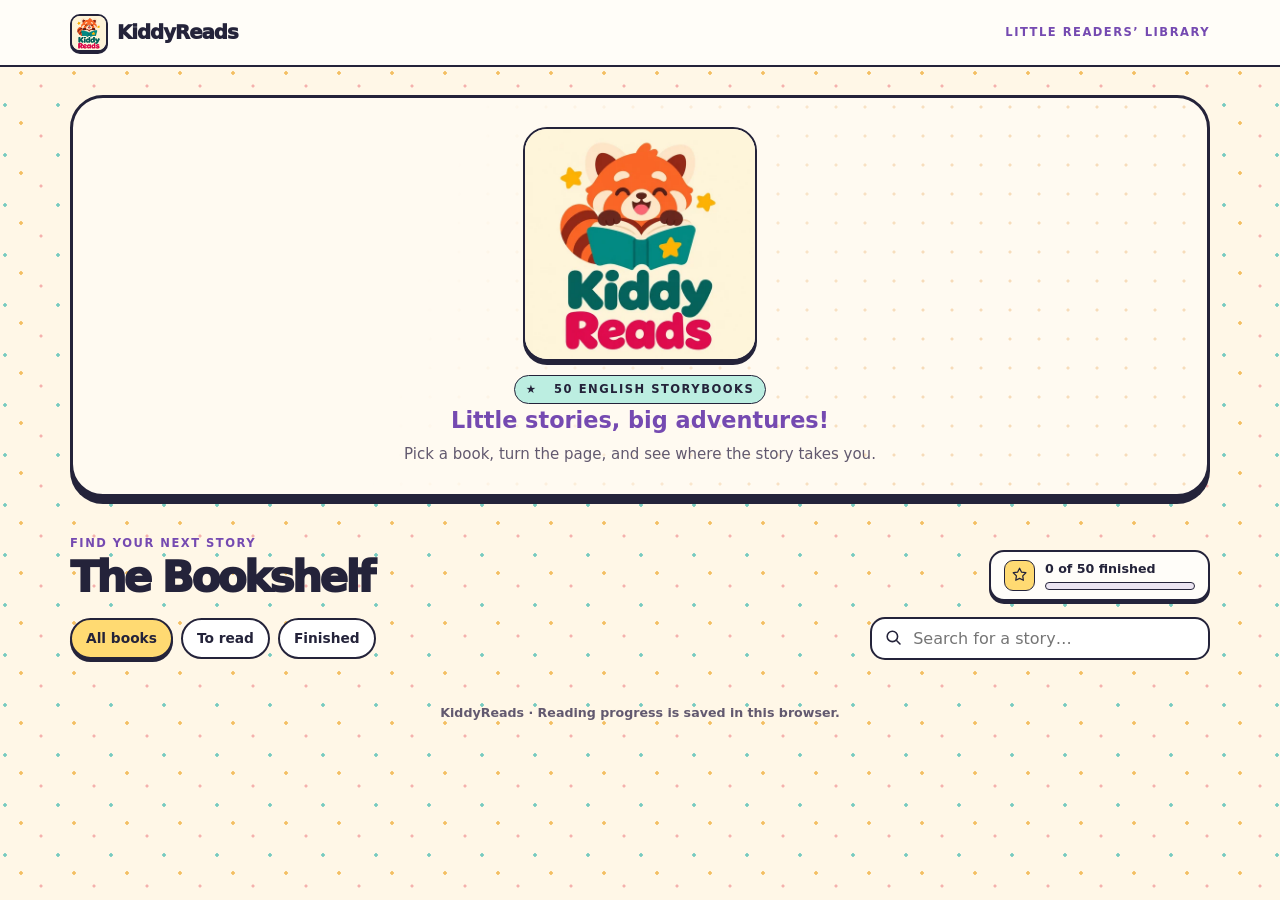
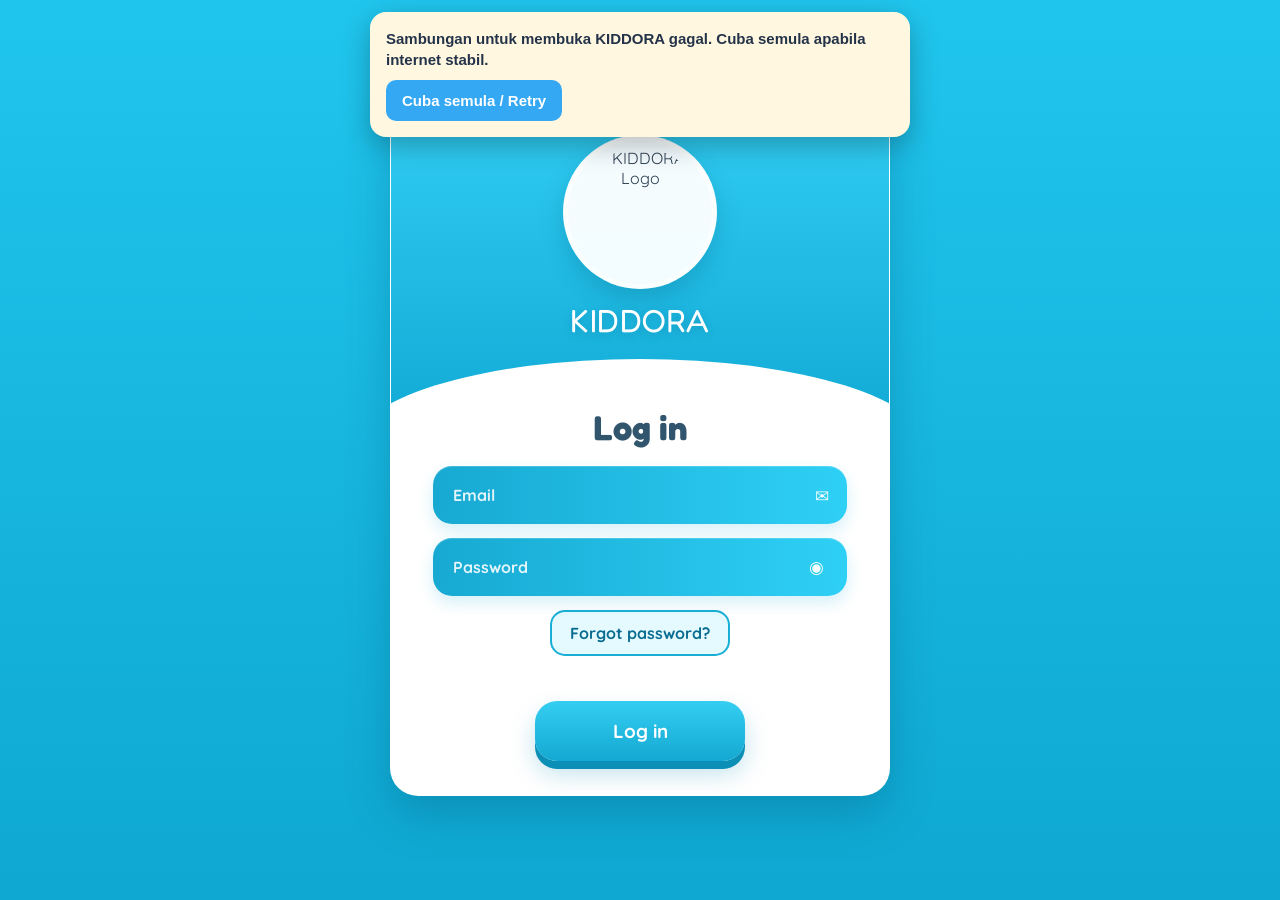
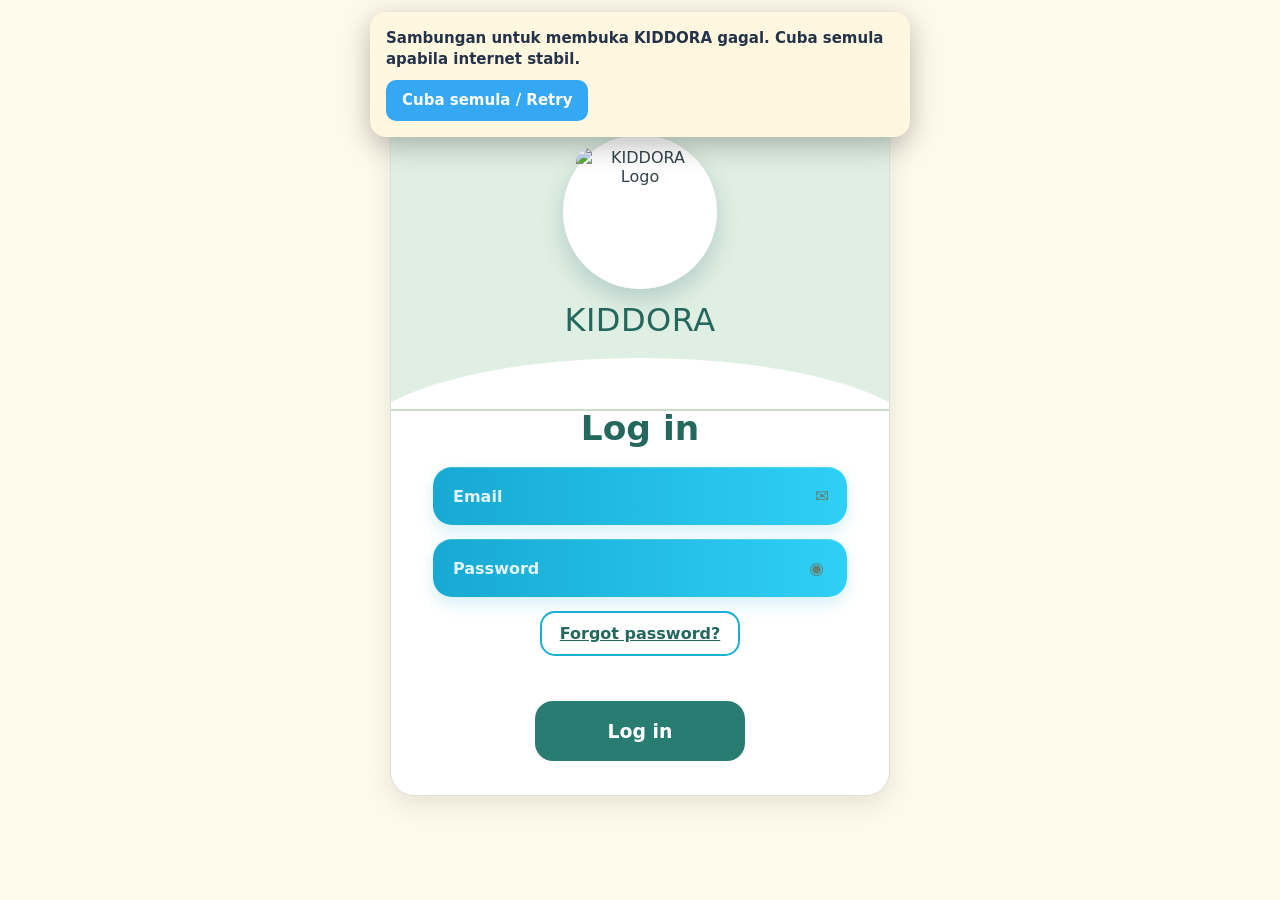
